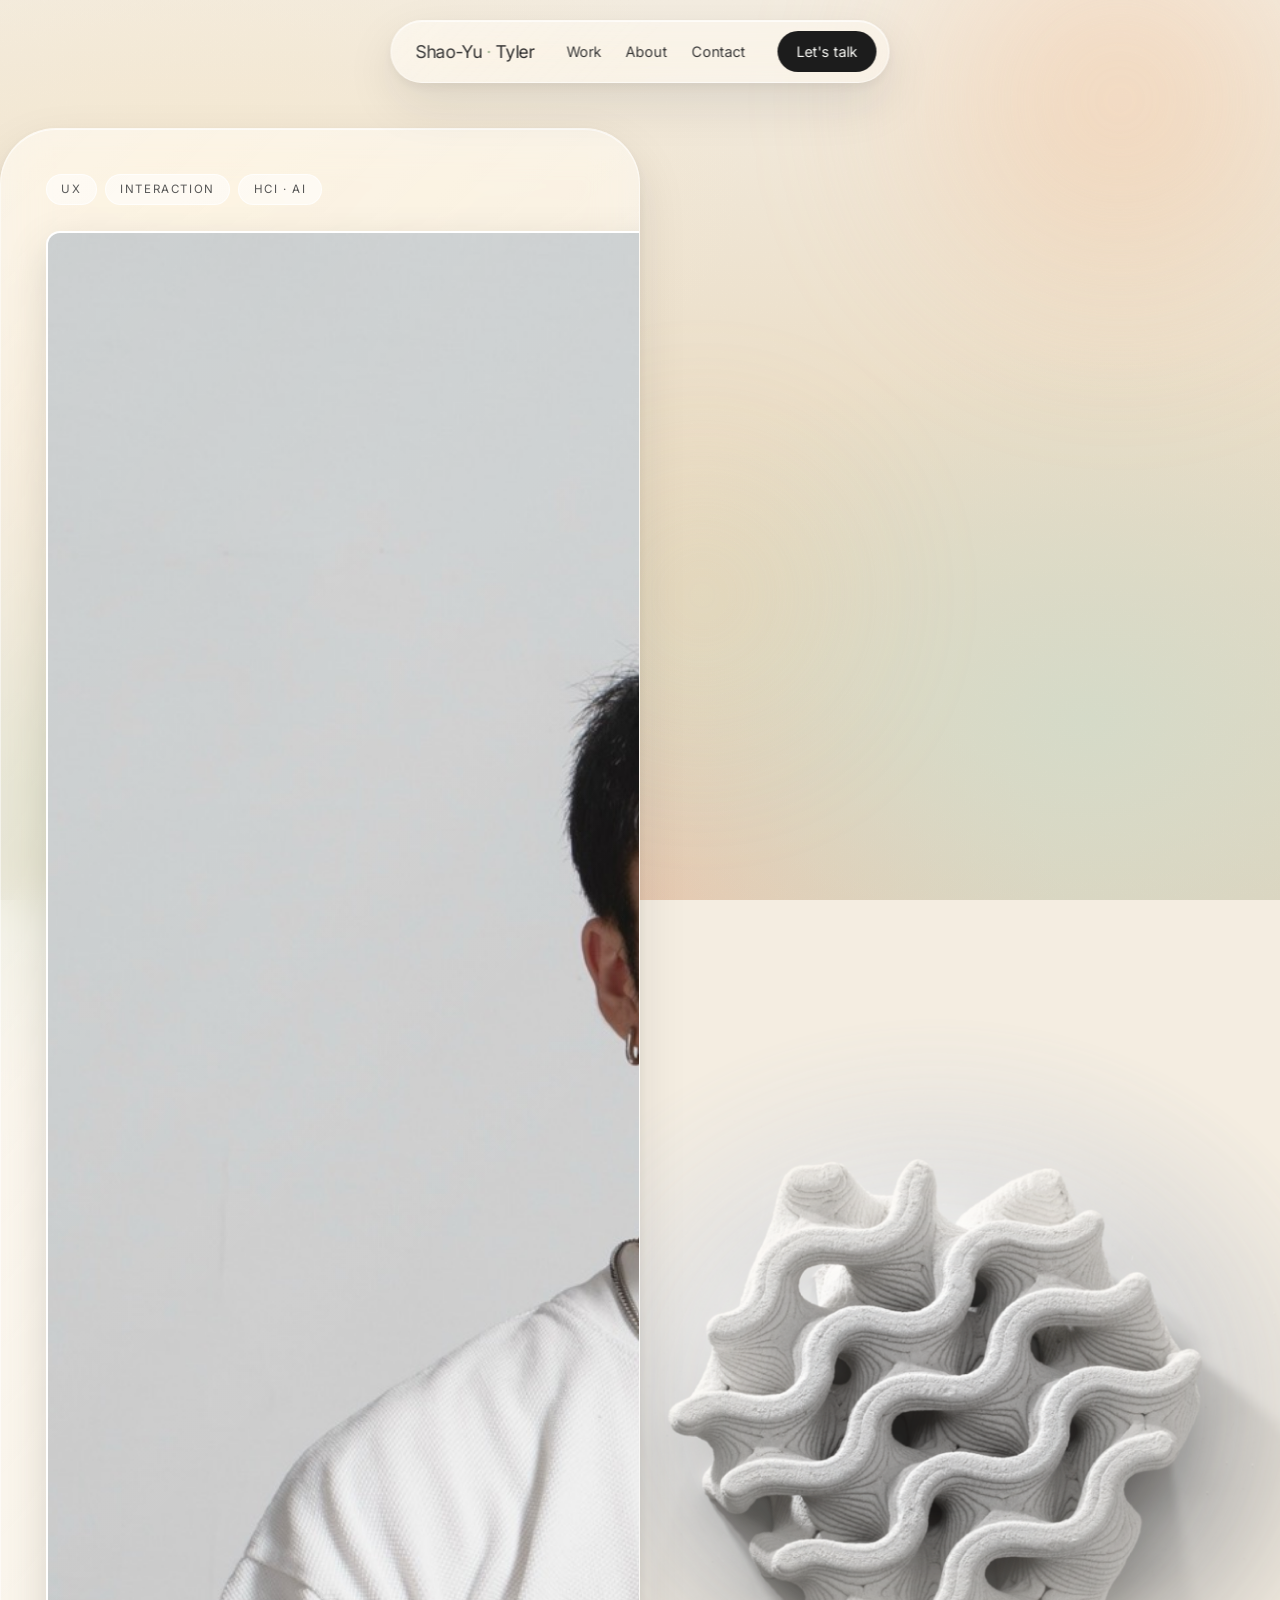
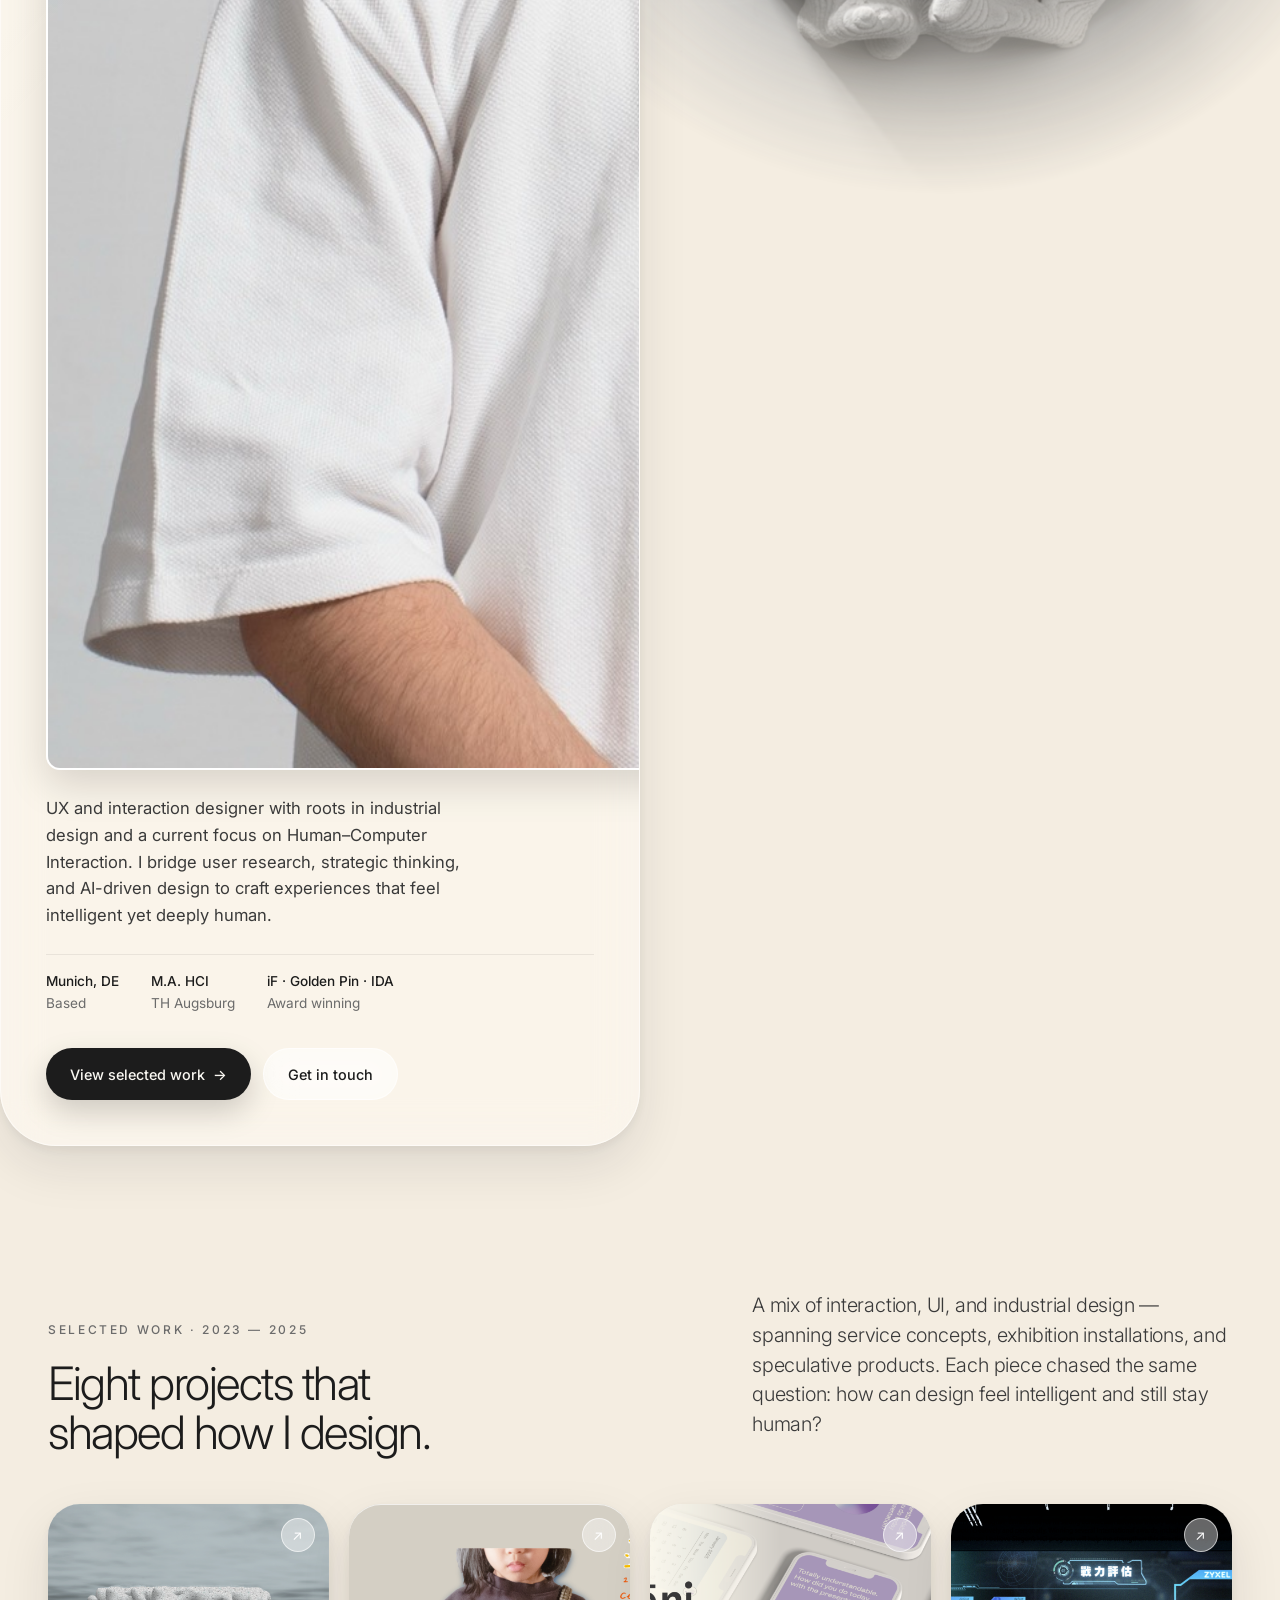
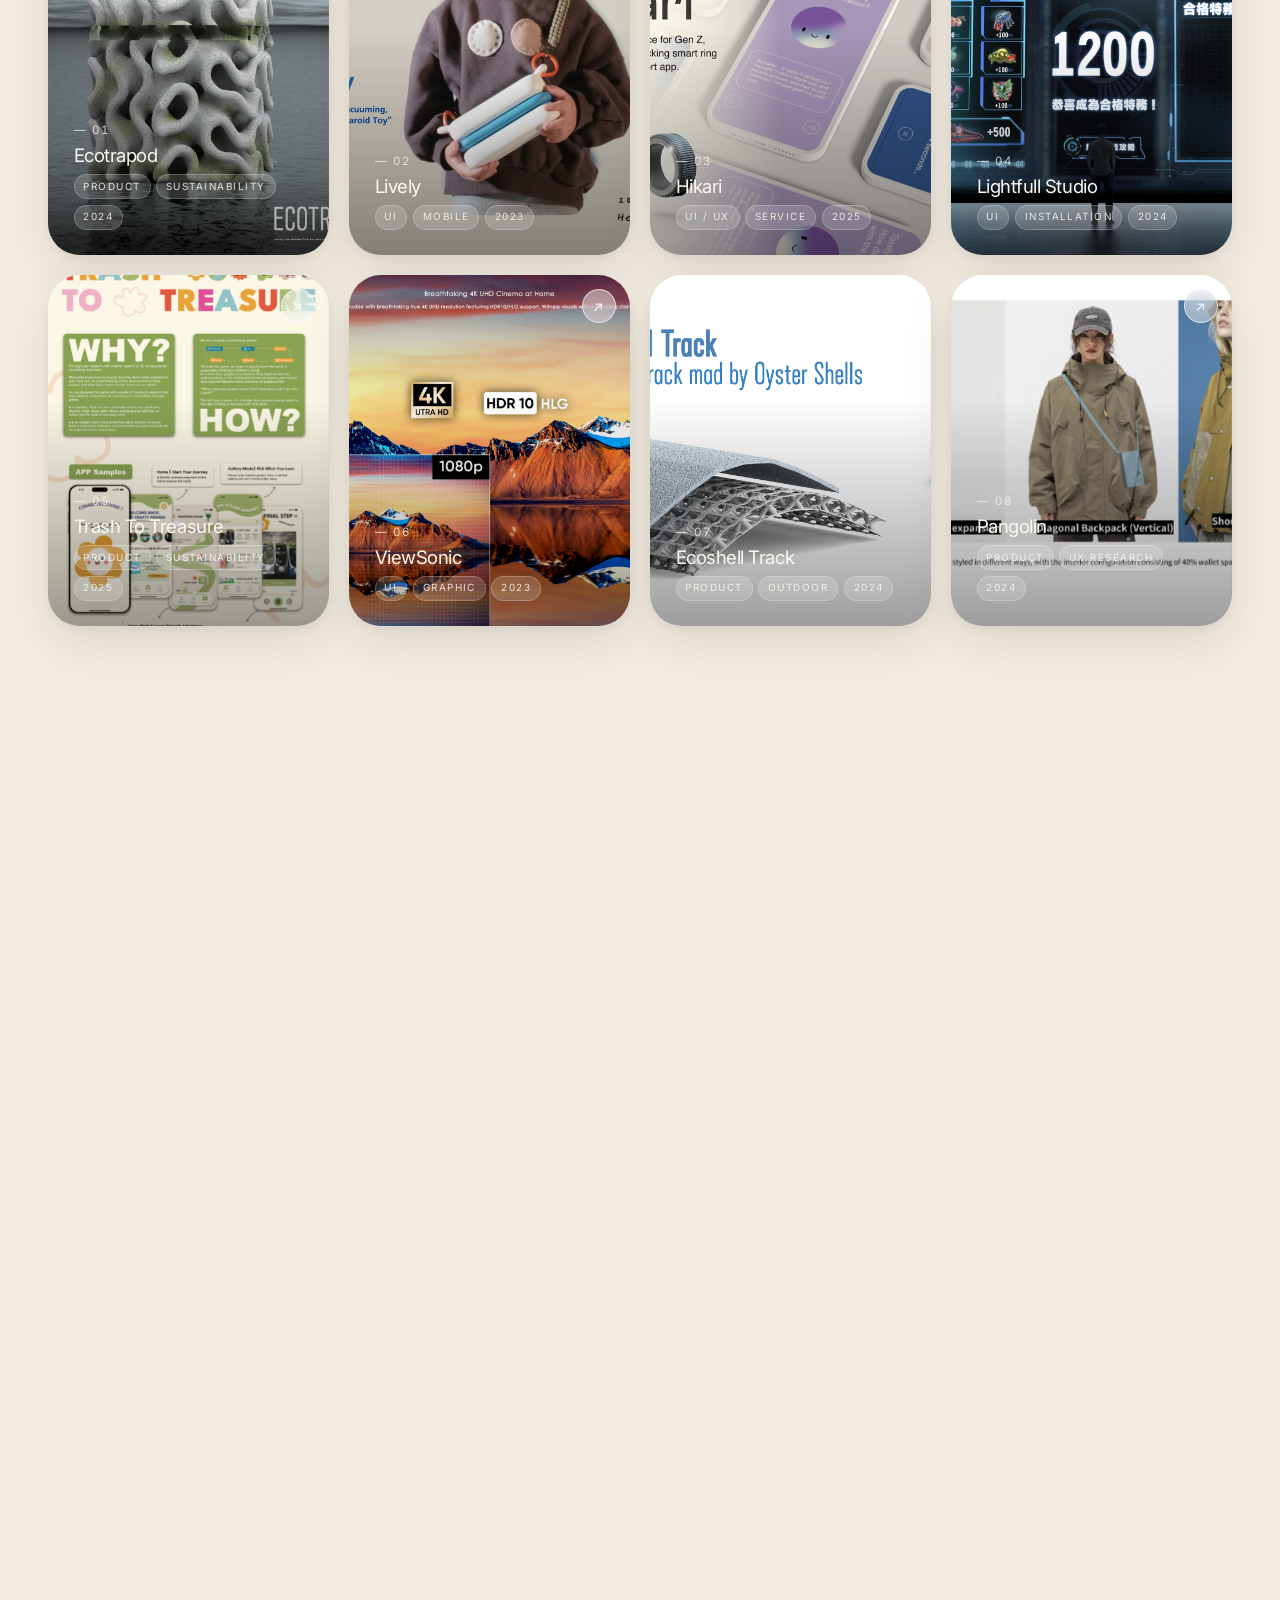
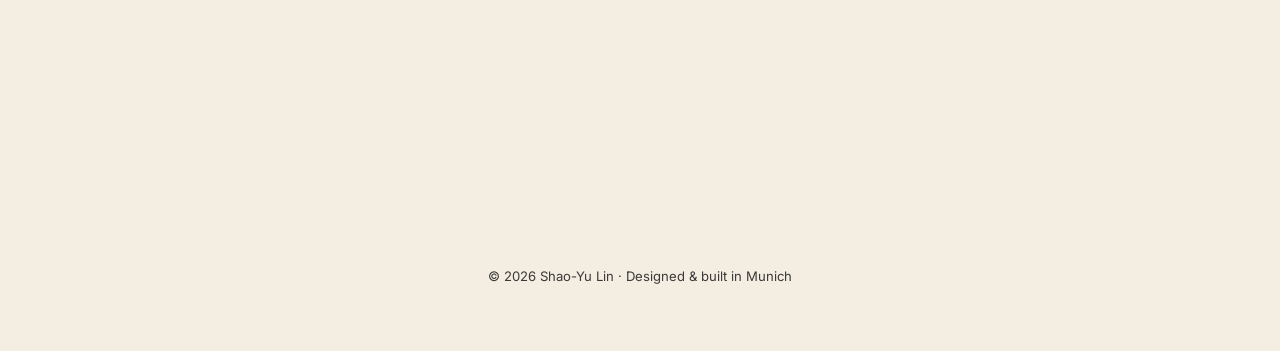
==== index.html @ 011560af "Initial portfolio site" ====
<!DOCTYPE html>
<html lang="en">
<head>
  <meta charset="UTF-8" />
  <meta name="viewport" content="width=device-width, initial-scale=1.0" />
  <title>Shao-Yu Lin — UX & Interaction Designer</title>
  <meta name="description" content="Portfolio of Shao-Yu Lin (Tyler) — UX and interaction designer based in Munich, bridging industrial design, HCI, and AI-driven experiences." />

  <link rel="preconnect" href="https://fonts.googleapis.com" />
  <link rel="preconnect" href="https://fonts.gstatic.com" crossorigin />
  <link href="https://fonts.googleapis.com/css2?family=Inter:wght@200;300;400;500;600;700&display=swap" rel="stylesheet" />

  <link rel="stylesheet" href="assets/css/styles.css" />
</head>
<body>
  <!-- Ambient background layers -->
  <div class="ambient"></div>
  <div class="blob blob--peach"></div>
  <div class="blob blob--sage"></div>
  <div class="blob blob--gold"></div>
  <div class="ambient-noise"></div>
  <div class="cursor-orb" aria-hidden="true"></div>

  <!-- Nav -->
  <nav class="nav glass glass--pill">
    <a href="#top" class="nav__brand">Shao-Yu <span>·</span> Tyler</a>
    <div class="nav__links">
      <a href="#work">Work</a>
      <a href="#about">About</a>
      <a href="#contact">Contact</a>
    </div>
    <a href="#contact" class="nav__cta" data-magnetic="0.2">Let's talk</a>
  </nav>

  <main id="top">
    <!-- Hero -->
    <section class="hero wrap">
      <div class="hero__canvas" aria-hidden="true">
        <img src="assets/images/bg-hero.png" alt="" />
      </div>

      <div class="hero__inner">
        <div class="hero__card glass glass--xl reveal">
          <div class="hero__tags">
            <span class="hero__tag">UX</span>
            <span class="hero__tag">Interaction</span>
            <span class="hero__tag">HCI · AI</span>
          </div>

          <div class="hero__row">
            <div class="hero__avatar">
              <img src="assets/images/profile.jpg" alt="Portrait of Shao-Yu Lin" />
            </div>
            <div>
              <h1 class="hero__title">Shao-Yu <em>Lin</em></h1>
              <p class="hero__desc" style="margin-top: 0.4rem;">Tyler — designing intelligent, human experiences.</p>
            </div>
          </div>

          <p class="hero__desc">
            UX and interaction designer with roots in industrial design and a current focus on Human–Computer Interaction. I bridge user research, strategic thinking, and AI-driven design to craft experiences that feel intelligent yet deeply human.
          </p>

          <div class="hero__meta">
            <div><strong>Munich, DE</strong><br />Based</div>
            <div><strong>M.A. HCI</strong><br />TH Augsburg</div>
            <div><strong>iF · Golden Pin · IDA</strong><br />Award winning</div>
          </div>

          <div class="hero__actions">
            <a href="#work" class="btn btn--primary" data-magnetic="0.2">
              View selected work <span class="btn__arrow">→</span>
            </a>
            <a href="#contact" class="btn btn--ghost" data-magnetic="0.2">
              Get in touch
            </a>
          </div>
        </div>
      </div>

    </section>

    <!-- Work -->
    <section class="section" id="work">
      <div class="wrap">
        <header class="section__head reveal">
          <div>
            <p class="eyebrow">Selected Work · 2023 — 2025</p>
            <h2>Eight projects that<br />shaped how I design.</h2>
          </div>
          <p class="lede">
            A mix of interaction, UI, and industrial design — spanning service concepts, exhibition installations, and speculative products. Each piece chased the same question: how can design feel intelligent and still stay human?
          </p>
        </header>

        <div class="projects">
          <a class="project-card reveal" href="projects/ecotrapod.html" data-delay="1">
            <img src="assets/images/projects/ecotrapod/cover.png" alt="Ecotrapod — coastal regeneration module" loading="lazy" />
            <div class="project-card__shade"></div>
            <div class="project-card__pill">↗</div>
            <div class="project-card__body">
              <div class="project-card__num">— 01</div>
              <h3 class="project-card__title">Ecotrapod</h3>
              <div class="project-card__meta">
                <span>Product</span><span>Sustainability</span><span>2024</span>
              </div>
            </div>
          </a>

          <a class="project-card reveal" href="projects/lively.html" data-delay="2">
            <img src="assets/images/projects/lively/cover.png" alt="Lively — wellness companion" loading="lazy" />
            <div class="project-card__shade"></div>
            <div class="project-card__pill">↗</div>
            <div class="project-card__body">
              <div class="project-card__num">— 02</div>
              <h3 class="project-card__title">Lively</h3>
              <div class="project-card__meta">
                <span>UI</span><span>Mobile</span><span>2023</span>
              </div>
            </div>
          </a>

          <a class="project-card reveal" href="projects/hikari.html" data-delay="3">
            <img src="assets/images/projects/hikari/cover.png" alt="Hikari — stress-relief service for Gen Z" loading="lazy" />
            <div class="project-card__shade"></div>
            <div class="project-card__pill">↗</div>
            <div class="project-card__body">
              <div class="project-card__num">— 03</div>
              <h3 class="project-card__title">Hikari</h3>
              <div class="project-card__meta">
                <span>UI / UX</span><span>Service</span><span>2025</span>
              </div>
            </div>
          </a>

          <a class="project-card reveal" href="projects/lightfull.html" data-delay="1">
            <img src="assets/images/projects/lightfull/cover.png" alt="Lightfull — interactive cybersecurity wall" loading="lazy" />
            <div class="project-card__shade"></div>
            <div class="project-card__pill">↗</div>
            <div class="project-card__body">
              <div class="project-card__num">— 04</div>
              <h3 class="project-card__title">Lightfull Studio</h3>
              <div class="project-card__meta">
                <span>UI</span><span>Installation</span><span>2024</span>
              </div>
            </div>
          </a>

          <a class="project-card reveal" href="projects/trash-to-treasure.html" data-delay="2">
            <img src="assets/images/projects/trash-to-treasure/cover.png" alt="Trash To Treasure — upcycled material project" loading="lazy" />
            <div class="project-card__shade"></div>
            <div class="project-card__pill">↗</div>
            <div class="project-card__body">
              <div class="project-card__num">— 05</div>
              <h3 class="project-card__title">Trash To Treasure</h3>
              <div class="project-card__meta">
                <span>Product</span><span>Sustainability</span><span>2025</span>
              </div>
            </div>
          </a>

          <a class="project-card reveal" href="projects/viewsonic.html" data-delay="3">
            <img src="assets/images/projects/viewsonic/cover.png" alt="ViewSonic — global marketing visuals" loading="lazy" />
            <div class="project-card__shade"></div>
            <div class="project-card__pill">↗</div>
            <div class="project-card__body">
              <div class="project-card__num">— 06</div>
              <h3 class="project-card__title">ViewSonic</h3>
              <div class="project-card__meta">
                <span>UI</span><span>Graphic</span><span>2023</span>
              </div>
            </div>
          </a>

          <a class="project-card reveal" href="projects/ecoshell-track.html" data-delay="1">
            <img src="assets/images/projects/ecoshell-track/cover.png" alt="Ecoshell Track — biodegradable outdoor tracker" loading="lazy" />
            <div class="project-card__shade"></div>
            <div class="project-card__pill">↗</div>
            <div class="project-card__body">
              <div class="project-card__num">— 07</div>
              <h3 class="project-card__title">Ecoshell Track</h3>
              <div class="project-card__meta">
                <span>Product</span><span>Outdoor</span><span>2024</span>
              </div>
            </div>
          </a>

          <a class="project-card reveal" href="projects/pangolin.html" data-delay="2">
            <img src="assets/images/projects/pangolin/cover.png" alt="Pangolin — outdoor backpack UX research" loading="lazy" />
            <div class="project-card__shade"></div>
            <div class="project-card__pill">↗</div>
            <div class="project-card__body">
              <div class="project-card__num">— 08</div>
              <h3 class="project-card__title">Pangolin</h3>
              <div class="project-card__meta">
                <span>Product</span><span>UX Research</span><span>2024</span>
              </div>
            </div>
          </a>
        </div>
      </div>
    </section>

    <!-- About + Awards -->
    <section class="section" id="about">
      <div class="wrap">
        <div class="about">
          <div class="about__text glass reveal">
            <p class="eyebrow">About</p>
            <h2>Design that feels intelligent yet deeply human.</h2>
            <p>
              I'm Tyler — a Taiwanese designer based in Munich, now studying Interactive Media Systems with an HCI focus at TH Augsburg. My path began in industrial design at Taiwan Tech, turned toward UX during a design exchange in Munich, and keeps leaning into the space where AI, interaction, and craft quietly meet.
            </p>
            <p>
              Across Taiwan, Germany, and cross-cultural teams, I've worked the full arc of the design process — from user interviews and empathy mapping, through rapid prototyping, to production-ready UI and motion. I care about strategy as much as pixels: why something is made, and how it can feel effortless once it reaches someone.
            </p>
            <p>
              Outside of projects, I like quiet trails, slow coffee, and the kind of objects that become friends over time.
            </p>
          </div>

          <aside class="about__side">
            <div class="awards glass reveal" data-delay="1">
              <h3>Awards</h3>
              <ul>
                <li>iF Student Design Award <span>2023 · 2024</span></li>
                <li>Golden Pin — Best of the Year <span>2024</span></li>
                <li>IDA Design Award — Gold <span>2024</span></li>
                <li>Architecture Master Prize — Best of the Year <span>2024</span></li>
              </ul>
            </div>

            <div class="awards glass reveal" data-delay="2">
              <h3>Education</h3>
              <ul>
                <li>M.A. Interactive Media Systems — HCI <span>TH Augsburg · 2026 →</span></li>
                <li>Design Exchange — AI-driven design <span>HM München · 24–25</span></li>
                <li>B.A. Industrial Design <span>NTUST · 20–25</span></li>
              </ul>
            </div>
          </aside>
        </div>

        <!-- Experience -->
        <header class="section__head reveal" style="margin-top: 5rem;">
          <div>
            <p class="eyebrow">Experience</p>
            <h2>Recent work experience</h2>
          </div>
          <p class="lede">
            Three roles across Taiwan — from global marketing visuals at ViewSonic, to UX research at Pangolin, to UI for exhibition-scale installations with Lightfull Studio.
          </p>
        </header>

        <div class="exp">
          <div class="exp-row glass glass--sm reveal">
            <div class="exp-row__time">Jul 2023 — Jan 2026</div>
            <div class="exp-row__role">
              UI Designer
              <small>Lightfull Studio — gaming UI, interactive wall for a cybersecurity exhibition</small>
            </div>
            <div class="exp-row__place">Taipei · Remote</div>
          </div>
          <div class="exp-row glass glass--sm reveal" data-delay="1">
            <div class="exp-row__time">Mar 2024 — Aug 2024</div>
            <div class="exp-row__role">
              Product Design Intern (UX)
              <small>Pangolin — early-stage research and prototyping for outdoor backpack line</small>
            </div>
            <div class="exp-row__place">Taipei</div>
          </div>
          <div class="exp-row glass glass--sm reveal" data-delay="2">
            <div class="exp-row__time">Jul 2023 — Dec 2023</div>
            <div class="exp-row__role">
              Graphic Design Intern
              <small>ViewSonic — digital marketing assets and regionally-adapted UI</small>
            </div>
            <div class="exp-row__place">New Taipei</div>
          </div>
        </div>

        <!-- Skills -->
        <header class="section__head reveal" style="margin-top: 5rem;">
          <div>
            <p class="eyebrow">Toolkit</p>
            <h2>Fluent in research, pixels, and the bits in between.</h2>
          </div>
        </header>

        <div class="skills">
          <div class="skill-card glass reveal">
            <h3>Design</h3>
            <ul>
              <li>Figma</li><li>Framer</li><li>Adobe CC</li><li>Rhino</li><li>KeyShot</li><li>CAD</li><li>3D Printing</li>
            </ul>
          </div>
          <div class="skill-card glass reveal" data-delay="1">
            <h3>UX Methods</h3>
            <ul>
              <li>User Research</li><li>Usability Testing</li><li>Empathy Mapping</li><li>Personas</li><li>Journey Mapping</li><li>IA</li><li>Prototyping</li>
            </ul>
          </div>
          <div class="skill-card glass reveal" data-delay="2">
            <h3>Development</h3>
            <ul>
              <li>HTML</li><li>CSS</li><li>JavaScript</li><li>AI-assisted Dev</li>
            </ul>
          </div>
          <div class="skill-card glass reveal" data-delay="3">
            <h3>Languages</h3>
            <ul>
              <li>Mandarin — native</li><li>English — C1</li>
            </ul>
          </div>
        </div>
      </div>
    </section>

    <!-- Contact -->
    <section class="section" id="contact">
      <div class="wrap">
        <div class="contact glass glass--xl reveal">
          <p class="eyebrow">Let's make something</p>
          <h2>A calm conversation,<br />over coffee or over pixels.</h2>
          <p class="lede" style="max-width: 48ch; margin: 0 auto 1.5rem;">
            Currently in Munich — open to full-time roles, freelance briefs, and interesting collaborations in UX, HCI, and AI-driven design.
          </p>
          <a href="mailto:shaoyu.tyler@gmail.com" class="contact__email" data-magnetic="0.15" data-copy-email="shaoyu.tyler@gmail.com">
            shaoyu.tyler@gmail.com <span aria-hidden="true">→</span>
          </a>
          <div class="contact__links">
            <a href="https://www.linkedin.com/in/shao-yu-lin-tyler25" target="_blank" rel="noopener">LinkedIn</a>
            <a href="tel:+4915129854581">+49 151 29854581</a>
          </div>
        </div>
      </div>
    </section>

    <footer class="footer">
      <p>© 2026 Shao-Yu Lin · Designed &amp; built in Munich</p>
    </footer>
  </main>

  <script src="assets/js/main.js"></script>
</body>
</html>
---- assets/css/styles.css ----
/* ============================================================
   Shao-Yu Lin — Portfolio
   Glassmorphism • Calm, Balanced, Premium
   ============================================================ */

:root {
  /* Surface palette */
  --cream: #f4ede1;
  --dune:  #ecdfc9;
  --sage:  #c8d2be;
  --mist:  #e5e0d4;
  --peach: #e7b89a;
  --fog:   #d4cfc4;

  /* Ink */
  --ink:        #1c1c1c;
  --ink-soft:   #3a3a3a;
  --ink-muted:  #6b6b6b;
  --ink-quiet:  #9a968e;

  /* Accents */
  --accent:       #8fa57f;
  --accent-soft:  #b7c6a4;
  --gold:         #c9a97a;

  /* Glass */
  --glass-bg:       rgba(255, 255, 255, 0.42);
  --glass-bg-deep:  rgba(255, 255, 255, 0.58);
  --glass-bg-quiet: rgba(255, 255, 255, 0.28);
  --glass-border:   1px solid rgba(255, 255, 255, 0.55);
  --glass-blur:     blur(22px) saturate(150%);
  --glass-blur-lg:  blur(34px) saturate(160%);
  --glass-shadow:
    0 20px 50px rgba(30, 30, 40, 0.10),
    0 4px 12px rgba(30, 30, 40, 0.06),
    inset 0 1px 0 rgba(255, 255, 255, 0.7);
  --glass-shadow-hover:
    0 28px 70px rgba(30, 30, 40, 0.14),
    0 6px 18px rgba(30, 30, 40, 0.08),
    inset 0 1px 0 rgba(255, 255, 255, 0.8);

  /* Radii */
  --r-sm: 24px;
  --r-md: 32px;
  --r-lg: 44px;
  --r-xl: 56px;

  /* Motion */
  --ease-out: cubic-bezier(0.22, 1, 0.36, 1);
  --ease-soft: cubic-bezier(0.4, 0, 0.2, 1);

  /* Layout */
  --maxw: 1320px;
}

/* ===== Reset ============================================== */
*,
*::before,
*::after { box-sizing: border-box; }

html, body {
  margin: 0;
  padding: 0;
  height: 100%;
}

body {
  font-family: 'Inter', system-ui, -apple-system, 'Helvetica Neue', sans-serif;
  font-weight: 400;
  font-size: 16px;
  line-height: 1.6;
  color: var(--ink);
  background: var(--cream);
  overflow-x: hidden;
  min-height: 100vh;
  -webkit-font-smoothing: antialiased;
  -moz-osx-font-smoothing: grayscale;
}

h1, h2, h3, h4 {
  font-family: 'Inter', system-ui, sans-serif;
  font-weight: 300;
  letter-spacing: -0.032em;
  line-height: 1.05;
  margin: 0;
  color: var(--ink);
}

h1 { font-size: clamp(2.4rem, 5.4vw, 4.8rem); font-weight: 250; }
h2 { font-size: clamp(1.8rem, 3.6vw, 3.2rem); }
h3 { font-size: clamp(1.3rem, 2.2vw, 1.8rem); letter-spacing: -0.024em; }

p { margin: 0 0 1rem; color: var(--ink-soft); }

a {
  color: inherit;
  text-decoration: none;
  transition: color 0.3s var(--ease-out);
}

img { display: block; max-width: 100%; height: auto; }

button { font: inherit; border: none; background: none; cursor: pointer; color: inherit; }

::selection { background: rgba(143, 165, 127, 0.35); color: var(--ink); }

/* ===== Ambient background ================================= */
.ambient {
  position: fixed;
  inset: 0;
  z-index: -2;
  pointer-events: none;
  background:
    radial-gradient(ellipse 80% 60% at 15% 20%, #f5e9d3 0%, transparent 55%),
    radial-gradient(ellipse 70% 70% at 85% 80%, #d6dbc9 0%, transparent 60%),
    radial-gradient(ellipse 60% 50% at 50% 100%, #e9c9b0 0%, transparent 55%),
    linear-gradient(180deg, #f4ede1 0%, #ecdfc9 45%, #dfd4be 100%);
}

.ambient-noise {
  position: fixed;
  inset: 0;
  z-index: -1;
  pointer-events: none;
  opacity: 0.22;
  mix-blend-mode: overlay;
  background-image: url("data:image/svg+xml,%3Csvg xmlns='http://www.w3.org/2000/svg' width='200' height='200'%3E%3Cfilter id='n'%3E%3CfeTurbulence type='fractalNoise' baseFrequency='0.9' numOctaves='2' seed='5'/%3E%3CfeColorMatrix values='0 0 0 0 0.1  0 0 0 0 0.1  0 0 0 0 0.1  0 0 0 0.5 0'/%3E%3C/filter%3E%3Crect width='100%25' height='100%25' filter='url(%23n)'/%3E%3C/svg%3E");
}

.blob {
  position: fixed;
  border-radius: 50%;
  filter: blur(70px);
  opacity: 0.55;
  pointer-events: none;
  z-index: -1;
  will-change: transform;
  animation: drift 22s infinite var(--ease-soft);
}
.blob--peach { width: 560px; height: 560px; background: radial-gradient(circle, #f4c6a0, transparent 70%); top: -180px; right: -120px; animation-delay: 0s; }
.blob--sage  { width: 520px; height: 520px; background: radial-gradient(circle, #a9bda0, transparent 70%); bottom: -160px; left: -140px; animation-delay: -6s; animation-duration: 28s; }
.blob--gold  { width: 380px; height: 380px; background: radial-gradient(circle, #e5cfa3, transparent 70%); top: 45%; left: 40%; opacity: 0.35; animation-delay: -12s; animation-duration: 34s; }

@keyframes drift {
  0%, 100% { transform: translate(0, 0) scale(1); }
  25%      { transform: translate(40px, -30px) scale(1.05); }
  50%      { transform: translate(-20px, 50px) scale(0.95); }
  75%      { transform: translate(30px, 20px) scale(1.02); }
}

/* Cursor orb (mouse follower) */
.cursor-orb {
  position: fixed;
  left: 0; top: 0;
  width: 420px; height: 420px;
  margin-left: -210px; margin-top: -210px;
  border-radius: 50%;
  background: radial-gradient(circle, rgba(255, 220, 185, 0.55), transparent 60%);
  pointer-events: none;
  z-index: 0;
  mix-blend-mode: soft-light;
  filter: blur(40px);
  opacity: 0;
  transition: opacity 0.8s var(--ease-out);
  will-change: transform;
}
.cursor-orb.is-active { opacity: 1; }

/* ===== Layout helpers ===================================== */
.wrap {
  max-width: var(--maxw);
  margin: 0 auto;
  padding: 0 clamp(1.25rem, 4vw, 3rem);
  position: relative;
}

.section {
  padding: clamp(4rem, 9vh, 8rem) 0;
  position: relative;
}

.eyebrow {
  font-family: 'Inter', sans-serif;
  font-size: 0.75rem;
  letter-spacing: 0.22em;
  text-transform: uppercase;
  color: var(--ink-muted);
  font-weight: 500;
  margin-bottom: 1.25rem;
}

.lede {
  font-family: 'Inter', system-ui, sans-serif;
  font-size: clamp(1.1rem, 1.55vw, 1.4rem);
  font-weight: 300;
  line-height: 1.5;
  color: var(--ink-soft);
  letter-spacing: -0.01em;
}

/* ===== Glass primitive ==================================== */
.glass {
  background: var(--glass-bg);
  border: var(--glass-border);
  border-radius: var(--r-lg);
  backdrop-filter: var(--glass-blur);
  -webkit-backdrop-filter: var(--glass-blur);
  box-shadow: var(--glass-shadow);
  position: relative;
  overflow: hidden;
}

.glass::before {
  content: '';
  position: absolute;
  inset: 0;
  border-radius: inherit;
  background: linear-gradient(135deg, rgba(255, 255, 255, 0.25), transparent 50%);
  pointer-events: none;
  opacity: 0.7;
}

.glass--quiet { background: var(--glass-bg-quiet); }
.glass--deep  { background: var(--glass-bg-deep); }
.glass--pill  { border-radius: 999px; }
.glass--sm    { border-radius: var(--r-sm); }
.glass--xl    { border-radius: var(--r-xl); }

/* ===== Nav ================================================ */
.nav {
  position: fixed;
  top: 1.25rem;
  left: 50%;
  transform: translateX(-50%);
  z-index: 100;
  padding: 0.65rem 0.75rem 0.65rem 1.5rem;
  display: flex;
  align-items: center;
  gap: 2rem;
  font-size: 0.9rem;
  transition: transform 0.5s var(--ease-out), opacity 0.4s ease;
}
.nav.is-hidden { transform: translate(-50%, -130%); opacity: 0; }

.nav__brand {
  font-family: 'Inter', system-ui, sans-serif;
  font-size: 1.1rem;
  letter-spacing: -0.02em;
  white-space: nowrap;
}
.nav__brand span { color: var(--accent); }

.nav__links {
  display: flex;
  gap: 1.5rem;
  align-items: center;
}
.nav__links a {
  color: var(--ink-soft);
  position: relative;
  padding: 0.35rem 0;
}
.nav__links a:hover { color: var(--ink); }

.nav__cta {
  padding: 0.55rem 1.2rem;
  border-radius: 999px;
  background: var(--ink);
  color: #fafaf6;
  transition: transform 0.3s var(--ease-out), background 0.3s;
}
.nav__cta:hover { background: var(--accent); transform: translateY(-1px); }

@media (max-width: 720px) {
  .nav { gap: 1rem; padding: 0.5rem 0.6rem 0.5rem 1rem; }
  .nav__links { display: none; }
}

/* ===== Hero (landing) ===================================== */
.hero {
  position: relative;
  min-height: 100vh;
  padding: 8rem 0 4rem;
  display: flex;
  align-items: center;
  overflow: hidden;
}

.hero__canvas {
  position: absolute;
  top: 50%;
  right: -14%;
  width: 82vw;
  max-width: 1050px;
  transform: translateY(-50%);
  z-index: 0;
  pointer-events: none;
}
.hero__canvas img {
  width: 100%;
  mix-blend-mode: multiply;
  opacity: 0.92;
  -webkit-mask-image:
    radial-gradient(ellipse 52% 58% at 50% 50%, #000 22%, rgba(0,0,0,0.7) 48%, rgba(0,0,0,0.25) 68%, transparent 82%);
  mask-image:
    radial-gradient(ellipse 52% 58% at 50% 50%, #000 22%, rgba(0,0,0,0.7) 48%, rgba(0,0,0,0.25) 68%, transparent 82%);
}

.hero__inner {
  position: relative;
  z-index: 2;
  display: grid;
  grid-template-columns: minmax(0, 1fr);
  gap: 2rem;
  max-width: 640px;
}

.hero__card {
  padding: clamp(1.5rem, 3.5vw, 2.8rem);
  display: flex;
  flex-direction: column;
  gap: 1.6rem;
}

.hero__row {
  display: flex;
  align-items: stretch;
  gap: 1.5rem;
}

.hero__avatar {
  align-self: stretch;
  aspect-ratio: 3 / 4;
  border-radius: 14px;
  overflow: hidden;
  border: 2px solid rgba(255, 255, 255, 0.7);
  box-shadow: 0 14px 40px rgba(0, 0, 0, 0.15);
  flex-shrink: 0;
  background: #fff;
}
.hero__avatar img { width: 100%; height: 100%; object-fit: cover; object-position: center top; display: block; }

@media (max-width: 640px) {
  .hero__avatar { aspect-ratio: 1 / 1; width: 72px; align-self: center; }
}

.hero__tags {
  display: flex;
  flex-wrap: wrap;
  gap: 0.5rem;
}
.hero__tag {
  padding: 0.35rem 0.9rem;
  border-radius: 999px;
  background: rgba(255, 255, 255, 0.55);
  border: 1px solid rgba(255, 255, 255, 0.7);
  font-size: 0.72rem;
  letter-spacing: 0.14em;
  text-transform: uppercase;
  color: var(--ink-soft);
}

.hero__title {
  font-size: clamp(2.8rem, 6vw, 5.2rem);
  line-height: 0.98;
  letter-spacing: -0.03em;
  font-weight: 700;
}
.hero__title em {
  font-style: italic;
  color: var(--accent);
  font-weight: 700;
}

.hero__desc {
  font-size: clamp(1rem, 1.3vw, 1.1rem);
  color: var(--ink-soft);
  max-width: 42ch;
  margin: 0;
}

.hero__meta {
  display: flex;
  flex-wrap: wrap;
  gap: 1rem 2rem;
  padding-top: 1rem;
  border-top: 1px solid rgba(30, 30, 30, 0.08);
  font-size: 0.85rem;
  color: var(--ink-muted);
}
.hero__meta strong { color: var(--ink); font-weight: 500; }

.hero__actions {
  display: flex;
  gap: 0.75rem;
  flex-wrap: wrap;
  margin-top: 0.5rem;
}

.btn {
  display: inline-flex;
  align-items: center;
  gap: 0.5rem;
  padding: 0.85rem 1.5rem;
  border-radius: 999px;
  font-size: 0.9rem;
  font-weight: 500;
  transition: transform 0.3s var(--ease-out), box-shadow 0.3s, background 0.3s;
  cursor: pointer;
  will-change: transform;
}
.btn--primary {
  background: var(--ink);
  color: #faf8f2;
  box-shadow: 0 12px 30px rgba(0, 0, 0, 0.18);
}
.btn--primary:hover { background: var(--accent); transform: translateY(-2px); }
.btn--ghost {
  background: rgba(255, 255, 255, 0.45);
  border: 1px solid rgba(255, 255, 255, 0.6);
  backdrop-filter: blur(16px);
  color: var(--ink);
}
.btn--ghost:hover { background: rgba(255, 255, 255, 0.65); transform: translateY(-2px); }

.btn__arrow {
  display: inline-block;
  transition: transform 0.3s var(--ease-out);
}
.btn:hover .btn__arrow { transform: translateX(4px); }

/* Floating mini cards on hero (like Dallo reference) */
.hero__float {
  position: absolute;
  z-index: 3;
  padding: 0.9rem 1.4rem;
  display: flex;
  align-items: center;
  gap: 0.75rem;
  font-size: 0.85rem;
  color: var(--ink-soft);
  animation: float 7s infinite ease-in-out;
}
.hero__float--top    { top: 14%; right: 18%; animation-delay: 0s; }
.hero__float--bottom { bottom: 22%; right: 12%; animation-delay: -3s; }
.hero__float__dot {
  width: 10px; height: 10px;
  border-radius: 50%;
  background: var(--accent);
  box-shadow: 0 0 12px rgba(143, 165, 127, 0.6);
}

@keyframes float {
  0%, 100% { transform: translateY(0); }
  50% { transform: translateY(-14px); }
}

@media (max-width: 900px) {
  .hero__canvas { right: -30%; width: 120vw; opacity: 0.55; }
  .hero__float { display: none; }
}

/* ===== Section headers ==================================== */
.section__head {
  display: flex;
  justify-content: space-between;
  align-items: flex-end;
  margin-bottom: 3rem;
  gap: 2rem;
  flex-wrap: wrap;
}
.section__head h2 {
  max-width: 22ch;
}
.section__head .lede {
  max-width: 40ch;
}

/* ===== Projects grid ====================================== */
.projects {
  display: grid;
  grid-template-columns: repeat(4, 1fr);
  gap: 1.25rem;
}

.project-card {
  position: relative;
  overflow: hidden;
  border-radius: var(--r-md);
  aspect-ratio: 4 / 5;
  cursor: pointer;
  transition: transform 0.6s var(--ease-out), box-shadow 0.5s;
  will-change: transform;
  background: var(--fog);
  box-shadow: var(--glass-shadow);
}

.project-card img {
  position: absolute;
  inset: 0;
  width: 100%; height: 100%;
  object-fit: cover;
  transition: transform 1.2s var(--ease-out), filter 0.6s;
  will-change: transform;
}
.project-card:hover img { transform: scale(1.05); filter: saturate(1.1); }

.project-card__shade {
  position: absolute;
  inset: 0;
  background: linear-gradient(180deg, rgba(0, 0, 0, 0) 35%, rgba(0, 0, 0, 0.45) 100%);
  opacity: 0.85;
  transition: opacity 0.5s;
}
.project-card:hover .project-card__shade { opacity: 1; }

.project-card__body {
  position: absolute;
  left: clamp(1.25rem, 2vw, 2rem);
  right: clamp(1.25rem, 2vw, 2rem);
  bottom: clamp(1.25rem, 2vw, 2rem);
  color: #fbf7ee;
  z-index: 2;
}
.project-card__num {
  font-family: 'Inter', system-ui, sans-serif;
  font-size: 0.72rem;
  opacity: 0.75;
  letter-spacing: 0.16em;
  font-feature-settings: 'tnum';
}
.project-card__title {
  font-family: 'Inter', system-ui, sans-serif;
  font-size: clamp(1.05rem, 1.45vw, 1.35rem);
  font-weight: 400;
  line-height: 1.1;
  margin: 0.35rem 0 0.55rem;
  color: #fbf7ee;
  letter-spacing: -0.025em;
}
.project-card__meta {
  display: flex;
  flex-wrap: wrap;
  gap: 0.35rem;
  font-size: 0.62rem;
  letter-spacing: 0.15em;
  text-transform: uppercase;
  opacity: 0.9;
}
.project-card__meta span {
  padding: 0.22rem 0.55rem;
  border-radius: 999px;
  background: rgba(255, 255, 255, 0.18);
  border: 1px solid rgba(255, 255, 255, 0.25);
  backdrop-filter: blur(10px);
}

.project-card__pill {
  position: absolute;
  top: 0.9rem;
  right: 0.9rem;
  z-index: 2;
  width: 34px; height: 34px;
  border-radius: 50%;
  background: rgba(255, 255, 255, 0.4);
  border: 1px solid rgba(255, 255, 255, 0.6);
  backdrop-filter: blur(14px);
  display: grid;
  place-items: center;
  color: #fff;
  font-size: 0.85rem;
  transition: transform 0.4s var(--ease-out), background 0.4s;
}
.project-card:hover .project-card__pill {
  background: rgba(255, 255, 255, 0.75);
  color: var(--ink);
  transform: rotate(-45deg) scale(1.1);
}

@media (max-width: 1040px) {
  .projects { grid-template-columns: repeat(3, 1fr); }
}
@media (max-width: 760px) {
  .projects { grid-template-columns: repeat(2, 1fr); gap: 1rem; }
  .project-card { aspect-ratio: 4 / 5; }
}
@media (max-width: 480px) {
  .projects { grid-template-columns: 1fr; }
  .project-card { aspect-ratio: 4 / 3; }
}

/* ===== About ============================================== */
.about {
  display: grid;
  grid-template-columns: 1.3fr 1fr;
  gap: 2rem;
}
.about__text {
  padding: clamp(2rem, 4vw, 3rem);
}
.about__text h2 { margin-bottom: 1.5rem; }
.about__text p { font-size: 1.05rem; line-height: 1.7; }

.about__side {
  display: flex;
  flex-direction: column;
  gap: 1.5rem;
}

.awards {
  padding: 1.75rem 2rem;
}
.awards h3 {
  font-size: 0.75rem;
  letter-spacing: 0.22em;
  text-transform: uppercase;
  color: var(--ink-muted);
  font-family: 'Inter', sans-serif;
  font-weight: 500;
  margin-bottom: 1rem;
}
.awards ul { list-style: none; padding: 0; margin: 0; }
.awards li {
  font-family: 'Inter', system-ui, sans-serif;
  font-size: 1.05rem;
  padding: 0.65rem 0;
  border-bottom: 1px solid rgba(30, 30, 30, 0.08);
  display: flex;
  justify-content: space-between;
  gap: 1rem;
}
.awards li:last-child { border-bottom: 0; }
.awards li span { color: var(--ink-muted); font-size: 0.85rem; font-family: 'Inter', sans-serif; }

@media (max-width: 900px) {
  .about { grid-template-columns: 1fr; }
}

/* ===== Skills ============================================= */
.skills {
  display: grid;
  grid-template-columns: repeat(4, 1fr);
  gap: 1.25rem;
  margin-top: 2.5rem;
}
.skill-card {
  padding: 1.5rem 1.75rem;
}
.skill-card h3 {
  font-family: 'Inter', sans-serif;
  font-size: 0.75rem;
  letter-spacing: 0.22em;
  text-transform: uppercase;
  color: var(--ink-muted);
  font-weight: 500;
  margin-bottom: 1rem;
}
.skill-card ul { list-style: none; padding: 0; margin: 0; display: flex; flex-wrap: wrap; gap: 0.5rem; }
.skill-card li {
  padding: 0.35rem 0.85rem;
  border-radius: 999px;
  background: rgba(255, 255, 255, 0.55);
  border: 1px solid rgba(255, 255, 255, 0.5);
  font-size: 0.82rem;
  color: var(--ink-soft);
}
@media (max-width: 960px) { .skills { grid-template-columns: repeat(2, 1fr); } }
@media (max-width: 520px) { .skills { grid-template-columns: 1fr; } }

/* ===== Experience timeline ================================ */
.exp {
  display: grid;
  grid-template-columns: 1fr;
  gap: 1rem;
  margin-top: 2.5rem;
}
.exp-row {
  display: grid;
  grid-template-columns: 180px 1fr auto;
  gap: 1.5rem;
  padding: 1.5rem 1.75rem;
  align-items: center;
}
.exp-row__time {
  font-size: 0.85rem;
  color: var(--ink-muted);
  font-feature-settings: 'tnum';
}
.exp-row__role {
  font-family: 'Inter', system-ui, sans-serif;
  font-size: 1.2rem;
  line-height: 1.2;
}
.exp-row__role small {
  display: block;
  font-family: 'Inter', sans-serif;
  font-size: 0.82rem;
  color: var(--ink-muted);
  margin-top: 0.25rem;
  font-weight: 400;
}
.exp-row__place {
  font-size: 0.82rem;
  color: var(--ink-muted);
  letter-spacing: 0.12em;
  text-transform: uppercase;
}
@media (max-width: 720px) {
  .exp-row { grid-template-columns: 1fr; gap: 0.6rem; }
  .exp-row__place { order: -1; }
}

/* ===== Contact ============================================ */
.contact {
  text-align: center;
  padding: clamp(3rem, 6vw, 5rem);
}
.contact h2 {
  font-size: clamp(2.4rem, 5.5vw, 4.5rem);
  margin-bottom: 1.5rem;
}
.contact__email {
  display: inline-flex;
  align-items: center;
  gap: 0.75rem;
  padding: 1.1rem 2.2rem;
  border-radius: 999px;
  background: var(--ink);
  color: #faf8f2;
  font-size: 1.1rem;
  transition: transform 0.4s var(--ease-out), background 0.4s;
  margin-top: 1rem;
}
.contact__email:hover { background: var(--accent); transform: translateY(-3px) scale(1.02); }
.contact__links {
  display: flex;
  justify-content: center;
  gap: 1rem;
  margin-top: 2rem;
  flex-wrap: wrap;
}
.contact__links a {
  padding: 0.6rem 1.3rem;
  border-radius: 999px;
  background: rgba(255, 255, 255, 0.55);
  border: 1px solid rgba(255, 255, 255, 0.5);
  font-size: 0.88rem;
  color: var(--ink-soft);
  transition: background 0.3s, transform 0.3s;
}
.contact__links a:hover { background: rgba(255, 255, 255, 0.8); transform: translateY(-2px); }

/* ===== Footer ============================================= */
.footer {
  padding: 2.5rem 0 3rem;
  text-align: center;
  font-size: 0.82rem;
  color: var(--ink-muted);
}

/* ============================================================
   PROJECT PAGES
   ============================================================ */
.project-hero {
  position: relative;
  min-height: 90vh;
  padding: 7rem 0 4rem;
  display: flex;
  align-items: flex-end;
  overflow: hidden;
}
.project-hero__img {
  position: absolute;
  inset: 0;
  z-index: 0;
}
.project-hero__img img {
  width: 100%; height: 100%;
  object-fit: cover;
  will-change: transform;
}
.project-hero__img::after {
  content: '';
  position: absolute;
  inset: 0;
  background: linear-gradient(180deg, rgba(255, 250, 240, 0.2) 0%, rgba(40, 35, 28, 0.35) 100%);
}

.project-hero__card {
  position: relative;
  z-index: 2;
  padding: clamp(2rem, 3.5vw, 3rem);
  max-width: 720px;
}
.project-hero__eyebrow {
  display: inline-flex;
  gap: 0.6rem;
  font-family: 'Inter', sans-serif;
  font-size: 0.78rem;
  letter-spacing: 0.2em;
  text-transform: uppercase;
  color: var(--ink-muted);
  margin-bottom: 1.25rem;
}
.project-hero__eyebrow span::before {
  content: '·';
  margin-right: 0.6rem;
  color: var(--ink-quiet);
}
.project-hero__eyebrow span:first-child::before { content: ''; margin: 0; }

.project-hero__title {
  font-size: clamp(2.6rem, 6vw, 5.2rem);
  line-height: 1;
  letter-spacing: -0.03em;
  margin-bottom: 1.2rem;
}
.project-hero__lede {
  font-family: 'Inter', system-ui, sans-serif;
  font-size: clamp(1.15rem, 1.6vw, 1.5rem);
  font-weight: 300;
  font-style: italic;
  color: var(--ink-soft);
  max-width: 44ch;
  margin: 0 0 1.5rem;
}

.meta-grid {
  display: grid;
  grid-template-columns: repeat(4, 1fr);
  gap: 1rem;
  padding-top: 1.5rem;
  border-top: 1px solid rgba(30, 30, 30, 0.12);
  margin-top: 1rem;
}
.meta-grid dt {
  font-size: 0.72rem;
  letter-spacing: 0.16em;
  text-transform: uppercase;
  color: var(--ink-muted);
  margin-bottom: 0.35rem;
}
.meta-grid dd {
  font-family: 'Inter', system-ui, sans-serif;
  font-size: 1.05rem;
  margin: 0;
  color: var(--ink);
}
@media (max-width: 720px) {
  .meta-grid { grid-template-columns: repeat(2, 1fr); }
}

/* Project body */
.project-body { padding: clamp(3rem, 8vw, 6rem) 0; }

.project-overview {
  display: grid;
  grid-template-columns: 200px 1fr;
  gap: 3rem;
  padding: clamp(2rem, 4vw, 3rem);
  margin-bottom: 3rem;
}
.project-overview h3 {
  font-family: 'Inter', sans-serif;
  font-size: 0.75rem;
  letter-spacing: 0.22em;
  text-transform: uppercase;
  color: var(--ink-muted);
  font-weight: 500;
}
.project-overview p {
  font-family: 'Inter', system-ui, sans-serif;
  font-size: clamp(1.2rem, 1.7vw, 1.5rem);
  font-weight: 300;
  line-height: 1.5;
  color: var(--ink);
  margin: 0;
}
@media (max-width: 720px) {
  .project-overview { grid-template-columns: 1fr; gap: 1rem; }
}

.img-block {
  margin: 2.5rem 0;
  border-radius: var(--r-lg);
  overflow: hidden;
  box-shadow: 0 20px 60px rgba(30, 30, 30, 0.1);
}
.img-block img { width: 100%; display: block; }
.img-block--full { margin-left: calc(50% - 50vw); margin-right: calc(50% - 50vw); border-radius: 0; }
.img-block--frame { background: rgba(255, 255, 255, 0.3); padding: 1rem; }
.img-block--light { background: #ffffff; padding: clamp(1.5rem, 4vw, 3rem); }
.img-block--light img { mix-blend-mode: multiply; }

.img-grid {
  display: grid;
  grid-template-columns: repeat(2, 1fr);
  gap: 1.5rem;
  margin: 2.5rem 0;
}
.img-grid--3 { grid-template-columns: repeat(3, 1fr); }
.img-grid > div {
  border-radius: var(--r-md);
  overflow: hidden;
  box-shadow: 0 12px 36px rgba(30, 30, 30, 0.08);
  aspect-ratio: 4 / 3;
  background: rgba(255, 255, 255, 0.3);
}
.img-grid > div img { width: 100%; height: 100%; object-fit: cover; }
@media (max-width: 720px) {
  .img-grid, .img-grid--3 { grid-template-columns: 1fr; }
}

.img-caption {
  padding: 1rem 1.5rem 0;
  font-size: 0.85rem;
  color: var(--ink-muted);
  text-align: center;
}

.section-label {
  display: inline-block;
  margin: 2rem 0 1rem;
  padding: 0.4rem 1rem;
  border-radius: 999px;
  background: rgba(255, 255, 255, 0.5);
  border: 1px solid rgba(255, 255, 255, 0.55);
  font-size: 0.72rem;
  letter-spacing: 0.2em;
  text-transform: uppercase;
  color: var(--ink-soft);
}

.project-heading {
  font-family: 'Inter', system-ui, sans-serif;
  font-size: clamp(1.8rem, 3vw, 2.6rem);
  letter-spacing: -0.02em;
  margin: 0 0 1.5rem;
  max-width: 26ch;
}

.project-text {
  max-width: 62ch;
  font-size: 1.05rem;
  line-height: 1.7;
  color: var(--ink-soft);
  margin-bottom: 2rem;
}
.project-text p { margin-bottom: 1rem; }

.two-col {
  display: grid;
  grid-template-columns: 1fr 1fr;
  gap: 3rem;
  margin: 3rem 0;
  align-items: start;
}
.two-col > *:last-child { margin-top: clamp(2rem, 5vw, 4rem); }
.two-col--narrow { grid-template-columns: 1fr 1.6fr; }
@media (max-width: 800px) {
  .two-col, .two-col--narrow { grid-template-columns: 1fr; gap: 2rem; }
  .two-col > *:last-child { margin-top: 0; }
}

/* Next project footer */
.next-project {
  display: block;
  padding: clamp(3rem, 6vw, 5rem);
  text-align: center;
  margin-top: 4rem;
  transition: transform 0.5s var(--ease-out);
}
.next-project:hover { transform: translateY(-4px); }
.next-project__label {
  font-size: 0.72rem;
  letter-spacing: 0.22em;
  text-transform: uppercase;
  color: var(--ink-muted);
}
.next-project__title {
  font-family: 'Inter', system-ui, sans-serif;
  font-size: clamp(2.5rem, 6vw, 5rem);
  letter-spacing: -0.03em;
  margin: 0.75rem 0;
  color: var(--ink);
  line-height: 1;
}
.next-project__arrow {
  display: inline-block;
  margin-top: 0.5rem;
  font-size: 1.5rem;
  color: var(--accent);
  transition: transform 0.4s var(--ease-out);
}
.next-project:hover .next-project__arrow { transform: translateX(10px); }

/* Scroll progress */
.scroll-progress {
  position: fixed;
  top: 0; left: 0;
  height: 2px;
  width: 0%;
  background: linear-gradient(90deg, var(--accent), var(--gold));
  z-index: 200;
  transition: width 0.1s linear;
}

/* ===== Reveals ============================================ */
.reveal {
  opacity: 0;
  transform: translateY(32px);
  filter: blur(8px);
  transition:
    opacity 1s var(--ease-out),
    transform 1s var(--ease-out),
    filter 1s var(--ease-out);
}
.reveal.in-view {
  opacity: 1;
  transform: translateY(0);
  filter: blur(0);
}
.reveal[data-delay="1"] { transition-delay: 0.1s; }
.reveal[data-delay="2"] { transition-delay: 0.2s; }
.reveal[data-delay="3"] { transition-delay: 0.3s; }
.reveal[data-delay="4"] { transition-delay: 0.4s; }

/* Tilt + magnetic */
.tilt { transform-style: preserve-3d; transition: transform 0.6s var(--ease-out); }

/* Loading entrance */
body { opacity: 0; transition: opacity 0.8s ease; }
body.is-loaded { opacity: 1; }

/* ===== Reduced motion ==================================== */
@media (prefers-reduced-motion: reduce) {
  *, *::before, *::after {
    animation-duration: 0.01s !important;
    transition-duration: 0.15s !important;
  }
  .blob, .hero__float { animation: none; }
  .reveal { opacity: 1; transform: none; filter: none; }
}

/* ===== Utilities ========================================== */
.u-center { text-align: center; }
.u-mt-lg { margin-top: 3rem; }
.u-mb-lg { margin-bottom: 3rem; }
.u-dim { color: var(--ink-muted); }
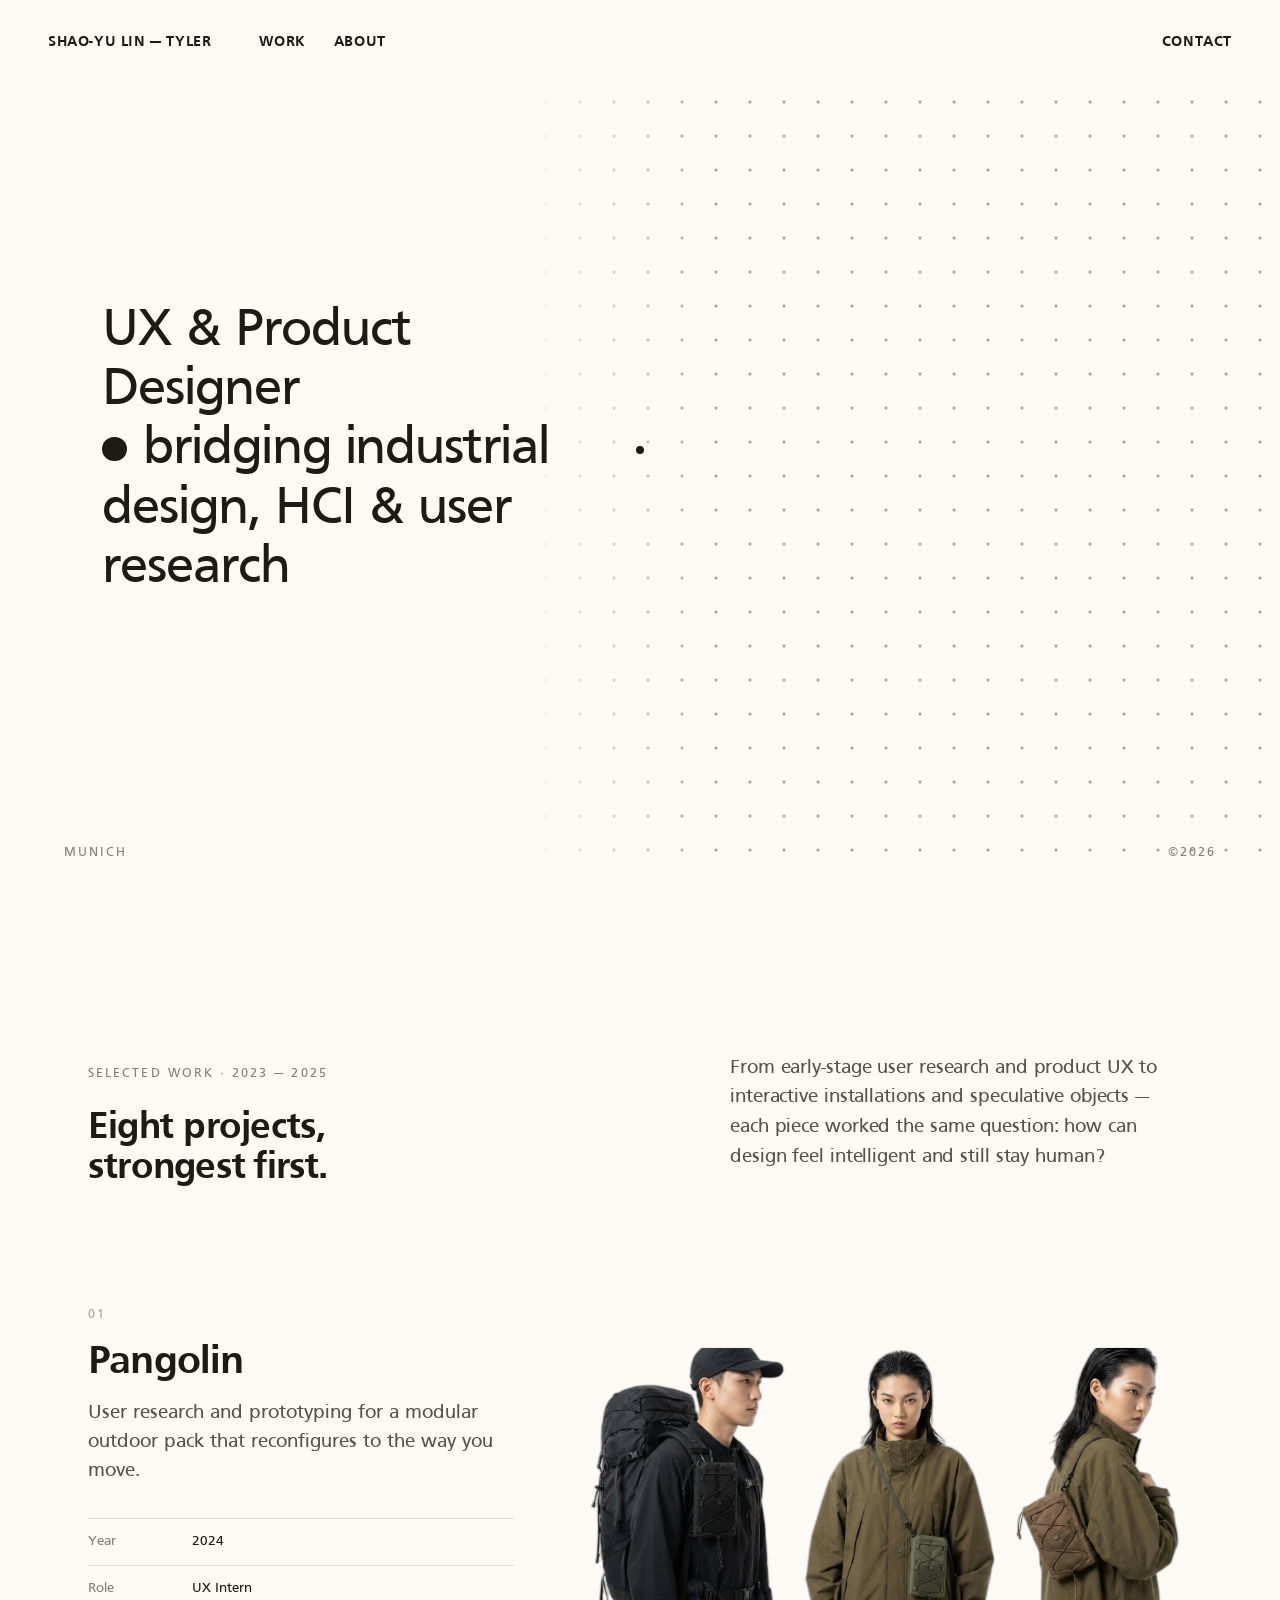
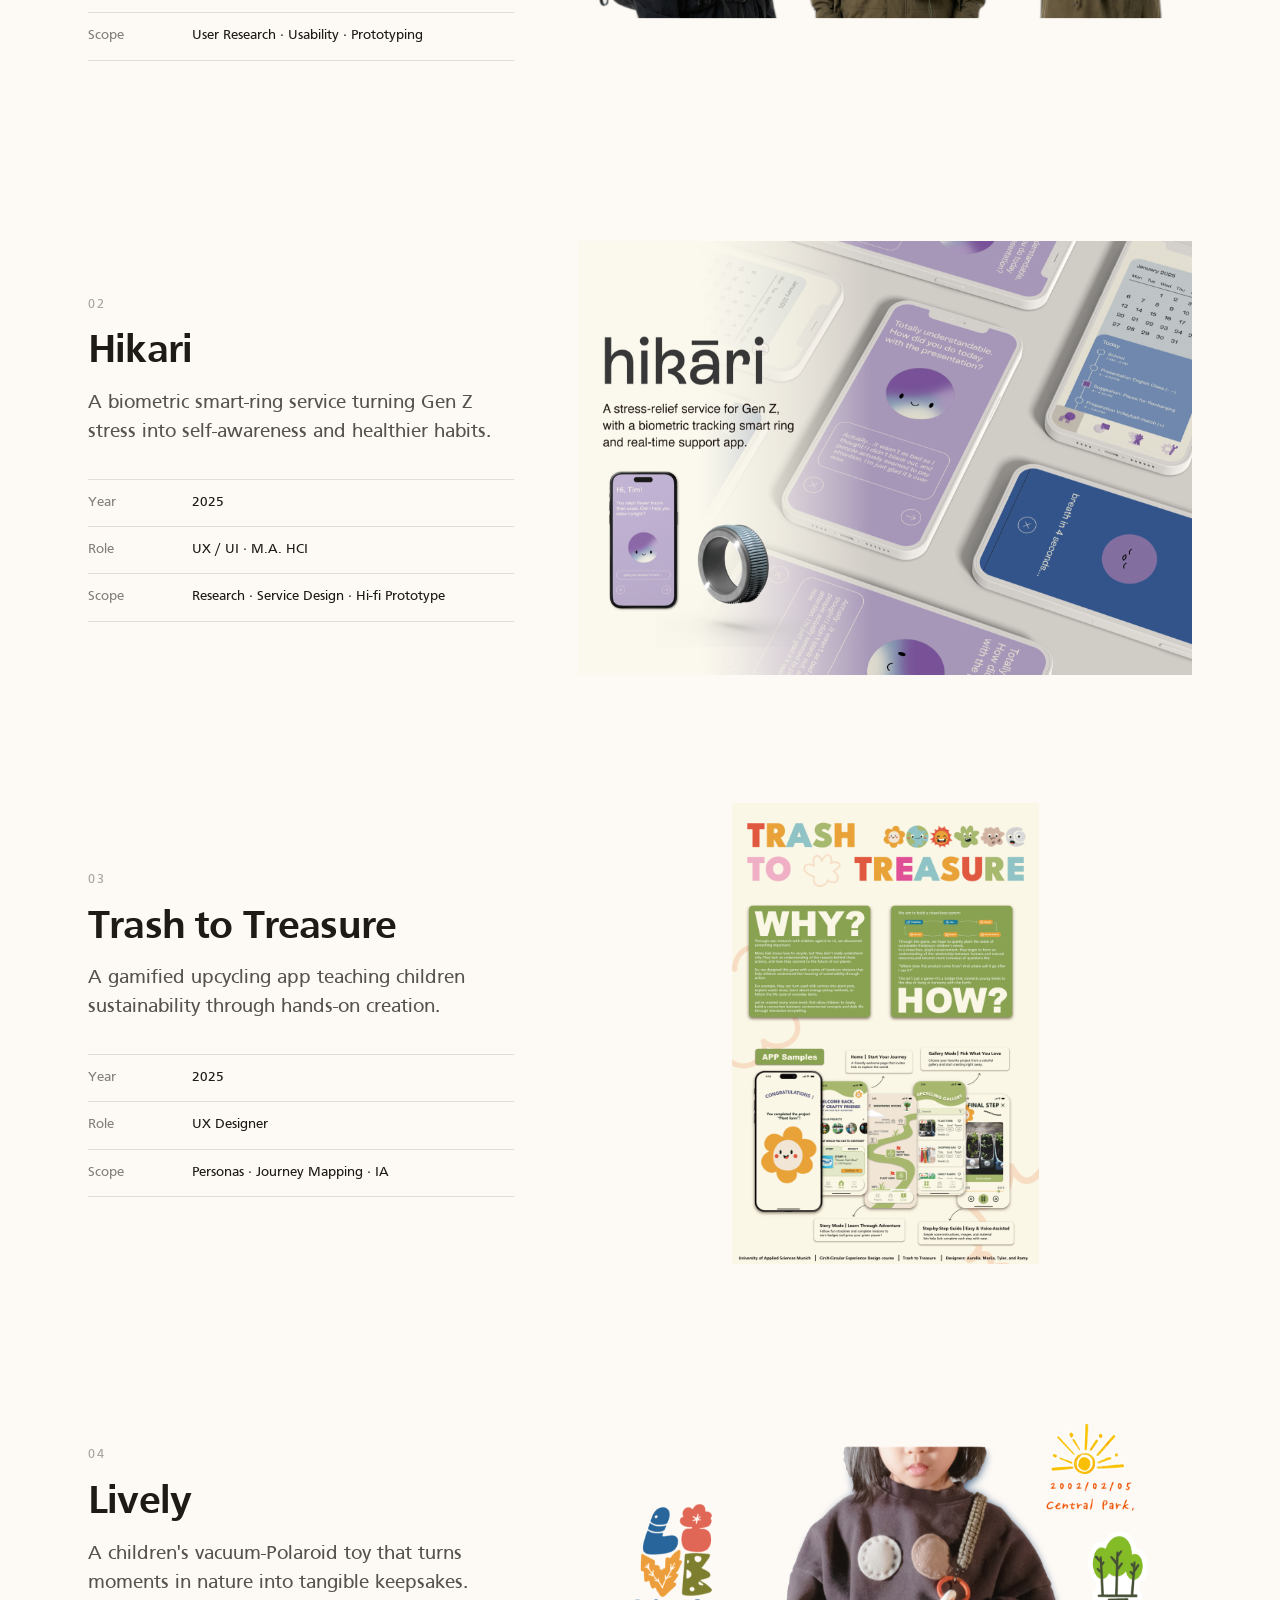
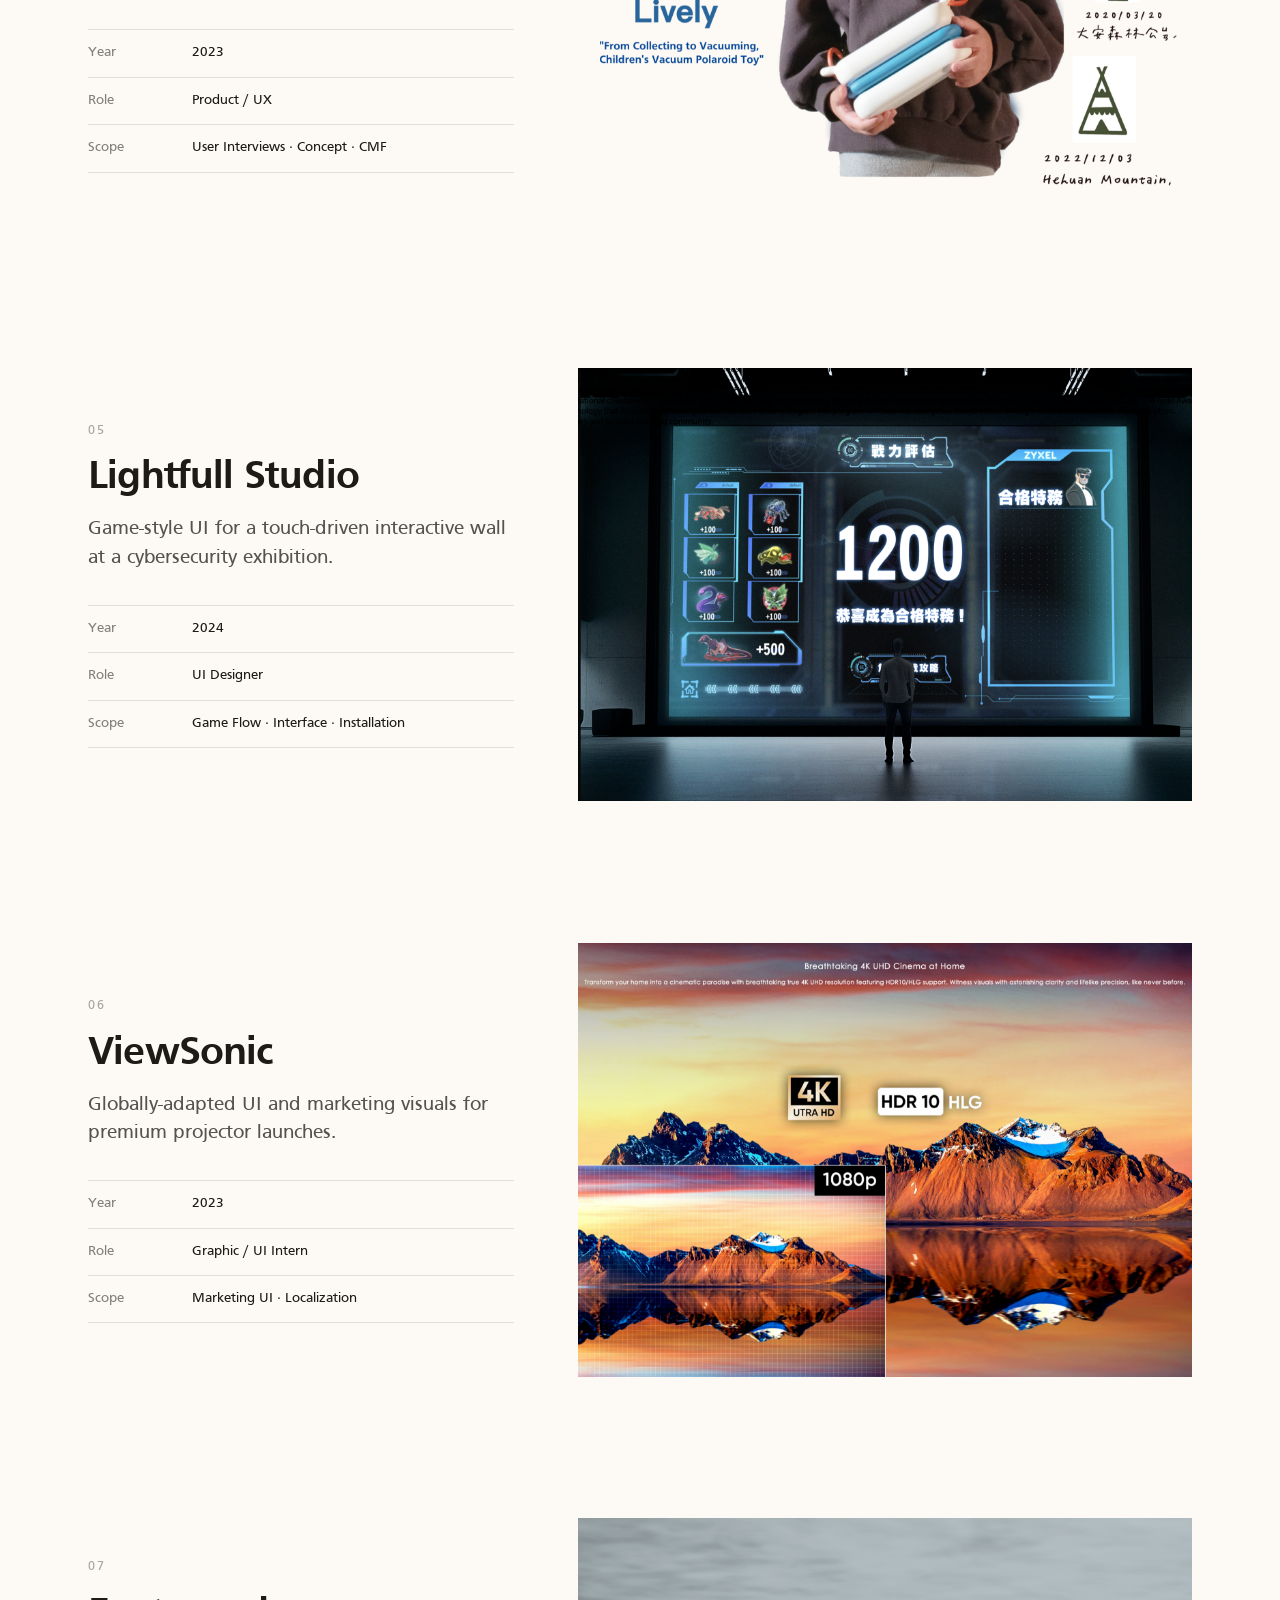
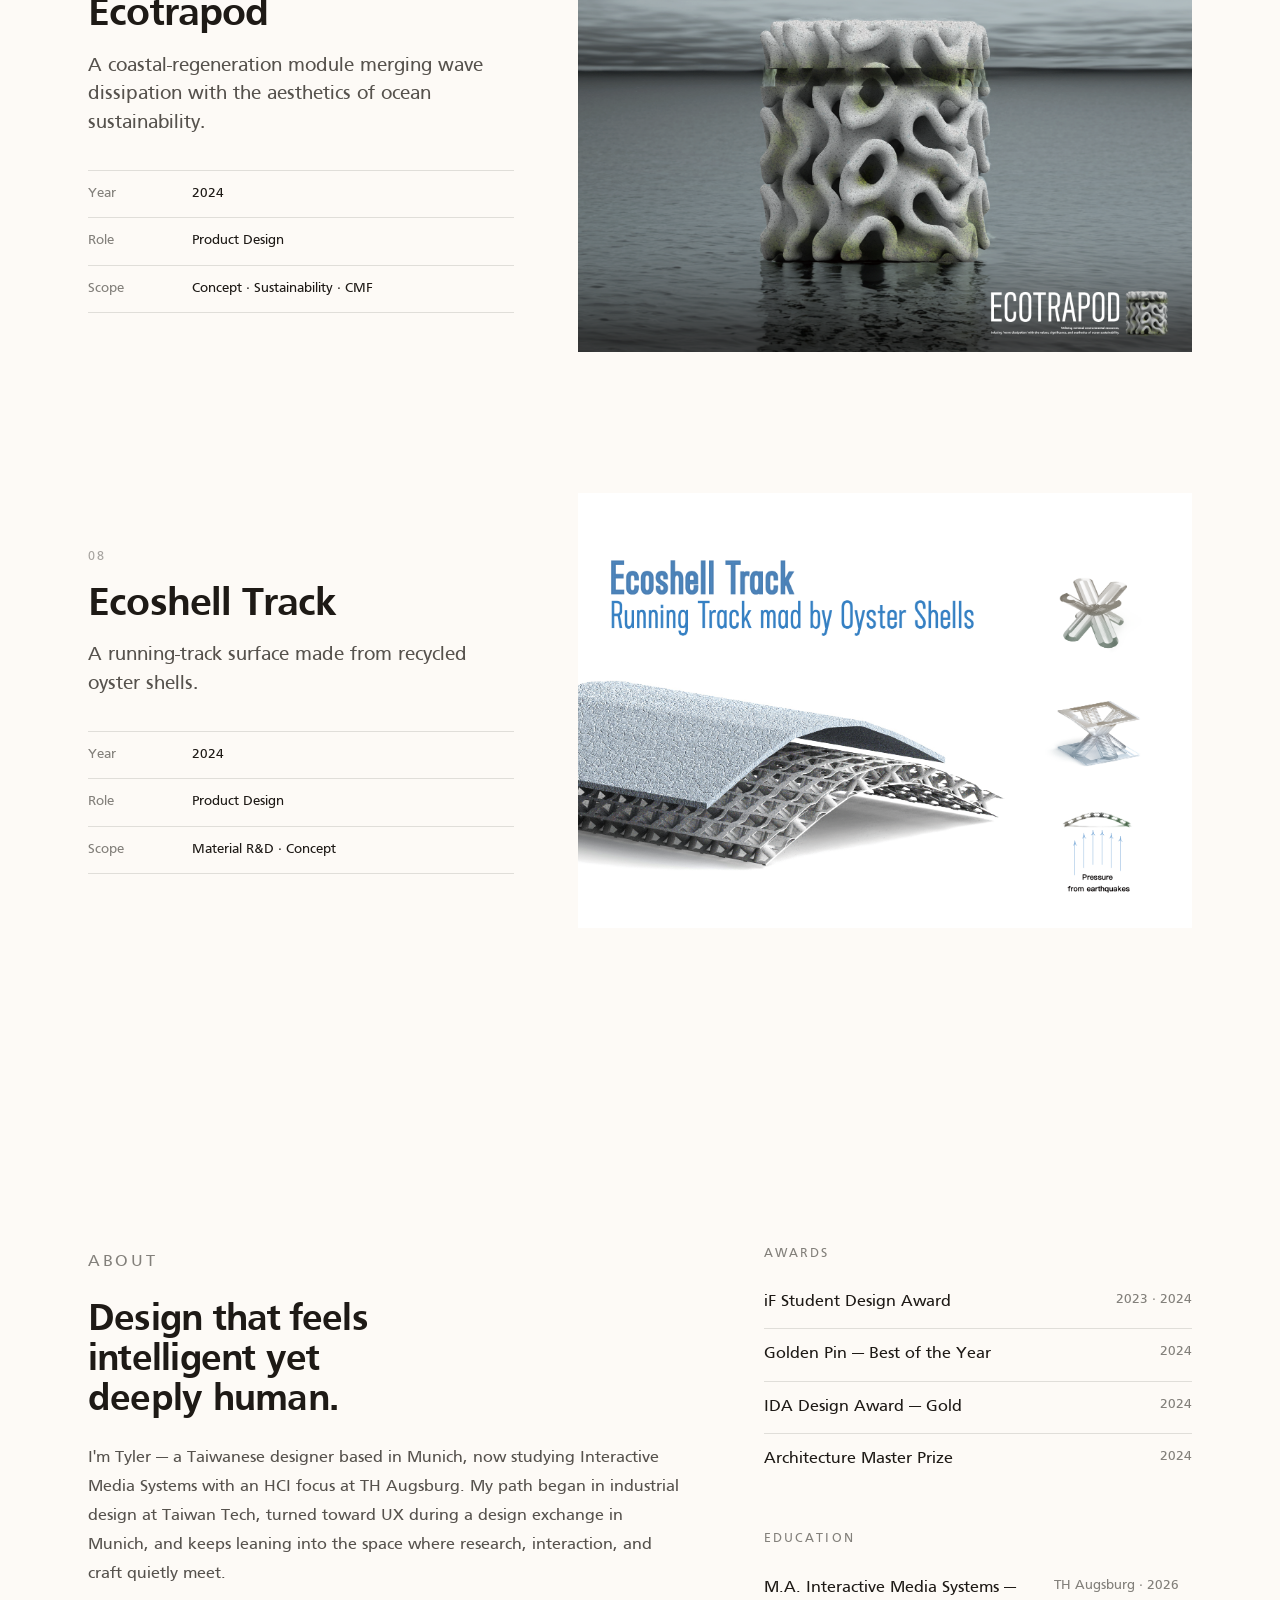
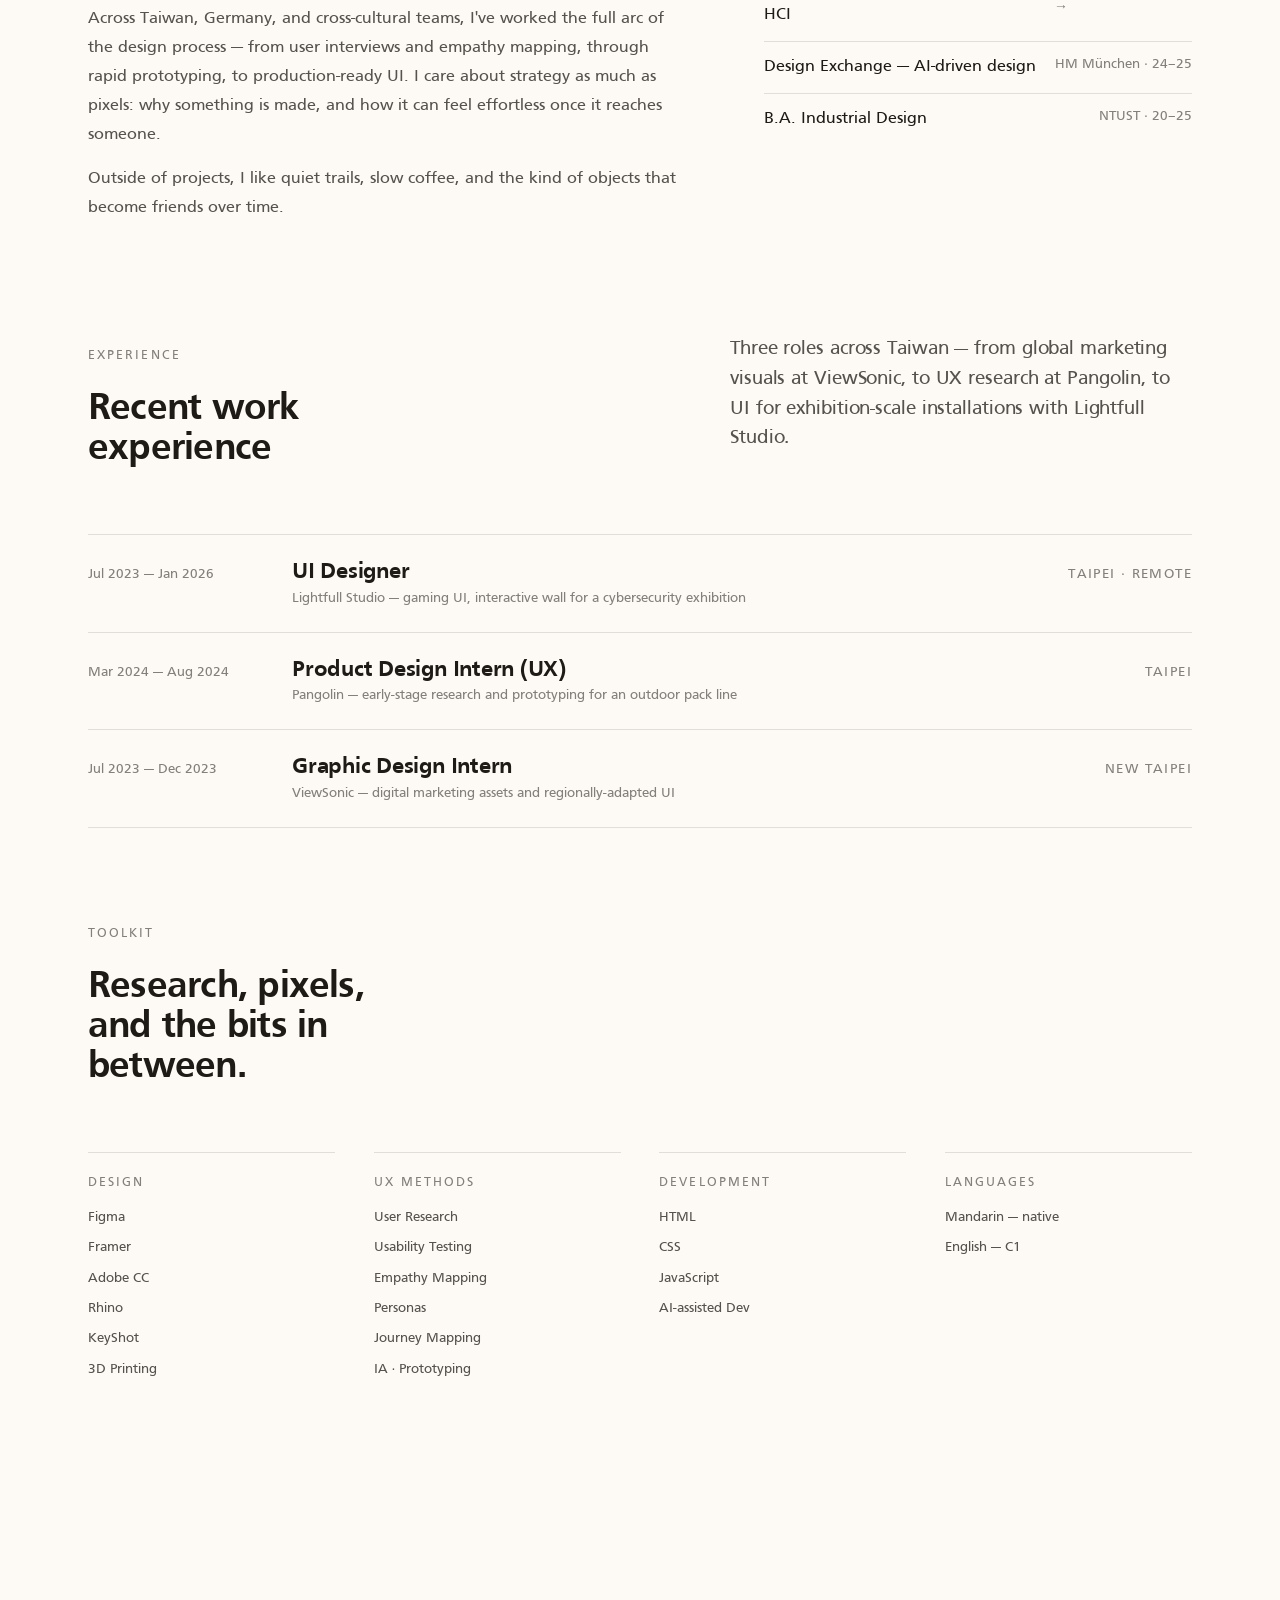
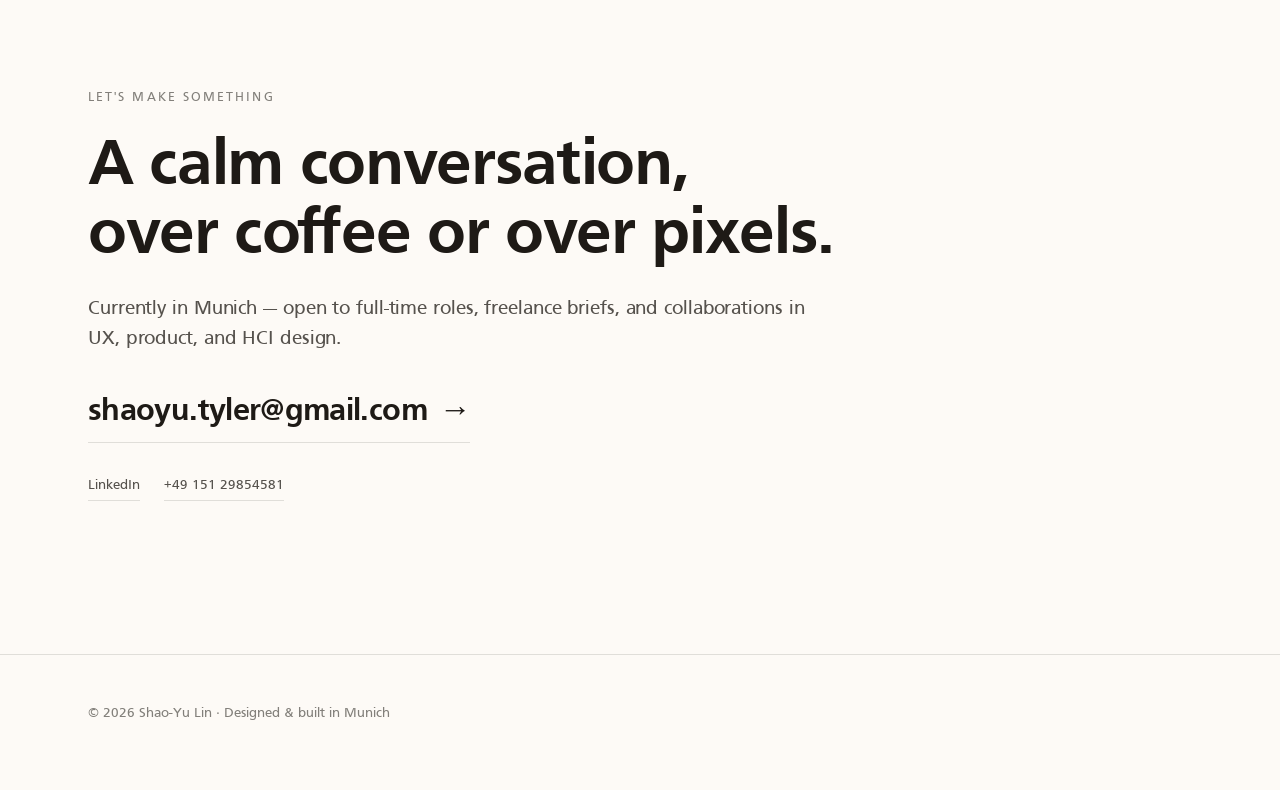
==== commit 5a4bd946: "Add data/diagram SVGs, Pangolin imagery, Lively CMF rebuild - Project pages: hand-drawn SVG sketches" ====
--- a/index.html
+++ b/index.html
@@ -3,81 +3,30 @@
 <head>
   <meta charset="UTF-8" />
   <meta name="viewport" content="width=device-width, initial-scale=1.0" />
-  <title>Shao-Yu Lin — UX & Interaction Designer</title>
-  <meta name="description" content="Portfolio of Shao-Yu Lin (Tyler) — UX and interaction designer based in Munich, bridging industrial design, HCI, and AI-driven experiences." />
-
-  <link rel="preconnect" href="https://fonts.googleapis.com" />
-  <link rel="preconnect" href="https://fonts.gstatic.com" crossorigin />
-  <link href="https://fonts.googleapis.com/css2?family=Inter:wght@200;300;400;500;600;700&display=swap" rel="stylesheet" />
-
+  <title>Shao-Yu Lin — UX & Product Designer</title>
+  <meta name="description" content="Portfolio of Shao-Yu Lin (Tyler) — UX & product designer based in Munich, bridging industrial design, HCI, and user research." />
   <link rel="stylesheet" href="assets/css/styles.css" />
 </head>
 <body>
-  <!-- Ambient background layers -->
-  <div class="ambient"></div>
-  <div class="blob blob--peach"></div>
-  <div class="blob blob--sage"></div>
-  <div class="blob blob--gold"></div>
-  <div class="ambient-noise"></div>
-  <div class="cursor-orb" aria-hidden="true"></div>
+  <div class="cursor" aria-hidden="true"><div class="cursor__inner"><span class="cursor__label">↗</span></div></div>
 
   <!-- Nav -->
-  <nav class="nav glass glass--pill">
-    <a href="#top" class="nav__brand">Shao-Yu <span>·</span> Tyler</a>
+  <nav class="nav">
+    <a href="#top" class="nav__brand">Shao-Yu Lin — Tyler</a>
     <div class="nav__links">
       <a href="#work">Work</a>
       <a href="#about">About</a>
-      <a href="#contact">Contact</a>
     </div>
-    <a href="#contact" class="nav__cta" data-magnetic="0.2">Let's talk</a>
+    <a href="#contact" class="nav__contact">Contact</a>
   </nav>
 
   <main id="top">
     <!-- Hero -->
-    <section class="hero wrap">
-      <div class="hero__canvas" aria-hidden="true">
-        <img src="assets/images/bg-hero.png" alt="" />
-      </div>
-
-      <div class="hero__inner">
-        <div class="hero__card glass glass--xl reveal">
-          <div class="hero__tags">
-            <span class="hero__tag">UX</span>
-            <span class="hero__tag">Interaction</span>
-            <span class="hero__tag">HCI · AI</span>
-          </div>
-
-          <div class="hero__row">
-            <div class="hero__avatar">
-              <img src="assets/images/profile.jpg" alt="Portrait of Shao-Yu Lin" />
-            </div>
-            <div>
-              <h1 class="hero__title">Shao-Yu <em>Lin</em></h1>
-              <p class="hero__desc" style="margin-top: 0.4rem;">Tyler — designing intelligent, human experiences.</p>
-            </div>
-          </div>
-
-          <p class="hero__desc">
-            UX and interaction designer with roots in industrial design and a current focus on Human–Computer Interaction. I bridge user research, strategic thinking, and AI-driven design to craft experiences that feel intelligent yet deeply human.
-          </p>
-
-          <div class="hero__meta">
-            <div><strong>Munich, DE</strong><br />Based</div>
-            <div><strong>M.A. HCI</strong><br />TH Augsburg</div>
-            <div><strong>iF · Golden Pin · IDA</strong><br />Award winning</div>
-          </div>
-
-          <div class="hero__actions">
-            <a href="#work" class="btn btn--primary" data-magnetic="0.2">
-              View selected work <span class="btn__arrow">→</span>
-            </a>
-            <a href="#contact" class="btn btn--ghost" data-magnetic="0.2">
-              Get in touch
-            </a>
-          </div>
-        </div>
-      </div>
-
+    <section class="hero">
+      <canvas class="hero__particles" aria-hidden="true"></canvas>
+      <h1 class="hero__statement reveal">UX &amp; Product Designer<br /><span class="hero__dot" aria-hidden="true"></span>bridging industrial design, HCI &amp; user research</h1>
+      <span class="hero__corner hero__corner--left">Munich</span>
+      <span class="hero__corner hero__corner--right">©2026</span>
     </section>
 
     <!-- Work -->
@@ -86,117 +35,143 @@
         <header class="section__head reveal">
           <div>
             <p class="eyebrow">Selected Work · 2023 — 2025</p>
-            <h2>Eight projects that<br />shaped how I design.</h2>
+            <h2>Eight projects,<br />strongest first.</h2>
           </div>
           <p class="lede">
-            A mix of interaction, UI, and industrial design — spanning service concepts, exhibition installations, and speculative products. Each piece chased the same question: how can design feel intelligent and still stay human?
+            From early-stage user research and product UX to interactive installations and speculative objects — each piece worked the same question: how can design feel intelligent and still stay human?
           </p>
         </header>
 
-        <div class="projects">
-          <a class="project-card reveal" href="projects/ecotrapod.html" data-delay="1">
-            <img src="assets/images/projects/ecotrapod/cover.png" alt="Ecotrapod — coastal regeneration module" loading="lazy" />
-            <div class="project-card__shade"></div>
-            <div class="project-card__pill">↗</div>
-            <div class="project-card__body">
-              <div class="project-card__num">— 01</div>
-              <h3 class="project-card__title">Ecotrapod</h3>
-              <div class="project-card__meta">
-                <span>Product</span><span>Sustainability</span><span>2024</span>
-              </div>
-            </div>
-          </a>
-
-          <a class="project-card reveal" href="projects/lively.html" data-delay="2">
-            <img src="assets/images/projects/lively/cover.png" alt="Lively — wellness companion" loading="lazy" />
-            <div class="project-card__shade"></div>
-            <div class="project-card__pill">↗</div>
-            <div class="project-card__body">
-              <div class="project-card__num">— 02</div>
-              <h3 class="project-card__title">Lively</h3>
-              <div class="project-card__meta">
-                <span>UI</span><span>Mobile</span><span>2023</span>
-              </div>
-            </div>
-          </a>
-
-          <a class="project-card reveal" href="projects/hikari.html" data-delay="3">
-            <img src="assets/images/projects/hikari/cover.png" alt="Hikari — stress-relief service for Gen Z" loading="lazy" />
-            <div class="project-card__shade"></div>
-            <div class="project-card__pill">↗</div>
-            <div class="project-card__body">
-              <div class="project-card__num">— 03</div>
-              <h3 class="project-card__title">Hikari</h3>
-              <div class="project-card__meta">
-                <span>UI / UX</span><span>Service</span><span>2025</span>
-              </div>
-            </div>
-          </a>
-
-          <a class="project-card reveal" href="projects/lightfull.html" data-delay="1">
-            <img src="assets/images/projects/lightfull/cover.png" alt="Lightfull — interactive cybersecurity wall" loading="lazy" />
-            <div class="project-card__shade"></div>
-            <div class="project-card__pill">↗</div>
-            <div class="project-card__body">
-              <div class="project-card__num">— 04</div>
-              <h3 class="project-card__title">Lightfull Studio</h3>
-              <div class="project-card__meta">
-                <span>UI</span><span>Installation</span><span>2024</span>
-              </div>
-            </div>
-          </a>
-
-          <a class="project-card reveal" href="projects/trash-to-treasure.html" data-delay="2">
-            <img src="assets/images/projects/trash-to-treasure/cover.png" alt="Trash To Treasure — upcycled material project" loading="lazy" />
-            <div class="project-card__shade"></div>
-            <div class="project-card__pill">↗</div>
-            <div class="project-card__body">
-              <div class="project-card__num">— 05</div>
-              <h3 class="project-card__title">Trash To Treasure</h3>
-              <div class="project-card__meta">
-                <span>Product</span><span>Sustainability</span><span>2025</span>
-              </div>
-            </div>
-          </a>
-
-          <a class="project-card reveal" href="projects/viewsonic.html" data-delay="3">
-            <img src="assets/images/projects/viewsonic/cover.png" alt="ViewSonic — global marketing visuals" loading="lazy" />
-            <div class="project-card__shade"></div>
-            <div class="project-card__pill">↗</div>
-            <div class="project-card__body">
-              <div class="project-card__num">— 06</div>
-              <h3 class="project-card__title">ViewSonic</h3>
-              <div class="project-card__meta">
-                <span>UI</span><span>Graphic</span><span>2023</span>
-              </div>
-            </div>
-          </a>
-
-          <a class="project-card reveal" href="projects/ecoshell-track.html" data-delay="1">
-            <img src="assets/images/projects/ecoshell-track/cover.png" alt="Ecoshell Track — biodegradable outdoor tracker" loading="lazy" />
-            <div class="project-card__shade"></div>
-            <div class="project-card__pill">↗</div>
-            <div class="project-card__body">
-              <div class="project-card__num">— 07</div>
-              <h3 class="project-card__title">Ecoshell Track</h3>
-              <div class="project-card__meta">
-                <span>Product</span><span>Outdoor</span><span>2024</span>
-              </div>
-            </div>
-          </a>
-
-          <a class="project-card reveal" href="projects/pangolin.html" data-delay="2">
-            <img src="assets/images/projects/pangolin/cover.png" alt="Pangolin — outdoor backpack UX research" loading="lazy" />
-            <div class="project-card__shade"></div>
-            <div class="project-card__pill">↗</div>
-            <div class="project-card__body">
-              <div class="project-card__num">— 08</div>
-              <h3 class="project-card__title">Pangolin</h3>
-              <div class="project-card__meta">
-                <span>Product</span><span>UX Research</span><span>2024</span>
-              </div>
-            </div>
-          </a>
+        <div class="work-list">
+
+          <a class="work-item reveal" href="projects/pangolin.html" data-cursor="view">
+            <div class="work-item__info">
+              <p class="work-item__index">01</p>
+              <h3 class="work-item__name">Pangolin</h3>
+              <p class="work-item__desc">User research and prototyping for a modular outdoor pack that reconfigures to the way you move.</p>
+              <dl class="work-item__specs">
+                <div><dt>Year</dt><dd>2024</dd></div>
+                <div><dt>Role</dt><dd>UX Intern</dd></div>
+                <div><dt>Scope</dt><dd>User Research · Usability · Prototyping</dd></div>
+              </dl>
+            </div>
+            <div class="work-item__media">
+              <img src="assets/images/projects/pangolin/cover.png" alt="Pangolin — modular outdoor pack UX research" loading="lazy" />
+            </div>
+          </a>
+
+          <a class="work-item reveal" href="projects/hikari.html" data-cursor="view">
+            <div class="work-item__info">
+              <p class="work-item__index">02</p>
+              <h3 class="work-item__name">Hikari</h3>
+              <p class="work-item__desc">A biometric smart-ring service turning Gen Z stress into self-awareness and healthier habits.</p>
+              <dl class="work-item__specs">
+                <div><dt>Year</dt><dd>2025</dd></div>
+                <div><dt>Role</dt><dd>UX / UI · M.A. HCI</dd></div>
+                <div><dt>Scope</dt><dd>Research · Service Design · Hi-fi Prototype</dd></div>
+              </dl>
+            </div>
+            <div class="work-item__media">
+              <img src="assets/images/projects/hikari/cover.png" alt="Hikari — stress-relief smart-ring service for Gen Z" loading="lazy" />
+            </div>
+          </a>
+
+          <a class="work-item reveal" href="projects/trash-to-treasure.html" data-cursor="view">
+            <div class="work-item__info">
+              <p class="work-item__index">03</p>
+              <h3 class="work-item__name">Trash to Treasure</h3>
+              <p class="work-item__desc">A gamified upcycling app teaching children sustainability through hands-on creation.</p>
+              <dl class="work-item__specs">
+                <div><dt>Year</dt><dd>2025</dd></div>
+                <div><dt>Role</dt><dd>UX Designer</dd></div>
+                <div><dt>Scope</dt><dd>Personas · Journey Mapping · IA</dd></div>
+              </dl>
+            </div>
+            <div class="work-item__media">
+              <img src="assets/images/projects/trash-to-treasure/cover.png" alt="Trash to Treasure — children's upcycling app" loading="lazy" />
+            </div>
+          </a>
+
+          <a class="work-item reveal" href="projects/lively.html" data-cursor="view">
+            <div class="work-item__info">
+              <p class="work-item__index">04</p>
+              <h3 class="work-item__name">Lively</h3>
+              <p class="work-item__desc">A children's vacuum-Polaroid toy that turns moments in nature into tangible keepsakes.</p>
+              <dl class="work-item__specs">
+                <div><dt>Year</dt><dd>2023</dd></div>
+                <div><dt>Role</dt><dd>Product / UX</dd></div>
+                <div><dt>Scope</dt><dd>User Interviews · Concept · CMF</dd></div>
+              </dl>
+            </div>
+            <div class="work-item__media">
+              <img src="assets/images/projects/lively/cover.png" alt="Lively — children's vacuum-Polaroid toy" loading="lazy" />
+            </div>
+          </a>
+
+          <a class="work-item reveal" href="projects/lightfull.html" data-cursor="view">
+            <div class="work-item__info">
+              <p class="work-item__index">05</p>
+              <h3 class="work-item__name">Lightfull Studio</h3>
+              <p class="work-item__desc">Game-style UI for a touch-driven interactive wall at a cybersecurity exhibition.</p>
+              <dl class="work-item__specs">
+                <div><dt>Year</dt><dd>2024</dd></div>
+                <div><dt>Role</dt><dd>UI Designer</dd></div>
+                <div><dt>Scope</dt><dd>Game Flow · Interface · Installation</dd></div>
+              </dl>
+            </div>
+            <div class="work-item__media">
+              <img src="assets/images/projects/lightfull/cover.png" alt="Lightfull Studio — interactive cybersecurity wall" loading="lazy" />
+            </div>
+          </a>
+
+          <a class="work-item reveal" href="projects/viewsonic.html" data-cursor="view">
+            <div class="work-item__info">
+              <p class="work-item__index">06</p>
+              <h3 class="work-item__name">ViewSonic</h3>
+              <p class="work-item__desc">Globally-adapted UI and marketing visuals for premium projector launches.</p>
+              <dl class="work-item__specs">
+                <div><dt>Year</dt><dd>2023</dd></div>
+                <div><dt>Role</dt><dd>Graphic / UI Intern</dd></div>
+                <div><dt>Scope</dt><dd>Marketing UI · Localization</dd></div>
+              </dl>
+            </div>
+            <div class="work-item__media">
+              <img src="assets/images/projects/viewsonic/cover.png" alt="ViewSonic — globally-adapted marketing UI" loading="lazy" />
+            </div>
+          </a>
+
+          <a class="work-item reveal" href="projects/ecotrapod.html" data-cursor="view">
+            <div class="work-item__info">
+              <p class="work-item__index">07</p>
+              <h3 class="work-item__name">Ecotrapod</h3>
+              <p class="work-item__desc">A coastal-regeneration module merging wave dissipation with the aesthetics of ocean sustainability.</p>
+              <dl class="work-item__specs">
+                <div><dt>Year</dt><dd>2024</dd></div>
+                <div><dt>Role</dt><dd>Product Design</dd></div>
+                <div><dt>Scope</dt><dd>Concept · Sustainability · CMF</dd></div>
+              </dl>
+            </div>
+            <div class="work-item__media">
+              <img src="assets/images/projects/ecotrapod/cover.png" alt="Ecotrapod — coastal regeneration module" loading="lazy" />
+            </div>
+          </a>
+
+          <a class="work-item reveal" href="projects/ecoshell-track.html" data-cursor="view">
+            <div class="work-item__info">
+              <p class="work-item__index">08</p>
+              <h3 class="work-item__name">Ecoshell Track</h3>
+              <p class="work-item__desc">A running-track surface made from recycled oyster shells.</p>
+              <dl class="work-item__specs">
+                <div><dt>Year</dt><dd>2024</dd></div>
+                <div><dt>Role</dt><dd>Product Design</dd></div>
+                <div><dt>Scope</dt><dd>Material R&amp;D · Concept</dd></div>
+              </dl>
+            </div>
+            <div class="work-item__media">
+              <img src="assets/images/projects/ecoshell-track/cover.png" alt="Ecoshell Track — running track from recycled oyster shells" loading="lazy" />
+            </div>
+          </a>
+
         </div>
       </div>
     </section>
@@ -205,14 +180,14 @@
     <section class="section" id="about">
       <div class="wrap">
         <div class="about">
-          <div class="about__text glass reveal">
+          <div class="about__text reveal">
             <p class="eyebrow">About</p>
             <h2>Design that feels intelligent yet deeply human.</h2>
             <p>
-              I'm Tyler — a Taiwanese designer based in Munich, now studying Interactive Media Systems with an HCI focus at TH Augsburg. My path began in industrial design at Taiwan Tech, turned toward UX during a design exchange in Munich, and keeps leaning into the space where AI, interaction, and craft quietly meet.
+              I'm Tyler — a Taiwanese designer based in Munich, now studying Interactive Media Systems with an HCI focus at TH Augsburg. My path began in industrial design at Taiwan Tech, turned toward UX during a design exchange in Munich, and keeps leaning into the space where research, interaction, and craft quietly meet.
             </p>
             <p>
-              Across Taiwan, Germany, and cross-cultural teams, I've worked the full arc of the design process — from user interviews and empathy mapping, through rapid prototyping, to production-ready UI and motion. I care about strategy as much as pixels: why something is made, and how it can feel effortless once it reaches someone.
+              Across Taiwan, Germany, and cross-cultural teams, I've worked the full arc of the design process — from user interviews and empathy mapping, through rapid prototyping, to production-ready UI. I care about strategy as much as pixels: why something is made, and how it can feel effortless once it reaches someone.
             </p>
             <p>
               Outside of projects, I like quiet trails, slow coffee, and the kind of objects that become friends over time.
@@ -220,17 +195,17 @@
           </div>
 
           <aside class="about__side">
-            <div class="awards glass reveal" data-delay="1">
+            <div class="awards reveal" data-delay="1">
               <h3>Awards</h3>
               <ul>
                 <li>iF Student Design Award <span>2023 · 2024</span></li>
                 <li>Golden Pin — Best of the Year <span>2024</span></li>
                 <li>IDA Design Award — Gold <span>2024</span></li>
-                <li>Architecture Master Prize — Best of the Year <span>2024</span></li>
+                <li>Architecture Master Prize <span>2024</span></li>
               </ul>
             </div>
 
-            <div class="awards glass reveal" data-delay="2">
+            <div class="awards reveal" data-delay="2">
               <h3>Education</h3>
               <ul>
                 <li>M.A. Interactive Media Systems — HCI <span>TH Augsburg · 2026 →</span></li>
@@ -242,7 +217,7 @@
         </div>
 
         <!-- Experience -->
-        <header class="section__head reveal" style="margin-top: 5rem;">
+        <header class="section__head reveal" style="margin-top: var(--space-4xl);">
           <div>
             <p class="eyebrow">Experience</p>
             <h2>Recent work experience</h2>
@@ -253,7 +228,7 @@
         </header>
 
         <div class="exp">
-          <div class="exp-row glass glass--sm reveal">
+          <div class="exp-row reveal">
             <div class="exp-row__time">Jul 2023 — Jan 2026</div>
             <div class="exp-row__role">
               UI Designer
@@ -261,15 +236,15 @@
             </div>
             <div class="exp-row__place">Taipei · Remote</div>
           </div>
-          <div class="exp-row glass glass--sm reveal" data-delay="1">
+          <div class="exp-row reveal" data-delay="1">
             <div class="exp-row__time">Mar 2024 — Aug 2024</div>
             <div class="exp-row__role">
               Product Design Intern (UX)
-              <small>Pangolin — early-stage research and prototyping for outdoor backpack line</small>
+              <small>Pangolin — early-stage research and prototyping for an outdoor pack line</small>
             </div>
             <div class="exp-row__place">Taipei</div>
           </div>
-          <div class="exp-row glass glass--sm reveal" data-delay="2">
+          <div class="exp-row reveal" data-delay="2">
             <div class="exp-row__time">Jul 2023 — Dec 2023</div>
             <div class="exp-row__role">
               Graphic Design Intern
@@ -280,33 +255,33 @@
         </div>
 
         <!-- Skills -->
-        <header class="section__head reveal" style="margin-top: 5rem;">
+        <header class="section__head reveal" style="margin-top: var(--space-4xl);">
           <div>
             <p class="eyebrow">Toolkit</p>
-            <h2>Fluent in research, pixels, and the bits in between.</h2>
+            <h2>Research, pixels,<br />and the bits in between.</h2>
           </div>
         </header>
 
         <div class="skills">
-          <div class="skill-card glass reveal">
+          <div class="skill-card reveal">
             <h3>Design</h3>
             <ul>
-              <li>Figma</li><li>Framer</li><li>Adobe CC</li><li>Rhino</li><li>KeyShot</li><li>CAD</li><li>3D Printing</li>
+              <li>Figma</li><li>Framer</li><li>Adobe CC</li><li>Rhino</li><li>KeyShot</li><li>3D Printing</li>
             </ul>
           </div>
-          <div class="skill-card glass reveal" data-delay="1">
+          <div class="skill-card reveal" data-delay="1">
             <h3>UX Methods</h3>
             <ul>
-              <li>User Research</li><li>Usability Testing</li><li>Empathy Mapping</li><li>Personas</li><li>Journey Mapping</li><li>IA</li><li>Prototyping</li>
+              <li>User Research</li><li>Usability Testing</li><li>Empathy Mapping</li><li>Personas</li><li>Journey Mapping</li><li>IA · Prototyping</li>
             </ul>
           </div>
-          <div class="skill-card glass reveal" data-delay="2">
+          <div class="skill-card reveal" data-delay="2">
             <h3>Development</h3>
             <ul>
               <li>HTML</li><li>CSS</li><li>JavaScript</li><li>AI-assisted Dev</li>
             </ul>
           </div>
-          <div class="skill-card glass reveal" data-delay="3">
+          <div class="skill-card reveal" data-delay="3">
             <h3>Languages</h3>
             <ul>
               <li>Mandarin — native</li><li>English — C1</li>
@@ -319,13 +294,13 @@
     <!-- Contact -->
     <section class="section" id="contact">
       <div class="wrap">
-        <div class="contact glass glass--xl reveal">
+        <div class="contact reveal">
           <p class="eyebrow">Let's make something</p>
           <h2>A calm conversation,<br />over coffee or over pixels.</h2>
-          <p class="lede" style="max-width: 48ch; margin: 0 auto 1.5rem;">
-            Currently in Munich — open to full-time roles, freelance briefs, and interesting collaborations in UX, HCI, and AI-driven design.
+          <p class="lede">
+            Currently in Munich — open to full-time roles, freelance briefs, and collaborations in UX, product, and HCI design.
           </p>
-          <a href="mailto:shaoyu.tyler@gmail.com" class="contact__email" data-magnetic="0.15" data-copy-email="shaoyu.tyler@gmail.com">
+          <a href="mailto:shaoyu.tyler@gmail.com" class="contact__email" data-copy-email="shaoyu.tyler@gmail.com">
             shaoyu.tyler@gmail.com <span aria-hidden="true">→</span>
           </a>
           <div class="contact__links">
@@ -337,7 +312,7 @@
     </section>
 
     <footer class="footer">
-      <p>© 2026 Shao-Yu Lin · Designed &amp; built in Munich</p>
+      <div class="wrap">© 2026 Shao-Yu Lin · Designed &amp; built in Munich</div>
     </footer>
   </main>
 
--- a/assets/css/styles.css
+++ b/assets/css/styles.css
@@ -1,1049 +1,1131 @@
 /* ============================================================
    Shao-Yu Lin — Portfolio
-   Glassmorphism • Calm, Balanced, Premium
+   Editorial minimal · warm-white · Frutiger · monochrome
    ============================================================ */
 
+/* ===== Fonts (self-hosted Frutiger) ====================== */
+@font-face {
+  font-family: 'Frutiger';
+  src: url('../fonts/Frutiger-Regular.ttf') format('truetype');
+  font-weight: 400;
+  font-style: normal;
+  font-display: swap;
+}
+@font-face {
+  font-family: 'Frutiger';
+  src: url('../fonts/Frutiger-Bold.ttf') format('truetype');
+  font-weight: 700;
+  font-style: normal;
+  font-display: swap;
+}
+
+/* ===== Design tokens ===================================== */
 :root {
-  /* Surface palette */
-  --cream: #f4ede1;
-  --dune:  #ecdfc9;
-  --sage:  #c8d2be;
-  --mist:  #e5e0d4;
-  --peach: #e7b89a;
-  --fog:   #d4cfc4;
-
-  /* Ink */
-  --ink:        #1c1c1c;
-  --ink-soft:   #3a3a3a;
-  --ink-muted:  #6b6b6b;
-  --ink-quiet:  #9a968e;
-
-  /* Accents */
-  --accent:       #8fa57f;
-  --accent-soft:  #b7c6a4;
-  --gold:         #c9a97a;
-
-  /* Glass */
-  --glass-bg:       rgba(255, 255, 255, 0.42);
-  --glass-bg-deep:  rgba(255, 255, 255, 0.58);
-  --glass-bg-quiet: rgba(255, 255, 255, 0.28);
-  --glass-border:   1px solid rgba(255, 255, 255, 0.55);
-  --glass-blur:     blur(22px) saturate(150%);
-  --glass-blur-lg:  blur(34px) saturate(160%);
-  --glass-shadow:
-    0 20px 50px rgba(30, 30, 40, 0.10),
-    0 4px 12px rgba(30, 30, 40, 0.06),
-    inset 0 1px 0 rgba(255, 255, 255, 0.7);
-  --glass-shadow-hover:
-    0 28px 70px rgba(30, 30, 40, 0.14),
-    0 6px 18px rgba(30, 30, 40, 0.08),
-    inset 0 1px 0 rgba(255, 255, 255, 0.8);
-
-  /* Radii */
-  --r-sm: 24px;
-  --r-md: 32px;
-  --r-lg: 44px;
-  --r-xl: 56px;
+  /* Color — warm-white surface, near-black warm ink, monochrome */
+  --bg:        oklch(0.987 0.006 80);   /* faint warm white */
+  --surface:   oklch(0.965 0.008 80);   /* section fill / image frame */
+  --surface-2: oklch(0.945 0.009 80);   /* deeper fill */
+  --ink:       oklch(0.22 0.010 70);    /* near-black, warm */
+  --ink-soft:  oklch(0.44 0.010 72);    /* body / secondary */
+  --ink-muted: oklch(0.60 0.008 75);    /* meta / labels */
+  --ink-quiet: oklch(0.72 0.006 78);    /* faintest */
+  --rule:      oklch(0.90 0.007 80);    /* 1px hairlines */
+  --rule-soft: oklch(0.93 0.006 80);
+  --ink-inv:   oklch(0.987 0.006 80);   /* text on ink */
+
+  /* Legacy aliases (monochrome — no chromatic accent) */
+  --accent:      var(--ink);
+  --accent-soft: var(--ink-soft);
+  --gold:        var(--ink);
+
+  /* Type scale (fluid, ~1.3 ratio, big contrast) */
+  --fs-display: clamp(3.25rem, 8vw, 7rem);
+  --fs-h1:      clamp(2.4rem, 5.2vw, 4.5rem);
+  --fs-h2:      clamp(1.7rem, 3vw, 2.75rem);
+  --fs-h3:      clamp(1.2rem, 1.8vw, 1.55rem);
+  --fs-lede:    clamp(1.125rem, 1.55vw, 1.5rem);
+  --fs-body:    1.0625rem;
+  --fs-sm:      0.875rem;
+  --fs-label:   0.8125rem;
+
+  /* 4pt spacing scale, semantic */
+  --space-2xs: 0.25rem;
+  --space-xs:  0.5rem;
+  --space-sm:  0.75rem;
+  --space-md:  1rem;
+  --space-lg:  1.5rem;
+  --space-xl:  2rem;
+  --space-2xl: 3rem;
+  --space-3xl: 4rem;
+  --space-4xl: 6rem;
+  --space-5xl: 10rem;
+
+  /* Layout */
+  --wrap-max: 1200px;
+  --measure:  68ch;
+
+  /* Radii — squared / editorial */
+  --r-xs: 3px;
+  --r-sm: 6px;
+  --r-md: 8px;
+  --r-lg: 10px;
+  --r-xl: 12px;
 
   /* Motion */
-  --ease-out: cubic-bezier(0.22, 1, 0.36, 1);
-  --ease-soft: cubic-bezier(0.4, 0, 0.2, 1);
-
-  /* Layout */
-  --maxw: 1320px;
-}
-
-/* ===== Reset ============================================== */
+  --ease-out:  cubic-bezier(0.16, 1, 0.3, 1);   /* ease-out-expo */
+  --ease-soft: cubic-bezier(0.33, 0, 0.2, 1);
+  --dur:       0.7s;
+
+  /* Legacy maxw alias */
+  --maxw: var(--wrap-max);
+}
+
+/* ===== Reset ============================================= */
 *,
 *::before,
 *::after { box-sizing: border-box; }
 
-html, body {
-  margin: 0;
-  padding: 0;
-  height: 100%;
-}
+html, body { margin: 0; padding: 0; }
+html { -webkit-text-size-adjust: 100%; }
 
 body {
-  font-family: 'Inter', system-ui, -apple-system, 'Helvetica Neue', sans-serif;
-  font-weight: 400;
-  font-size: 16px;
+  font-family: 'Frutiger', 'Helvetica Neue', Arial, sans-serif;
+  font-weight: 400;
+  font-size: var(--fs-body);
   line-height: 1.6;
   color: var(--ink);
-  background: var(--cream);
+  background: var(--bg);
   overflow-x: hidden;
   min-height: 100vh;
   -webkit-font-smoothing: antialiased;
   -moz-osx-font-smoothing: grayscale;
+  text-rendering: optimizeLegibility;
 }
 
 h1, h2, h3, h4 {
-  font-family: 'Inter', system-ui, sans-serif;
-  font-weight: 300;
-  letter-spacing: -0.032em;
-  line-height: 1.05;
+  font-family: inherit;
+  font-weight: 700;
+  letter-spacing: -0.02em;
+  line-height: 1.04;
   margin: 0;
   color: var(--ink);
-}
-
-h1 { font-size: clamp(2.4rem, 5.4vw, 4.8rem); font-weight: 250; }
-h2 { font-size: clamp(1.8rem, 3.6vw, 3.2rem); }
-h3 { font-size: clamp(1.3rem, 2.2vw, 1.8rem); letter-spacing: -0.024em; }
-
-p { margin: 0 0 1rem; color: var(--ink-soft); }
+  text-wrap: balance;
+}
+
+h1 { font-size: var(--fs-h1); }
+h2 { font-size: var(--fs-h2); }
+h3 { font-size: var(--fs-h3); letter-spacing: -0.01em; }
+
+p { margin: 0 0 var(--space-md); color: var(--ink-soft); }
+
+em, i { font-style: normal; }  /* Frutiger ships no italic — never synthesize */
 
 a {
   color: inherit;
   text-decoration: none;
-  transition: color 0.3s var(--ease-out);
+  transition: color 0.3s var(--ease-out), opacity 0.3s var(--ease-out);
 }
 
 img { display: block; max-width: 100%; height: auto; }
 
 button { font: inherit; border: none; background: none; cursor: pointer; color: inherit; }
 
-::selection { background: rgba(143, 165, 127, 0.35); color: var(--ink); }
-
-/* ===== Ambient background ================================= */
-.ambient {
-  position: fixed;
-  inset: 0;
-  z-index: -2;
-  pointer-events: none;
-  background:
-    radial-gradient(ellipse 80% 60% at 15% 20%, #f5e9d3 0%, transparent 55%),
-    radial-gradient(ellipse 70% 70% at 85% 80%, #d6dbc9 0%, transparent 60%),
-    radial-gradient(ellipse 60% 50% at 50% 100%, #e9c9b0 0%, transparent 55%),
-    linear-gradient(180deg, #f4ede1 0%, #ecdfc9 45%, #dfd4be 100%);
-}
-
-.ambient-noise {
-  position: fixed;
-  inset: 0;
-  z-index: -1;
-  pointer-events: none;
-  opacity: 0.22;
-  mix-blend-mode: overlay;
-  background-image: url("data:image/svg+xml,%3Csvg xmlns='http://www.w3.org/2000/svg' width='200' height='200'%3E%3Cfilter id='n'%3E%3CfeTurbulence type='fractalNoise' baseFrequency='0.9' numOctaves='2' seed='5'/%3E%3CfeColorMatrix values='0 0 0 0 0.1  0 0 0 0 0.1  0 0 0 0 0.1  0 0 0 0.5 0'/%3E%3C/filter%3E%3Crect width='100%25' height='100%25' filter='url(%23n)'/%3E%3C/svg%3E");
-}
-
-.blob {
-  position: fixed;
-  border-radius: 50%;
-  filter: blur(70px);
-  opacity: 0.55;
-  pointer-events: none;
-  z-index: -1;
-  will-change: transform;
-  animation: drift 22s infinite var(--ease-soft);
-}
-.blob--peach { width: 560px; height: 560px; background: radial-gradient(circle, #f4c6a0, transparent 70%); top: -180px; right: -120px; animation-delay: 0s; }
-.blob--sage  { width: 520px; height: 520px; background: radial-gradient(circle, #a9bda0, transparent 70%); bottom: -160px; left: -140px; animation-delay: -6s; animation-duration: 28s; }
-.blob--gold  { width: 380px; height: 380px; background: radial-gradient(circle, #e5cfa3, transparent 70%); top: 45%; left: 40%; opacity: 0.35; animation-delay: -12s; animation-duration: 34s; }
-
-@keyframes drift {
-  0%, 100% { transform: translate(0, 0) scale(1); }
-  25%      { transform: translate(40px, -30px) scale(1.05); }
-  50%      { transform: translate(-20px, 50px) scale(0.95); }
-  75%      { transform: translate(30px, 20px) scale(1.02); }
-}
-
-/* Cursor orb (mouse follower) */
-.cursor-orb {
-  position: fixed;
-  left: 0; top: 0;
-  width: 420px; height: 420px;
-  margin-left: -210px; margin-top: -210px;
-  border-radius: 50%;
-  background: radial-gradient(circle, rgba(255, 220, 185, 0.55), transparent 60%);
-  pointer-events: none;
-  z-index: 0;
-  mix-blend-mode: soft-light;
-  filter: blur(40px);
-  opacity: 0;
-  transition: opacity 0.8s var(--ease-out);
-  will-change: transform;
-}
-.cursor-orb.is-active { opacity: 1; }
-
-/* ===== Layout helpers ===================================== */
+::selection { background: var(--ink); color: var(--bg); }
+
+/* ===== Decorative layers — removed for editorial ========= */
+.ambient,
+.ambient-noise,
+.blob,
+.cursor-orb,
+.scroll-progress { display: none !important; }
+
+/* ===== Layout helpers ==================================== */
 .wrap {
-  max-width: var(--maxw);
+  max-width: var(--wrap-max);
   margin: 0 auto;
-  padding: 0 clamp(1.25rem, 4vw, 3rem);
+  padding: 0 clamp(1.25rem, 5vw, 3rem);
   position: relative;
 }
 
 .section {
-  padding: clamp(4rem, 9vh, 8rem) 0;
+  padding: clamp(var(--space-4xl), 12vw, var(--space-5xl)) 0;
   position: relative;
 }
 
 .eyebrow {
-  font-family: 'Inter', sans-serif;
-  font-size: 0.75rem;
-  letter-spacing: 0.22em;
-  text-transform: uppercase;
-  color: var(--ink-muted);
-  font-weight: 500;
-  margin-bottom: 1.25rem;
+  font-size: var(--fs-label);
+  letter-spacing: 0.16em;
+  text-transform: uppercase;
+  color: var(--ink-muted);
+  font-weight: 400;
+  margin-bottom: var(--space-lg);
 }
 
 .lede {
-  font-family: 'Inter', system-ui, sans-serif;
-  font-size: clamp(1.1rem, 1.55vw, 1.4rem);
-  font-weight: 300;
+  font-size: var(--fs-lede);
+  font-weight: 400;
   line-height: 1.5;
   color: var(--ink-soft);
-  letter-spacing: -0.01em;
-}
-
-/* ===== Glass primitive ==================================== */
+  letter-spacing: -0.005em;
+  max-width: var(--measure);
+}
+
+/* ===== Surfaces (former glass → flat) ==================== */
 .glass {
-  background: var(--glass-bg);
-  border: var(--glass-border);
-  border-radius: var(--r-lg);
-  backdrop-filter: var(--glass-blur);
-  -webkit-backdrop-filter: var(--glass-blur);
-  box-shadow: var(--glass-shadow);
+  background: transparent;
+  border: 0;
+  border-radius: 0;
+  box-shadow: none;
   position: relative;
-  overflow: hidden;
-}
-
-.glass::before {
+}
+.glass::before { display: none; }
+
+.glass--quiet,
+.glass--deep { background: transparent; }
+.glass--sm,
+.glass--xl,
+.glass--pill { border-radius: 0; }
+
+/* A flat card surface where one is genuinely needed */
+.card-surface {
+  background: var(--surface);
+  border: 1px solid var(--rule);
+  border-radius: var(--r-md);
+}
+
+/* ===== Nav — three-zone, plain text, no boxes ========== */
+.nav {
+  position: fixed;
+  top: 0;
+  left: 0;
+  right: 0;
+  z-index: 100;
+  display: flex;
+  align-items: center;
+  gap: clamp(1.25rem, 4vw, 3rem);
+  padding: clamp(1.25rem, 2.4vw, 1.9rem) clamp(1.25rem, 5vw, 3rem);
+  font-size: 0.9375rem;
+  font-weight: 700;
+  text-transform: uppercase;
+  letter-spacing: 0.04em;
+  background: color-mix(in oklch, var(--bg) 78%, transparent);
+  backdrop-filter: saturate(120%) blur(8px);
+  -webkit-backdrop-filter: saturate(120%) blur(8px);
+  transition: transform 0.5s var(--ease-out);
+}
+.nav.is-hidden { transform: translateY(-110%); }
+
+.nav__brand { white-space: nowrap; }
+
+.nav__links { display: flex; gap: clamp(1rem, 2.2vw, 1.75rem); }
+.nav__links a,
+.nav__contact { color: var(--ink); position: relative; }
+.nav__contact { margin-left: auto; }
+.nav__links a::after,
+.nav__contact::after {
   content: '';
   position: absolute;
-  inset: 0;
-  border-radius: inherit;
-  background: linear-gradient(135deg, rgba(255, 255, 255, 0.25), transparent 50%);
-  pointer-events: none;
-  opacity: 0.7;
-}
-
-.glass--quiet { background: var(--glass-bg-quiet); }
-.glass--deep  { background: var(--glass-bg-deep); }
-.glass--pill  { border-radius: 999px; }
-.glass--sm    { border-radius: var(--r-sm); }
-.glass--xl    { border-radius: var(--r-xl); }
-
-/* ===== Nav ================================================ */
-.nav {
-  position: fixed;
-  top: 1.25rem;
-  left: 50%;
-  transform: translateX(-50%);
-  z-index: 100;
-  padding: 0.65rem 0.75rem 0.65rem 1.5rem;
-  display: flex;
-  align-items: center;
-  gap: 2rem;
-  font-size: 0.9rem;
-  transition: transform 0.5s var(--ease-out), opacity 0.4s ease;
-}
-.nav.is-hidden { transform: translate(-50%, -130%); opacity: 0; }
-
-.nav__brand {
-  font-family: 'Inter', system-ui, sans-serif;
-  font-size: 1.1rem;
-  letter-spacing: -0.02em;
-  white-space: nowrap;
-}
-.nav__brand span { color: var(--accent); }
-
-.nav__links {
-  display: flex;
-  gap: 1.5rem;
-  align-items: center;
-}
-.nav__links a {
-  color: var(--ink-soft);
-  position: relative;
-  padding: 0.35rem 0;
-}
-.nav__links a:hover { color: var(--ink); }
-
-.nav__cta {
-  padding: 0.55rem 1.2rem;
-  border-radius: 999px;
+  left: 0; bottom: -3px;
+  width: 100%; height: 1px;
   background: var(--ink);
-  color: #fafaf6;
-  transition: transform 0.3s var(--ease-out), background 0.3s;
-}
-.nav__cta:hover { background: var(--accent); transform: translateY(-1px); }
+  transform: scaleX(0);
+  transform-origin: left;
+  transition: transform 0.35s var(--ease-out);
+}
+.nav__links a:hover::after,
+.nav__contact:hover::after { transform: scaleX(1); }
 
 @media (max-width: 720px) {
-  .nav { gap: 1rem; padding: 0.5rem 0.6rem 0.5rem 1rem; }
   .nav__links { display: none; }
 }
 
-/* ===== Hero (landing) ===================================== */
+/* Scroll offset for fixed nav */
+[id] { scroll-margin-top: 5.5rem; }
+
+/* ===== Custom cursor (garri-style follower) ============ */
+.cursor { display: none; }
+@media (hover: hover) and (pointer: fine) {
+  body.cursor-on { cursor: none; }
+  body.cursor-on a,
+  body.cursor-on button { cursor: none; }
+  .cursor {
+    display: block;
+    position: fixed;
+    top: 0; left: 0;
+    z-index: 9999;
+    pointer-events: none;
+    will-change: transform;
+  }
+  .cursor__inner {
+    position: absolute;
+    top: 0; left: 0;
+    width: 8px; height: 8px;
+    border-radius: 50%;
+    background: var(--ink);
+    border: 1.5px solid transparent;
+    transform: translate(-50%, -50%);
+    transition:
+      width 0.32s var(--ease-out),
+      height 0.32s var(--ease-out),
+      background 0.32s var(--ease-out),
+      border-color 0.32s var(--ease-out);
+    display: grid;
+    place-items: center;
+  }
+  .cursor__label {
+    font-size: 1.1rem;
+    line-height: 1;
+    color: var(--ink);
+    opacity: 0;
+    transition: opacity 0.2s var(--ease-out);
+  }
+  .cursor.is-view .cursor__inner {
+    width: 58px; height: 58px;
+    background: transparent;
+    border-color: var(--ink);
+  }
+  .cursor.is-view .cursor__label { opacity: 1; }
+}
+
+/* ===== Hero — big statement + corner labels =========== */
 .hero {
   position: relative;
   min-height: 100vh;
-  padding: 8rem 0 4rem;
   display: flex;
   align-items: center;
-  overflow: hidden;
-}
-
-.hero__canvas {
+  justify-content: flex-start;
+  padding: clamp(6rem, 14vh, 9rem) clamp(1.5rem, 8vw, 7rem);
+}
+
+.hero__particles {
   position: absolute;
-  top: 50%;
-  right: -14%;
-  width: 82vw;
-  max-width: 1050px;
-  transform: translateY(-50%);
+  inset: 0;
+  width: 100%;
+  height: 100%;
   z-index: 0;
   pointer-events: none;
 }
-.hero__canvas img {
-  width: 100%;
-  mix-blend-mode: multiply;
-  opacity: 0.92;
-  -webkit-mask-image:
-    radial-gradient(ellipse 52% 58% at 50% 50%, #000 22%, rgba(0,0,0,0.7) 48%, rgba(0,0,0,0.25) 68%, transparent 82%);
-  mask-image:
-    radial-gradient(ellipse 52% 58% at 50% 50%, #000 22%, rgba(0,0,0,0.7) 48%, rgba(0,0,0,0.25) 68%, transparent 82%);
-}
-
-.hero__inner {
+
+.hero__statement {
   position: relative;
-  z-index: 2;
-  display: grid;
-  grid-template-columns: minmax(0, 1fr);
-  gap: 2rem;
-  max-width: 640px;
-}
-
-.hero__card {
-  padding: clamp(1.5rem, 3.5vw, 2.8rem);
-  display: flex;
-  flex-direction: column;
-  gap: 1.6rem;
-}
-
-.hero__row {
-  display: flex;
-  align-items: stretch;
-  gap: 1.5rem;
-}
-
-.hero__avatar {
-  align-self: stretch;
-  aspect-ratio: 3 / 4;
-  border-radius: 14px;
-  overflow: hidden;
-  border: 2px solid rgba(255, 255, 255, 0.7);
-  box-shadow: 0 14px 40px rgba(0, 0, 0, 0.15);
-  flex-shrink: 0;
-  background: #fff;
-}
-.hero__avatar img { width: 100%; height: 100%; object-fit: cover; object-position: center top; display: block; }
-
-@media (max-width: 640px) {
-  .hero__avatar { aspect-ratio: 1 / 1; width: 72px; align-self: center; }
-}
-
-.hero__tags {
-  display: flex;
-  flex-wrap: wrap;
-  gap: 0.5rem;
-}
-.hero__tag {
-  padding: 0.35rem 0.9rem;
-  border-radius: 999px;
-  background: rgba(255, 255, 255, 0.55);
-  border: 1px solid rgba(255, 255, 255, 0.7);
-  font-size: 0.72rem;
-  letter-spacing: 0.14em;
-  text-transform: uppercase;
-  color: var(--ink-soft);
-}
-
-.hero__title {
-  font-size: clamp(2.8rem, 6vw, 5.2rem);
-  line-height: 0.98;
-  letter-spacing: -0.03em;
-  font-weight: 700;
-}
-.hero__title em {
-  font-style: italic;
-  color: var(--accent);
-  font-weight: 700;
-}
-
-.hero__desc {
-  font-size: clamp(1rem, 1.3vw, 1.1rem);
-  color: var(--ink-soft);
-  max-width: 42ch;
-  margin: 0;
-}
-
-.hero__meta {
-  display: flex;
-  flex-wrap: wrap;
-  gap: 1rem 2rem;
-  padding-top: 1rem;
-  border-top: 1px solid rgba(30, 30, 30, 0.08);
-  font-size: 0.85rem;
-  color: var(--ink-muted);
-}
-.hero__meta strong { color: var(--ink); font-weight: 500; }
-
-.hero__actions {
-  display: flex;
-  gap: 0.75rem;
-  flex-wrap: wrap;
-  margin-top: 0.5rem;
-}
-
-.btn {
-  display: inline-flex;
-  align-items: center;
-  gap: 0.5rem;
-  padding: 0.85rem 1.5rem;
-  border-radius: 999px;
-  font-size: 0.9rem;
-  font-weight: 500;
-  transition: transform 0.3s var(--ease-out), box-shadow 0.3s, background 0.3s;
-  cursor: pointer;
-  will-change: transform;
-}
-.btn--primary {
+  z-index: 1;
+  font-size: clamp(1.85rem, 4.2vw, 3.9rem);
+  font-weight: 400;
+  line-height: 1.1;
+  letter-spacing: -0.02em;
+  max-width: 17ch;
+  color: var(--ink);
+  text-wrap: pretty;
+}
+
+.hero__dot {
+  display: inline-block;
+  width: 0.46em;
+  height: 0.46em;
   background: var(--ink);
-  color: #faf8f2;
-  box-shadow: 0 12px 30px rgba(0, 0, 0, 0.18);
-}
-.btn--primary:hover { background: var(--accent); transform: translateY(-2px); }
-.btn--ghost {
-  background: rgba(255, 255, 255, 0.45);
-  border: 1px solid rgba(255, 255, 255, 0.6);
-  backdrop-filter: blur(16px);
-  color: var(--ink);
-}
-.btn--ghost:hover { background: rgba(255, 255, 255, 0.65); transform: translateY(-2px); }
-
-.btn__arrow {
-  display: inline-block;
-  transition: transform 0.3s var(--ease-out);
-}
-.btn:hover .btn__arrow { transform: translateX(4px); }
-
-/* Floating mini cards on hero (like Dallo reference) */
-.hero__float {
+  border-radius: 50%;
+  margin-right: 0.3em;
+  vertical-align: 0.04em;
+}
+
+.hero__corner {
   position: absolute;
-  z-index: 3;
-  padding: 0.9rem 1.4rem;
-  display: flex;
-  align-items: center;
-  gap: 0.75rem;
-  font-size: 0.85rem;
-  color: var(--ink-soft);
-  animation: float 7s infinite ease-in-out;
-}
-.hero__float--top    { top: 14%; right: 18%; animation-delay: 0s; }
-.hero__float--bottom { bottom: 22%; right: 12%; animation-delay: -3s; }
-.hero__float__dot {
-  width: 10px; height: 10px;
-  border-radius: 50%;
-  background: var(--accent);
-  box-shadow: 0 0 12px rgba(143, 165, 127, 0.6);
-}
-
-@keyframes float {
-  0%, 100% { transform: translateY(0); }
-  50% { transform: translateY(-14px); }
-}
-
-@media (max-width: 900px) {
-  .hero__canvas { right: -30%; width: 120vw; opacity: 0.55; }
-  .hero__float { display: none; }
-}
-
-/* ===== Section headers ==================================== */
+  bottom: clamp(1.5rem, 4vh, 2.75rem);
+  font-size: var(--fs-label);
+  letter-spacing: 0.16em;
+  text-transform: uppercase;
+  color: var(--ink-muted);
+}
+.hero__corner--left { left: clamp(1.5rem, 6vw, 4rem); }
+.hero__corner--right { right: clamp(1.5rem, 6vw, 4rem); }
+
+/* ===== Section headers ================================== */
 .section__head {
   display: flex;
   justify-content: space-between;
   align-items: flex-end;
-  margin-bottom: 3rem;
-  gap: 2rem;
+  margin-bottom: var(--space-3xl);
+  gap: var(--space-xl);
   flex-wrap: wrap;
 }
-.section__head h2 {
-  max-width: 22ch;
-}
-.section__head .lede {
-  max-width: 40ch;
-}
-
-/* ===== Projects grid ====================================== */
-.projects {
-  display: grid;
-  grid-template-columns: repeat(4, 1fr);
-  gap: 1.25rem;
-}
-
-.project-card {
-  position: relative;
-  overflow: hidden;
-  border-radius: var(--r-md);
-  aspect-ratio: 4 / 5;
-  cursor: pointer;
-  transition: transform 0.6s var(--ease-out), box-shadow 0.5s;
-  will-change: transform;
-  background: var(--fog);
-  box-shadow: var(--glass-shadow);
-}
-
-.project-card img {
-  position: absolute;
-  inset: 0;
-  width: 100%; height: 100%;
-  object-fit: cover;
-  transition: transform 1.2s var(--ease-out), filter 0.6s;
-  will-change: transform;
-}
-.project-card:hover img { transform: scale(1.05); filter: saturate(1.1); }
-
-.project-card__shade {
-  position: absolute;
-  inset: 0;
-  background: linear-gradient(180deg, rgba(0, 0, 0, 0) 35%, rgba(0, 0, 0, 0.45) 100%);
-  opacity: 0.85;
-  transition: opacity 0.5s;
-}
-.project-card:hover .project-card__shade { opacity: 1; }
-
-.project-card__body {
-  position: absolute;
-  left: clamp(1.25rem, 2vw, 2rem);
-  right: clamp(1.25rem, 2vw, 2rem);
-  bottom: clamp(1.25rem, 2vw, 2rem);
-  color: #fbf7ee;
-  z-index: 2;
-}
-.project-card__num {
-  font-family: 'Inter', system-ui, sans-serif;
-  font-size: 0.72rem;
-  opacity: 0.75;
-  letter-spacing: 0.16em;
-  font-feature-settings: 'tnum';
-}
-.project-card__title {
-  font-family: 'Inter', system-ui, sans-serif;
-  font-size: clamp(1.05rem, 1.45vw, 1.35rem);
-  font-weight: 400;
-  line-height: 1.1;
-  margin: 0.35rem 0 0.55rem;
-  color: #fbf7ee;
-  letter-spacing: -0.025em;
-}
-.project-card__meta {
-  display: flex;
-  flex-wrap: wrap;
-  gap: 0.35rem;
-  font-size: 0.62rem;
-  letter-spacing: 0.15em;
-  text-transform: uppercase;
-  opacity: 0.9;
-}
-.project-card__meta span {
-  padding: 0.22rem 0.55rem;
-  border-radius: 999px;
-  background: rgba(255, 255, 255, 0.18);
-  border: 1px solid rgba(255, 255, 255, 0.25);
-  backdrop-filter: blur(10px);
-}
-
-.project-card__pill {
-  position: absolute;
-  top: 0.9rem;
-  right: 0.9rem;
-  z-index: 2;
-  width: 34px; height: 34px;
-  border-radius: 50%;
-  background: rgba(255, 255, 255, 0.4);
-  border: 1px solid rgba(255, 255, 255, 0.6);
-  backdrop-filter: blur(14px);
-  display: grid;
-  place-items: center;
-  color: #fff;
-  font-size: 0.85rem;
-  transition: transform 0.4s var(--ease-out), background 0.4s;
-}
-.project-card:hover .project-card__pill {
-  background: rgba(255, 255, 255, 0.75);
-  color: var(--ink);
-  transform: rotate(-45deg) scale(1.1);
-}
-
-@media (max-width: 1040px) {
-  .projects { grid-template-columns: repeat(3, 1fr); }
-}
-@media (max-width: 760px) {
-  .projects { grid-template-columns: repeat(2, 1fr); gap: 1rem; }
-  .project-card { aspect-ratio: 4 / 5; }
-}
-@media (max-width: 480px) {
-  .projects { grid-template-columns: 1fr; }
-  .project-card { aspect-ratio: 4 / 3; }
-}
-
-/* ===== About ============================================== */
-.about {
-  display: grid;
-  grid-template-columns: 1.3fr 1fr;
-  gap: 2rem;
-}
-.about__text {
-  padding: clamp(2rem, 4vw, 3rem);
-}
-.about__text h2 { margin-bottom: 1.5rem; }
-.about__text p { font-size: 1.05rem; line-height: 1.7; }
-
-.about__side {
+.section__head h2 { max-width: 18ch; }
+.section__head .lede { max-width: 42ch; }
+
+/* ===== Work — info left / image right (garri-style) ==== */
+.work-list {
   display: flex;
   flex-direction: column;
-  gap: 1.5rem;
-}
-
-.awards {
-  padding: 1.75rem 2rem;
-}
+  gap: clamp(var(--space-3xl), 9vw, 9rem);
+}
+
+.work-item {
+  display: grid;
+  grid-template-columns: minmax(0, 0.82fr) minmax(0, 1.18fr);
+  gap: clamp(2rem, 5vw, 5rem);
+  align-items: center;
+}
+
+.work-item__info { display: flex; flex-direction: column; }
+.work-item__index {
+  font-size: var(--fs-label);
+  letter-spacing: 0.16em;
+  color: var(--ink-quiet);
+  font-variant-numeric: tabular-nums;
+  margin-bottom: var(--space-md);
+}
+.work-item__name {
+  font-size: clamp(1.8rem, 3.2vw, 2.75rem);
+  font-weight: 700;
+  letter-spacing: -0.02em;
+  line-height: 1.02;
+  margin: 0 0 var(--space-md);
+}
+.work-item__desc {
+  font-size: var(--fs-lede);
+  color: var(--ink-soft);
+  line-height: 1.45;
+  max-width: 42ch;
+  margin: 0 0 var(--space-xl);
+}
+
+.work-item__specs { margin: 0; display: flex; flex-direction: column; }
+.work-item__specs > div {
+  display: grid;
+  grid-template-columns: 5.5rem 1fr;
+  gap: var(--space-md);
+  padding: var(--space-sm) 0;
+  border-top: 1px solid var(--rule);
+}
+.work-item__specs > div:last-child { border-bottom: 1px solid var(--rule); }
+.work-item__specs dt { font-size: var(--fs-sm); color: var(--ink-muted); }
+.work-item__specs dd { font-size: var(--fs-sm); color: var(--ink); margin: 0; }
+
+.work-item__media {
+  overflow: hidden;
+  aspect-ratio: 4 / 3;
+}
+.work-item__media img {
+  width: 100%;
+  height: 100%;
+  object-fit: contain;
+  transition: transform 1.1s var(--ease-out), opacity 0.5s var(--ease-out);
+}
+.work-item:hover .work-item__media img { transform: scale(1.03); opacity: 0.95; }
+
+@media (max-width: 820px) {
+  .work-item { grid-template-columns: 1fr; gap: var(--space-lg); }
+  .work-item__media { order: -1; }
+}
+
+/* ===== About =========================================== */
+.about {
+  display: grid;
+  grid-template-columns: 1.4fr 1fr;
+  gap: clamp(var(--space-2xl), 6vw, 5rem);
+}
+.about__text { padding: 0; }
+.about__text h2 { margin-bottom: var(--space-lg); max-width: 16ch; }
+.about__text p { font-size: var(--fs-body); line-height: 1.7; max-width: var(--measure); }
+
+.about__side { display: flex; flex-direction: column; gap: var(--space-2xl); }
+
+.awards { padding: 0; }
 .awards h3 {
-  font-size: 0.75rem;
-  letter-spacing: 0.22em;
-  text-transform: uppercase;
-  color: var(--ink-muted);
-  font-family: 'Inter', sans-serif;
-  font-weight: 500;
-  margin-bottom: 1rem;
+  font-size: var(--fs-label);
+  letter-spacing: 0.16em;
+  text-transform: uppercase;
+  color: var(--ink-muted);
+  font-weight: 400;
+  margin-bottom: var(--space-md);
 }
 .awards ul { list-style: none; padding: 0; margin: 0; }
 .awards li {
-  font-family: 'Inter', system-ui, sans-serif;
-  font-size: 1.05rem;
-  padding: 0.65rem 0;
-  border-bottom: 1px solid rgba(30, 30, 30, 0.08);
+  font-size: var(--fs-body);
+  padding: var(--space-sm) 0;
+  border-bottom: 1px solid var(--rule);
   display: flex;
   justify-content: space-between;
-  gap: 1rem;
+  gap: var(--space-md);
 }
 .awards li:last-child { border-bottom: 0; }
-.awards li span { color: var(--ink-muted); font-size: 0.85rem; font-family: 'Inter', sans-serif; }
-
-@media (max-width: 900px) {
-  .about { grid-template-columns: 1fr; }
-}
-
-/* ===== Skills ============================================= */
+.awards li span { color: var(--ink-muted); font-size: var(--fs-sm); }
+
+@media (max-width: 900px) { .about { grid-template-columns: 1fr; } }
+
+/* ===== Skills ========================================== */
 .skills {
   display: grid;
   grid-template-columns: repeat(4, 1fr);
-  gap: 1.25rem;
-  margin-top: 2.5rem;
-}
-.skill-card {
-  padding: 1.5rem 1.75rem;
-}
+  gap: clamp(var(--space-lg), 3vw, var(--space-2xl));
+  margin-top: var(--space-2xl);
+}
+.skill-card { padding: var(--space-lg) 0 0; border-top: 1px solid var(--rule); }
 .skill-card h3 {
-  font-family: 'Inter', sans-serif;
-  font-size: 0.75rem;
-  letter-spacing: 0.22em;
-  text-transform: uppercase;
-  color: var(--ink-muted);
-  font-weight: 500;
-  margin-bottom: 1rem;
-}
-.skill-card ul { list-style: none; padding: 0; margin: 0; display: flex; flex-wrap: wrap; gap: 0.5rem; }
-.skill-card li {
-  padding: 0.35rem 0.85rem;
-  border-radius: 999px;
-  background: rgba(255, 255, 255, 0.55);
-  border: 1px solid rgba(255, 255, 255, 0.5);
-  font-size: 0.82rem;
-  color: var(--ink-soft);
-}
+  font-size: var(--fs-label);
+  letter-spacing: 0.16em;
+  text-transform: uppercase;
+  color: var(--ink-muted);
+  font-weight: 400;
+  margin-bottom: var(--space-md);
+}
+.skill-card ul { list-style: none; padding: 0; margin: 0; display: flex; flex-direction: column; gap: var(--space-xs); }
+.skill-card li { font-size: var(--fs-sm); color: var(--ink-soft); }
+
 @media (max-width: 960px) { .skills { grid-template-columns: repeat(2, 1fr); } }
 @media (max-width: 520px) { .skills { grid-template-columns: 1fr; } }
 
-/* ===== Experience timeline ================================ */
-.exp {
-  display: grid;
-  grid-template-columns: 1fr;
-  gap: 1rem;
-  margin-top: 2.5rem;
-}
+/* ===== Experience ====================================== */
+.exp { display: flex; flex-direction: column; margin-top: var(--space-2xl); }
 .exp-row {
   display: grid;
   grid-template-columns: 180px 1fr auto;
-  gap: 1.5rem;
-  padding: 1.5rem 1.75rem;
-  align-items: center;
-}
-.exp-row__time {
-  font-size: 0.85rem;
-  color: var(--ink-muted);
-  font-feature-settings: 'tnum';
-}
-.exp-row__role {
-  font-family: 'Inter', system-ui, sans-serif;
-  font-size: 1.2rem;
-  line-height: 1.2;
-}
+  gap: var(--space-lg);
+  padding: var(--space-lg) 0;
+  align-items: baseline;
+  border-top: 1px solid var(--rule);
+}
+.exp-row:last-child { border-bottom: 1px solid var(--rule); }
+.exp-row__time { font-size: var(--fs-sm); color: var(--ink-muted); font-variant-numeric: tabular-nums; }
+.exp-row__role { font-size: var(--fs-h3); font-weight: 700; line-height: 1.2; letter-spacing: -0.01em; }
 .exp-row__role small {
   display: block;
-  font-family: 'Inter', sans-serif;
-  font-size: 0.82rem;
-  color: var(--ink-muted);
-  margin-top: 0.25rem;
-  font-weight: 400;
+  font-size: var(--fs-sm);
+  color: var(--ink-muted);
+  margin-top: var(--space-2xs);
+  font-weight: 400;
+  letter-spacing: 0;
 }
 .exp-row__place {
-  font-size: 0.82rem;
-  color: var(--ink-muted);
-  letter-spacing: 0.12em;
+  font-size: var(--fs-sm);
+  color: var(--ink-muted);
+  letter-spacing: 0.1em;
   text-transform: uppercase;
 }
 @media (max-width: 720px) {
-  .exp-row { grid-template-columns: 1fr; gap: 0.6rem; }
+  .exp-row { grid-template-columns: 1fr; gap: var(--space-2xs); }
   .exp-row__place { order: -1; }
 }
 
-/* ===== Contact ============================================ */
-.contact {
-  text-align: center;
-  padding: clamp(3rem, 6vw, 5rem);
-}
-.contact h2 {
-  font-size: clamp(2.4rem, 5.5vw, 4.5rem);
-  margin-bottom: 1.5rem;
-}
+/* ===== Contact ========================================= */
+.contact { text-align: left; padding: 0; }
+.contact h2 { font-size: var(--fs-h1); margin-bottom: var(--space-lg); }
+.contact .lede { margin-left: 0; margin-right: 0; }
 .contact__email {
   display: inline-flex;
   align-items: center;
-  gap: 0.75rem;
-  padding: 1.1rem 2.2rem;
-  border-radius: 999px;
-  background: var(--ink);
-  color: #faf8f2;
-  font-size: 1.1rem;
-  transition: transform 0.4s var(--ease-out), background 0.4s;
-  margin-top: 1rem;
-}
-.contact__email:hover { background: var(--accent); transform: translateY(-3px) scale(1.02); }
-.contact__links {
-  display: flex;
-  justify-content: center;
-  gap: 1rem;
-  margin-top: 2rem;
-  flex-wrap: wrap;
-}
-.contact__links a {
-  padding: 0.6rem 1.3rem;
-  border-radius: 999px;
-  background: rgba(255, 255, 255, 0.55);
-  border: 1px solid rgba(255, 255, 255, 0.5);
-  font-size: 0.88rem;
-  color: var(--ink-soft);
-  transition: background 0.3s, transform 0.3s;
-}
-.contact__links a:hover { background: rgba(255, 255, 255, 0.8); transform: translateY(-2px); }
-
-/* ===== Footer ============================================= */
+  gap: var(--space-sm);
+  font-size: clamp(1.25rem, 3vw, 2rem);
+  font-weight: 700;
+  letter-spacing: -0.02em;
+  color: var(--ink);
+  border-bottom: 1px solid var(--rule);
+  padding-bottom: var(--space-2xs);
+  margin-top: var(--space-md);
+  transition: border-color 0.3s var(--ease-out);
+}
+.contact__email span { transition: transform 0.3s var(--ease-out); }
+.contact__email:hover { border-bottom-color: var(--ink); }
+.contact__email:hover span { transform: translateX(4px); }
+.contact__links { display: flex; gap: var(--space-lg); margin-top: var(--space-xl); flex-wrap: wrap; }
+.contact__links a { font-size: var(--fs-sm); color: var(--ink-soft); border-bottom: 1px solid var(--rule); padding-bottom: 2px; }
+.contact__links a:hover { color: var(--ink); border-bottom-color: var(--ink); }
+
+/* ===== Footer ========================================== */
 .footer {
-  padding: 2.5rem 0 3rem;
-  text-align: center;
-  font-size: 0.82rem;
-  color: var(--ink-muted);
-}
+  padding: var(--space-2xl) 0 var(--space-3xl);
+  border-top: 1px solid var(--rule);
+  font-size: var(--fs-sm);
+  color: var(--ink-muted);
+}
+.footer a { color: var(--ink-soft); border-bottom: 1px solid var(--rule); }
+.footer a:hover { color: var(--ink); }
 
 /* ============================================================
    PROJECT PAGES
    ============================================================ */
 .project-hero {
   position: relative;
-  min-height: 90vh;
-  padding: 7rem 0 4rem;
-  display: flex;
-  align-items: flex-end;
+  padding: clamp(8rem, 16vh, 12rem) 0 var(--space-3xl);
+  display: block;
+  overflow: visible;
+}
+.project-hero__img {
+  position: relative;
+  width: 100%;
+  margin-top: var(--space-2xl);
   overflow: hidden;
-}
-.project-hero__img {
-  position: absolute;
-  inset: 0;
-  z-index: 0;
-}
-.project-hero__img img {
-  width: 100%; height: 100%;
-  object-fit: cover;
-  will-change: transform;
-}
-.project-hero__img::after {
-  content: '';
-  position: absolute;
-  inset: 0;
-  background: linear-gradient(180deg, rgba(255, 250, 240, 0.2) 0%, rgba(40, 35, 28, 0.35) 100%);
-}
+  aspect-ratio: 3 / 2;
+}
+.project-hero__img img { width: 100%; height: 100%; object-fit: contain; }
+.project-hero__img::after { display: none; }
 
 .project-hero__card {
   position: relative;
   z-index: 2;
-  padding: clamp(2rem, 3.5vw, 3rem);
-  max-width: 720px;
+  padding: 0;
+  max-width: 760px;
 }
 .project-hero__eyebrow {
-  display: inline-flex;
-  gap: 0.6rem;
-  font-family: 'Inter', sans-serif;
-  font-size: 0.78rem;
-  letter-spacing: 0.2em;
-  text-transform: uppercase;
-  color: var(--ink-muted);
-  margin-bottom: 1.25rem;
-}
-.project-hero__eyebrow span::before {
-  content: '·';
-  margin-right: 0.6rem;
-  color: var(--ink-quiet);
-}
-.project-hero__eyebrow span:first-child::before { content: ''; margin: 0; }
+  display: flex;
+  flex-wrap: wrap;
+  gap: var(--space-sm);
+  font-size: var(--fs-label);
+  letter-spacing: 0.14em;
+  text-transform: uppercase;
+  color: var(--ink-muted);
+  margin-bottom: var(--space-lg);
+}
+.project-hero__eyebrow span + span::before { content: '·'; margin-right: var(--space-sm); color: var(--ink-quiet); }
 
 .project-hero__title {
-  font-size: clamp(2.6rem, 6vw, 5.2rem);
+  font-size: var(--fs-display);
   line-height: 1;
   letter-spacing: -0.03em;
-  margin-bottom: 1.2rem;
+  margin-bottom: var(--space-lg);
 }
 .project-hero__lede {
-  font-family: 'Inter', system-ui, sans-serif;
-  font-size: clamp(1.15rem, 1.6vw, 1.5rem);
-  font-weight: 300;
-  font-style: italic;
+  font-size: var(--fs-lede);
+  font-weight: 400;
+  font-style: normal;
   color: var(--ink-soft);
-  max-width: 44ch;
-  margin: 0 0 1.5rem;
+  max-width: 50ch;
+  margin: 0 0 var(--space-xl);
+  line-height: 1.5;
 }
 
 .meta-grid {
   display: grid;
   grid-template-columns: repeat(4, 1fr);
-  gap: 1rem;
-  padding-top: 1.5rem;
-  border-top: 1px solid rgba(30, 30, 30, 0.12);
-  margin-top: 1rem;
+  gap: var(--space-md);
+  padding-top: var(--space-lg);
+  border-top: 1px solid var(--rule);
+  margin-top: var(--space-md);
 }
 .meta-grid dt {
-  font-size: 0.72rem;
+  font-size: var(--fs-label);
+  letter-spacing: 0.12em;
+  text-transform: uppercase;
+  color: var(--ink-muted);
+  margin-bottom: var(--space-xs);
+}
+.meta-grid dd { font-size: var(--fs-body); margin: 0; color: var(--ink); font-weight: 700; }
+@media (max-width: 720px) { .meta-grid { grid-template-columns: repeat(2, 1fr); } }
+
+.project-body { padding: clamp(var(--space-3xl), 8vw, var(--space-4xl)) 0; }
+
+.project-overview {
+  display: grid;
+  grid-template-columns: 160px 1fr;
+  gap: clamp(var(--space-lg), 4vw, var(--space-3xl));
+  padding: 0 0 var(--space-3xl);
+  margin-bottom: var(--space-3xl);
+  border-bottom: 1px solid var(--rule);
+}
+.project-overview h3 {
+  font-size: var(--fs-label);
   letter-spacing: 0.16em;
   text-transform: uppercase;
   color: var(--ink-muted);
-  margin-bottom: 0.35rem;
-}
-.meta-grid dd {
-  font-family: 'Inter', system-ui, sans-serif;
-  font-size: 1.05rem;
-  margin: 0;
-  color: var(--ink);
-}
-@media (max-width: 720px) {
-  .meta-grid { grid-template-columns: repeat(2, 1fr); }
-}
-
-/* Project body */
-.project-body { padding: clamp(3rem, 8vw, 6rem) 0; }
-
-.project-overview {
-  display: grid;
-  grid-template-columns: 200px 1fr;
-  gap: 3rem;
-  padding: clamp(2rem, 4vw, 3rem);
-  margin-bottom: 3rem;
-}
-.project-overview h3 {
-  font-family: 'Inter', sans-serif;
-  font-size: 0.75rem;
-  letter-spacing: 0.22em;
-  text-transform: uppercase;
-  color: var(--ink-muted);
-  font-weight: 500;
+  font-weight: 400;
 }
 .project-overview p {
-  font-family: 'Inter', system-ui, sans-serif;
-  font-size: clamp(1.2rem, 1.7vw, 1.5rem);
-  font-weight: 300;
+  font-size: var(--fs-lede);
+  font-weight: 400;
   line-height: 1.5;
   color: var(--ink);
   margin: 0;
-}
-@media (max-width: 720px) {
-  .project-overview { grid-template-columns: 1fr; gap: 1rem; }
-}
+  max-width: var(--measure);
+}
+@media (max-width: 720px) { .project-overview { grid-template-columns: 1fr; gap: var(--space-md); } }
 
 .img-block {
-  margin: 2.5rem 0;
-  border-radius: var(--r-lg);
+  margin: clamp(var(--space-2xl), 5vw, var(--space-3xl)) 0;
   overflow: hidden;
-  box-shadow: 0 20px 60px rgba(30, 30, 30, 0.1);
-}
-.img-block img { width: 100%; display: block; }
-.img-block--full { margin-left: calc(50% - 50vw); margin-right: calc(50% - 50vw); border-radius: 0; }
-.img-block--frame { background: rgba(255, 255, 255, 0.3); padding: 1rem; }
-.img-block--light { background: #ffffff; padding: clamp(1.5rem, 4vw, 3rem); }
-.img-block--light img { mix-blend-mode: multiply; }
+}
+.img-block img { width: 100%; display: block; height: auto; }
+.img-block:not(.img-block--full):not(.img-block--natural) {
+  aspect-ratio: 3 / 2;
+}
+.img-block:not(.img-block--full):not(.img-block--natural) img {
+  height: 100%;
+  object-fit: contain;
+}
+.img-block--full {
+  margin-left: calc(50% - 50vw);
+  margin-right: calc(50% - 50vw);
+  border-radius: 0;
+  width: 100vw;
+}
+.img-block--frame { padding: clamp(1rem, 3vw, 2rem); }
+.img-block--light { padding: clamp(1.5rem, 4vw, 3rem); }
 
 .img-grid {
   display: grid;
   grid-template-columns: repeat(2, 1fr);
-  gap: 1.5rem;
-  margin: 2.5rem 0;
+  gap: var(--space-lg);
+  margin: clamp(var(--space-2xl), 5vw, var(--space-3xl)) 0;
 }
 .img-grid--3 { grid-template-columns: repeat(3, 1fr); }
 .img-grid > div {
-  border-radius: var(--r-md);
   overflow: hidden;
-  box-shadow: 0 12px 36px rgba(30, 30, 30, 0.08);
   aspect-ratio: 4 / 3;
-  background: rgba(255, 255, 255, 0.3);
-}
-.img-grid > div img { width: 100%; height: 100%; object-fit: cover; }
-@media (max-width: 720px) {
-  .img-grid, .img-grid--3 { grid-template-columns: 1fr; }
-}
+}
+.img-grid > div img { width: 100%; height: 100%; object-fit: contain; }
+@media (max-width: 720px) { .img-grid, .img-grid--3 { grid-template-columns: 1fr; } }
 
 .img-caption {
-  padding: 1rem 1.5rem 0;
-  font-size: 0.85rem;
-  color: var(--ink-muted);
-  text-align: center;
+  padding: var(--space-md) 0 0;
+  font-size: var(--fs-sm);
+  color: var(--ink-muted);
 }
 
 .section-label {
   display: inline-block;
-  margin: 2rem 0 1rem;
-  padding: 0.4rem 1rem;
-  border-radius: 999px;
-  background: rgba(255, 255, 255, 0.5);
-  border: 1px solid rgba(255, 255, 255, 0.55);
-  font-size: 0.72rem;
-  letter-spacing: 0.2em;
-  text-transform: uppercase;
-  color: var(--ink-soft);
+  margin: 0 0 var(--space-md);
+  font-size: var(--fs-label);
+  letter-spacing: 0.16em;
+  text-transform: uppercase;
+  color: var(--ink-muted);
 }
 
 .project-heading {
-  font-family: 'Inter', system-ui, sans-serif;
-  font-size: clamp(1.8rem, 3vw, 2.6rem);
+  font-size: var(--fs-h2);
+  font-weight: 700;
   letter-spacing: -0.02em;
-  margin: 0 0 1.5rem;
-  max-width: 26ch;
+  margin: 0 0 var(--space-lg);
+  max-width: 22ch;
 }
 
 .project-text {
-  max-width: 62ch;
-  font-size: 1.05rem;
+  max-width: var(--measure);
+  font-size: var(--fs-body);
   line-height: 1.7;
   color: var(--ink-soft);
-  margin-bottom: 2rem;
-}
-.project-text p { margin-bottom: 1rem; }
+  margin-bottom: var(--space-xl);
+}
+.project-text p { margin-bottom: var(--space-md); }
 
 .two-col {
   display: grid;
   grid-template-columns: 1fr 1fr;
-  gap: 3rem;
-  margin: 3rem 0;
+  gap: clamp(var(--space-xl), 5vw, var(--space-3xl));
+  margin: clamp(var(--space-2xl), 5vw, var(--space-3xl)) 0;
   align-items: start;
 }
-.two-col > *:last-child { margin-top: clamp(2rem, 5vw, 4rem); }
-.two-col--narrow { grid-template-columns: 1fr 1.6fr; }
+.two-col--narrow { grid-template-columns: 1fr 1.5fr; }
+.two-col--text-led { grid-template-columns: 1.35fr 1fr; align-items: center; }
 @media (max-width: 800px) {
-  .two-col, .two-col--narrow { grid-template-columns: 1fr; gap: 2rem; }
-  .two-col > *:last-child { margin-top: 0; }
-}
-
-/* Next project footer */
+  .two-col, .two-col--narrow, .two-col--text-led { grid-template-columns: 1fr; gap: var(--space-xl); }
+}
+
+/* Problem mood image */
+.problem-figure { margin: 0; }
+.problem-figure img {
+  width: 100%;
+  height: auto;
+  display: block;
+  border-radius: 12px;
+  aspect-ratio: 4 / 3;
+  object-fit: cover;
+}
+.problem-figure .img-caption { margin-top: var(--space-sm); }
+
 .next-project {
-  display: block;
-  padding: clamp(3rem, 6vw, 5rem);
-  text-align: center;
-  margin-top: 4rem;
-  transition: transform 0.5s var(--ease-out);
-}
-.next-project:hover { transform: translateY(-4px); }
+  display: flex;
+  align-items: baseline;
+  justify-content: space-between;
+  gap: var(--space-lg);
+  padding: var(--space-3xl) 0 0;
+  border-top: 1px solid var(--rule);
+  margin-top: var(--space-3xl);
+}
 .next-project__label {
-  font-size: 0.72rem;
-  letter-spacing: 0.22em;
+  font-size: var(--fs-label);
+  letter-spacing: 0.16em;
   text-transform: uppercase;
   color: var(--ink-muted);
 }
 .next-project__title {
-  font-family: 'Inter', system-ui, sans-serif;
-  font-size: clamp(2.5rem, 6vw, 5rem);
+  font-size: var(--fs-h1);
+  font-weight: 700;
   letter-spacing: -0.03em;
-  margin: 0.75rem 0;
+  margin: var(--space-xs) 0;
   color: var(--ink);
   line-height: 1;
 }
 .next-project__arrow {
-  display: inline-block;
-  margin-top: 0.5rem;
   font-size: 1.5rem;
-  color: var(--accent);
+  color: var(--ink);
   transition: transform 0.4s var(--ease-out);
 }
-.next-project:hover .next-project__arrow { transform: translateX(10px); }
-
-/* Scroll progress */
-.scroll-progress {
-  position: fixed;
-  top: 0; left: 0;
-  height: 2px;
-  width: 0%;
-  background: linear-gradient(90deg, var(--accent), var(--gold));
-  z-index: 200;
-  transition: width 0.1s linear;
-}
-
-/* ===== Reveals ============================================ */
+.next-project:hover .next-project__arrow { transform: translateX(8px); }
+
+/* ============================================================
+   CASE STUDY components (editorial, hairline-based, no boxes)
+   ============================================================ */
+.cs-section { margin-top: clamp(3.5rem, 9vw, 7rem); }
+
+/* Snapshot — key outcome line under the meta grid */
+.cs-outcome {
+  margin-top: var(--space-lg);
+  padding-top: var(--space-lg);
+  border-top: 1px solid var(--rule);
+}
+.cs-outcome__label {
+  display: block;
+  font-size: var(--fs-label);
+  letter-spacing: 0.16em;
+  text-transform: uppercase;
+  color: var(--ink-muted);
+  margin-bottom: var(--space-xs);
+}
+.cs-outcome__text { font-size: var(--fs-lede); color: var(--ink); margin: 0; max-width: var(--measure); }
+
+/* How might we */
+.cs-hmw {
+  margin: clamp(2.5rem, 6vw, 4.5rem) 0;
+  padding: clamp(1.75rem, 4vw, 2.75rem) 0;
+  border-top: 1px solid var(--ink);
+  border-bottom: 1px solid var(--rule);
+}
+.cs-hmw__label {
+  font-size: var(--fs-label);
+  letter-spacing: 0.16em;
+  text-transform: uppercase;
+  color: var(--ink-muted);
+  margin-bottom: var(--space-md);
+}
+.cs-hmw__text {
+  font-size: clamp(1.5rem, 3vw, 2.4rem);
+  font-weight: 400;
+  line-height: 1.2;
+  letter-spacing: -0.01em;
+  color: var(--ink);
+  max-width: 26ch;
+  margin: 0;
+}
+
+/* Stats row */
+.cs-stats {
+  display: flex;
+  flex-wrap: wrap;
+  gap: clamp(1.5rem, 5vw, 4rem);
+  padding: var(--space-xl) 0;
+  border-top: 1px solid var(--rule);
+  border-bottom: 1px solid var(--rule);
+  margin: var(--space-2xl) 0;
+}
+.cs-stat { display: flex; flex-direction: column; gap: var(--space-2xs); }
+.cs-stat b {
+  font-size: clamp(2rem, 4vw, 3.25rem);
+  font-weight: 700;
+  line-height: 1;
+  letter-spacing: -0.02em;
+  font-variant-numeric: tabular-nums;
+}
+.cs-stat span { font-size: var(--fs-sm); color: var(--ink-muted); }
+
+/* Insights — numbered */
+.cs-insights { list-style: none; margin: var(--space-xl) 0; padding: 0; }
+.cs-insights li {
+  display: grid;
+  grid-template-columns: 3rem 1fr;
+  gap: var(--space-lg);
+  padding: var(--space-lg) 0;
+  border-top: 1px solid var(--rule);
+}
+.cs-insights li:last-child { border-bottom: 1px solid var(--rule); }
+.cs-insights .n { font-size: var(--fs-sm); color: var(--ink-quiet); font-variant-numeric: tabular-nums; padding-top: 0.35rem; }
+.cs-insights h4 { font-size: var(--fs-h3); font-weight: 700; letter-spacing: -0.01em; margin: 0 0 var(--space-xs); }
+.cs-insights p { margin: 0; color: var(--ink-soft); max-width: var(--measure); }
+
+/* Chart beside text (replaces standalone centered figures) */
+.text-chart {
+  display: grid;
+  grid-template-columns: 1fr clamp(160px, 26vw, 260px);
+  gap: clamp(1.5rem, 4vw, 3rem);
+  align-items: center;
+  margin: clamp(2rem, 5vw, 3.5rem) 0;
+}
+.text-chart__viz { color: var(--ink); margin: 0; }
+.text-chart__viz svg { width: 100%; height: auto; }
+.text-chart__viz figcaption { font-size: var(--fs-label); color: var(--ink-muted); margin-top: var(--space-sm); }
+@media (max-width: 700px) { .text-chart { grid-template-columns: 1fr; } .text-chart__viz { max-width: 320px; } }
+
+/* Hand-drawn line sketches (notebook feel) */
+.sketch svg,
+.sketch-method svg,
+.sketch-mini svg,
+.sketch-figure svg,
+.sketch-row svg,
+.text-chart__viz svg {
+  display: block;
+  height: auto;
+  fill: none;
+  stroke: currentColor;
+  stroke-width: 2.4;
+  stroke-linecap: round;
+  stroke-linejoin: round;
+  vector-effect: non-scaling-stroke;
+}
+.sketch svg [data-fill],
+.sketch-method svg [data-fill],
+.sketch-mini svg [data-fill],
+.sketch-figure svg [data-fill],
+.sketch-row svg [data-fill],
+.text-chart__viz svg [data-fill] { fill: currentColor; stroke: none; }
+.sketch svg [data-soft],
+.sketch-mini svg [data-soft],
+.sketch-method svg [data-soft],
+.sketch-row svg [data-soft],
+.sketch-figure svg [data-soft],
+.text-chart__viz svg [data-soft] { fill: currentColor; stroke: none; opacity: 0.14; }
+.sketch svg [data-dash],
+.sketch-method svg [data-dash],
+.sketch-mini svg [data-dash],
+.sketch-figure svg [data-dash],
+.sketch-row svg [data-dash],
+.text-chart__viz svg [data-dash] { stroke-dasharray: 2 6; }
+
+/* Method strip — research methods as quick doodles */
+.sketch-methods {
+  display: grid;
+  grid-template-columns: repeat(auto-fit, minmax(170px, 1fr));
+  gap: clamp(1.5rem, 4vw, 3.5rem);
+  margin: var(--space-2xl) 0;
+  padding-bottom: var(--space-xl);
+  border-bottom: 1px solid var(--rule);
+}
+.sketch-method { display: flex; flex-direction: column; gap: var(--space-sm); color: var(--ink); }
+.sketch-method svg { width: clamp(78px, 10vw, 104px); }
+.sketch-method__label { font-size: var(--fs-sm); color: var(--ink-soft); }
+.sketch-method__label b { display: block; font-weight: 700; color: var(--ink); letter-spacing: -0.01em; }
+
+/* CMF / moodboard rebuilt natively */
+.cmf { margin: clamp(2.5rem, 6vw, 4rem) 0; }
+.cmf__head { max-width: 60ch; margin-bottom: var(--space-xl); }
+.cmf__head h3 { font-size: var(--fs-h3); font-weight: 700; letter-spacing: -0.01em; margin: 0 0 var(--space-xs); }
+.cmf__head p { margin: 0; color: var(--ink-soft); }
+
+.cmf-sublabel {
+  display: block;
+  font-size: var(--fs-label);
+  text-transform: uppercase;
+  letter-spacing: 0.14em;
+  color: var(--ink-muted);
+  margin: var(--space-2xl) 0 var(--space-md);
+}
+
+.cmf-board {
+  display: grid;
+  grid-template-columns: repeat(3, 1fr);
+  grid-auto-rows: clamp(120px, 16vw, 180px);
+  gap: clamp(0.5rem, 1.4vw, 0.9rem);
+  grid-auto-flow: dense;
+}
+.cmf-board figure { margin: 0; }
+.cmf-board figure.tall { grid-row: span 2; }
+.cmf-board img { width: 100%; height: 100%; object-fit: cover; border-radius: 10px; display: block; }
+@media (max-width: 800px) { .cmf-board { grid-template-columns: repeat(2, 1fr); } }
+@media (max-width: 460px) {
+  .cmf-board { grid-template-columns: 1fr; grid-auto-rows: auto; }
+  .cmf-board figure.tall { grid-row: auto; }
+  .cmf-board img { aspect-ratio: 4 / 3; }
+}
+
+.cmf-swatches { display: flex; flex-wrap: wrap; gap: clamp(0.75rem, 2vw, 1.25rem); list-style: none; padding: 0; margin: 0; }
+.cmf-swatches li { font-size: var(--fs-label); color: var(--ink-muted); font-variant-numeric: tabular-nums; letter-spacing: 0.04em; }
+.cmf-swatches span {
+  display: block;
+  width: clamp(72px, 11vw, 104px);
+  height: clamp(54px, 8vw, 72px);
+  border-radius: 8px;
+  margin-bottom: 0.45rem;
+  box-shadow: inset 0 0 0 1px rgba(0,0,0,0.06);
+}
+
+.cmf-lang { display: grid; grid-template-columns: 1fr 1fr; gap: clamp(1.5rem, 4vw, 3rem); }
+.cmf-lang h4 { font-size: var(--fs-label); text-transform: uppercase; letter-spacing: 0.14em; color: var(--ink-muted); font-weight: 400; margin: 0 0 var(--space-sm); }
+.cmf-tags { display: flex; flex-wrap: wrap; gap: var(--space-sm); list-style: none; padding: 0; margin: 0; }
+.cmf-tags li { border: 1px solid var(--rule); border-radius: 999px; padding: 0.4em 1.1em; font-size: var(--fs-sm); color: var(--ink); }
+@media (max-width: 540px) { .cmf-lang { grid-template-columns: 1fr; } }
+
+/* Standalone signature sketch figure (centered diagram + caption) */
+.sketch-figure {
+  margin: clamp(2.5rem, 6vw, 4rem) 0;
+  display: flex;
+  flex-direction: column;
+  align-items: center;
+  gap: var(--space-lg);
+  color: var(--ink);
+}
+.sketch-figure svg { width: 100%; max-width: 540px; height: auto; }
+.sketch-figure figcaption {
+  font-size: var(--fs-sm);
+  color: var(--ink-muted);
+  max-width: 42ch;
+  text-align: center;
+  margin: 0;
+}
+
+/* Row of labelled concept icons (e.g. three play modes) — reuses method styling */
+.sketch-row {
+  display: grid;
+  grid-template-columns: repeat(auto-fit, minmax(160px, 1fr));
+  gap: clamp(1.5rem, 4vw, 3.5rem);
+  margin: var(--space-2xl) 0;
+}
+.sketch-row .sketch-method { align-items: center; text-align: center; }
+.sketch-row .sketch-method__label { text-align: center; }
+
+/* Per-principle doodle (same as insight doodle, for cs-principles) */
+.cs-principles li.has-sketch { display: grid; grid-template-columns: 1fr; gap: var(--space-md); }
+.cs-principles .sketch-mini { color: var(--ink-soft); }
+.cs-principles .sketch-mini svg { width: 100%; max-width: 150px; }
+
+/* Per-insight mini doodle on the right */
+.cs-insights li.has-sketch { grid-template-columns: 3rem 1fr clamp(112px, 16vw, 170px); align-items: center; }
+.cs-insights .sketch-mini { color: var(--ink-soft); }
+.cs-insights .sketch-mini svg { width: 100%; }
+@media (max-width: 640px) {
+  .cs-insights li.has-sketch { grid-template-columns: 3rem 1fr; }
+  .cs-insights .sketch-mini { grid-column: 2 / 3; margin-top: var(--space-sm); max-width: 160px; }
+}
+
+/* Pull quote */
+.cs-quote { margin: clamp(2.5rem, 6vw, 4rem) 0; max-width: 44rem; }
+.cs-quote blockquote {
+  margin: 0;
+  font-size: clamp(1.5rem, 3vw, 2.4rem);
+  font-weight: 400;
+  line-height: 1.25;
+  letter-spacing: -0.01em;
+  color: var(--ink);
+}
+.cs-quote cite { display: block; margin-top: var(--space-md); font-style: normal; font-size: var(--fs-sm); color: var(--ink-muted); }
+
+/* Persona */
+.cs-persona {
+  display: grid;
+  grid-template-columns: minmax(0, 0.6fr) minmax(0, 1.4fr);
+  gap: clamp(1.5rem, 4vw, 3rem);
+  padding-top: var(--space-2xl);
+  border-top: 1px solid var(--ink);
+}
+.cs-persona__id .name { font-size: var(--fs-h3); font-weight: 700; }
+.cs-persona__id .tag { font-size: var(--fs-sm); color: var(--ink-muted); margin-top: var(--space-2xs); }
+.cs-persona__bio { color: var(--ink-soft); margin: 0 0 var(--space-lg); max-width: 50ch; }
+.cs-persona__cols { display: grid; grid-template-columns: 1fr 1fr; gap: clamp(1.5rem, 3vw, 2.5rem); }
+.cs-persona h5 { font-size: var(--fs-label); text-transform: uppercase; letter-spacing: 0.14em; color: var(--ink-muted); margin: 0 0 var(--space-sm); font-weight: 400; }
+.cs-persona ul { list-style: none; margin: 0; padding: 0; display: flex; flex-direction: column; gap: var(--space-xs); }
+.cs-persona li { font-size: var(--fs-sm); color: var(--ink-soft); }
+
+/* Journey */
+.cs-journey {
+  display: grid;
+  grid-template-columns: repeat(auto-fit, minmax(150px, 1fr));
+  margin: var(--space-2xl) 0;
+}
+.cs-journey__step { padding: var(--space-lg); border-left: 1px solid var(--rule); }
+.cs-journey__step:first-child { border-left: 0; padding-left: 0; }
+.cs-journey__phase { font-size: var(--fs-label); text-transform: uppercase; letter-spacing: 0.12em; font-weight: 700; margin-bottom: var(--space-sm); }
+.cs-journey__step p { font-size: var(--fs-sm); color: var(--ink-soft); margin: 0 0 var(--space-xs); }
+.cs-journey__step .lab { color: var(--ink-quiet); }
+
+/* Principles */
+.cs-principles {
+  list-style: none;
+  counter-reset: p;
+  margin: var(--space-xl) 0;
+  padding: 0;
+  display: grid;
+  grid-template-columns: repeat(auto-fit, minmax(220px, 1fr));
+  gap: clamp(1.5rem, 3vw, 2.5rem);
+}
+.cs-principles li { counter-increment: p; padding-top: var(--space-md); border-top: 1px solid var(--ink); }
+.cs-principles li::before {
+  content: counter(p, decimal-leading-zero);
+  display: block;
+  font-size: var(--fs-sm);
+  color: var(--ink-quiet);
+  margin-bottom: var(--space-sm);
+  font-variant-numeric: tabular-nums;
+}
+.cs-principles h4 { font-size: var(--fs-h3); font-weight: 700; letter-spacing: -0.01em; margin: 0 0 var(--space-xs); }
+.cs-principles p { margin: 0; color: var(--ink-soft); font-size: var(--fs-sm); }
+
+/* Decisions */
+.cs-decisions { margin: var(--space-xl) 0; }
+.cs-decision {
+  display: grid;
+  grid-template-columns: minmax(0, 1fr) minmax(0, 1.3fr);
+  gap: clamp(1.5rem, 4vw, 3rem);
+  padding: var(--space-lg) 0;
+  border-top: 1px solid var(--rule);
+}
+.cs-decision:last-child { border-bottom: 1px solid var(--rule); }
+.cs-decision__what { font-size: var(--fs-h3); font-weight: 700; letter-spacing: -0.01em; }
+.cs-decision__why { color: var(--ink-soft); margin: 0; }
+.cs-decision__why .lab { display: block; font-size: var(--fs-label); text-transform: uppercase; letter-spacing: 0.14em; color: var(--ink-muted); margin-bottom: var(--space-xs); }
+
+/* Iteration stage label */
+.cs-stage__label { display: block; font-size: var(--fs-label); text-transform: uppercase; letter-spacing: 0.14em; color: var(--ink-muted); margin-bottom: var(--space-sm); }
+
+/* Takeaways */
+.cs-takeaways { display: grid; grid-template-columns: 1fr 1fr; gap: clamp(2rem, 5vw, 4rem); margin: var(--space-xl) 0; }
+.cs-takeaways h4 { font-size: var(--fs-label); text-transform: uppercase; letter-spacing: 0.14em; color: var(--ink-muted); font-weight: 400; margin: 0 0 var(--space-md); }
+.cs-takeaways ul { list-style: none; margin: 0; padding: 0; }
+.cs-takeaways li { font-size: var(--fs-body); color: var(--ink-soft); padding: var(--space-sm) 0; border-top: 1px solid var(--rule); }
+
+/* Contribution */
+.cs-contribution { margin: var(--space-2xl) 0 0; padding-top: var(--space-lg); border-top: 1px solid var(--ink); max-width: var(--measure); }
+.cs-contribution h4 { font-size: var(--fs-label); text-transform: uppercase; letter-spacing: 0.14em; color: var(--ink-muted); font-weight: 400; margin: 0 0 var(--space-sm); }
+.cs-contribution p { color: var(--ink-soft); margin: 0; }
+
+@media (max-width: 760px) {
+  .cs-persona, .cs-persona__cols, .cs-decision, .cs-takeaways { grid-template-columns: 1fr; }
+  .cs-decision { gap: var(--space-sm); }
+  .cs-journey__step { border-left: 0; padding: var(--space-md) 0; border-top: 1px solid var(--rule); }
+  .cs-journey__step:first-child { padding-top: 0; border-top: 0; }
+}
+
+@media (max-width: 600px) {
+  .project-hero__title { font-size: clamp(2.5rem, 10vw, 4rem); }
+  .project-hero { padding-top: clamp(6rem, 14vh, 8rem); }
+  .meta-grid dt { font-size: 0.7rem; }
+  .cs-stats { gap: var(--space-xl); }
+}
+
+/* ===== Reveal ========================================== */
 .reveal {
   opacity: 0;
-  transform: translateY(32px);
-  filter: blur(8px);
+  transform: translateY(16px);
   transition:
-    opacity 1s var(--ease-out),
-    transform 1s var(--ease-out),
-    filter 1s var(--ease-out);
-}
-.reveal.in-view {
-  opacity: 1;
-  transform: translateY(0);
-  filter: blur(0);
-}
-.reveal[data-delay="1"] { transition-delay: 0.1s; }
-.reveal[data-delay="2"] { transition-delay: 0.2s; }
-.reveal[data-delay="3"] { transition-delay: 0.3s; }
-.reveal[data-delay="4"] { transition-delay: 0.4s; }
-
-/* Tilt + magnetic */
-.tilt { transform-style: preserve-3d; transition: transform 0.6s var(--ease-out); }
+    opacity var(--dur) var(--ease-out),
+    transform var(--dur) var(--ease-out);
+}
+.reveal.in-view { opacity: 1; transform: translateY(0); }
+.reveal[data-delay="1"] { transition-delay: 0.06s; }
+.reveal[data-delay="2"] { transition-delay: 0.12s; }
+.reveal[data-delay="3"] { transition-delay: 0.18s; }
+.reveal[data-delay="4"] { transition-delay: 0.24s; }
 
 /* Loading entrance */
-body { opacity: 0; transition: opacity 0.8s ease; }
+body { opacity: 0; transition: opacity 0.6s ease; }
 body.is-loaded { opacity: 1; }
 
-/* ===== Reduced motion ==================================== */
+/* ===== Reduced motion ================================== */
 @media (prefers-reduced-motion: reduce) {
   *, *::before, *::after {
     animation-duration: 0.01s !important;
     transition-duration: 0.15s !important;
   }
-  .blob, .hero__float { animation: none; }
-  .reveal { opacity: 1; transform: none; filter: none; }
-}
-
-/* ===== Utilities ========================================== */
+  .reveal { opacity: 1; transform: none; }
+  body { opacity: 1; }
+}
+
+/* ===== Utilities ======================================= */
 .u-center { text-align: center; }
-.u-mt-lg { margin-top: 3rem; }
-.u-mb-lg { margin-bottom: 3rem; }
+.u-mt-lg { margin-top: var(--space-2xl); }
+.u-mb-lg { margin-bottom: var(--space-2xl); }
 .u-dim { color: var(--ink-muted); }
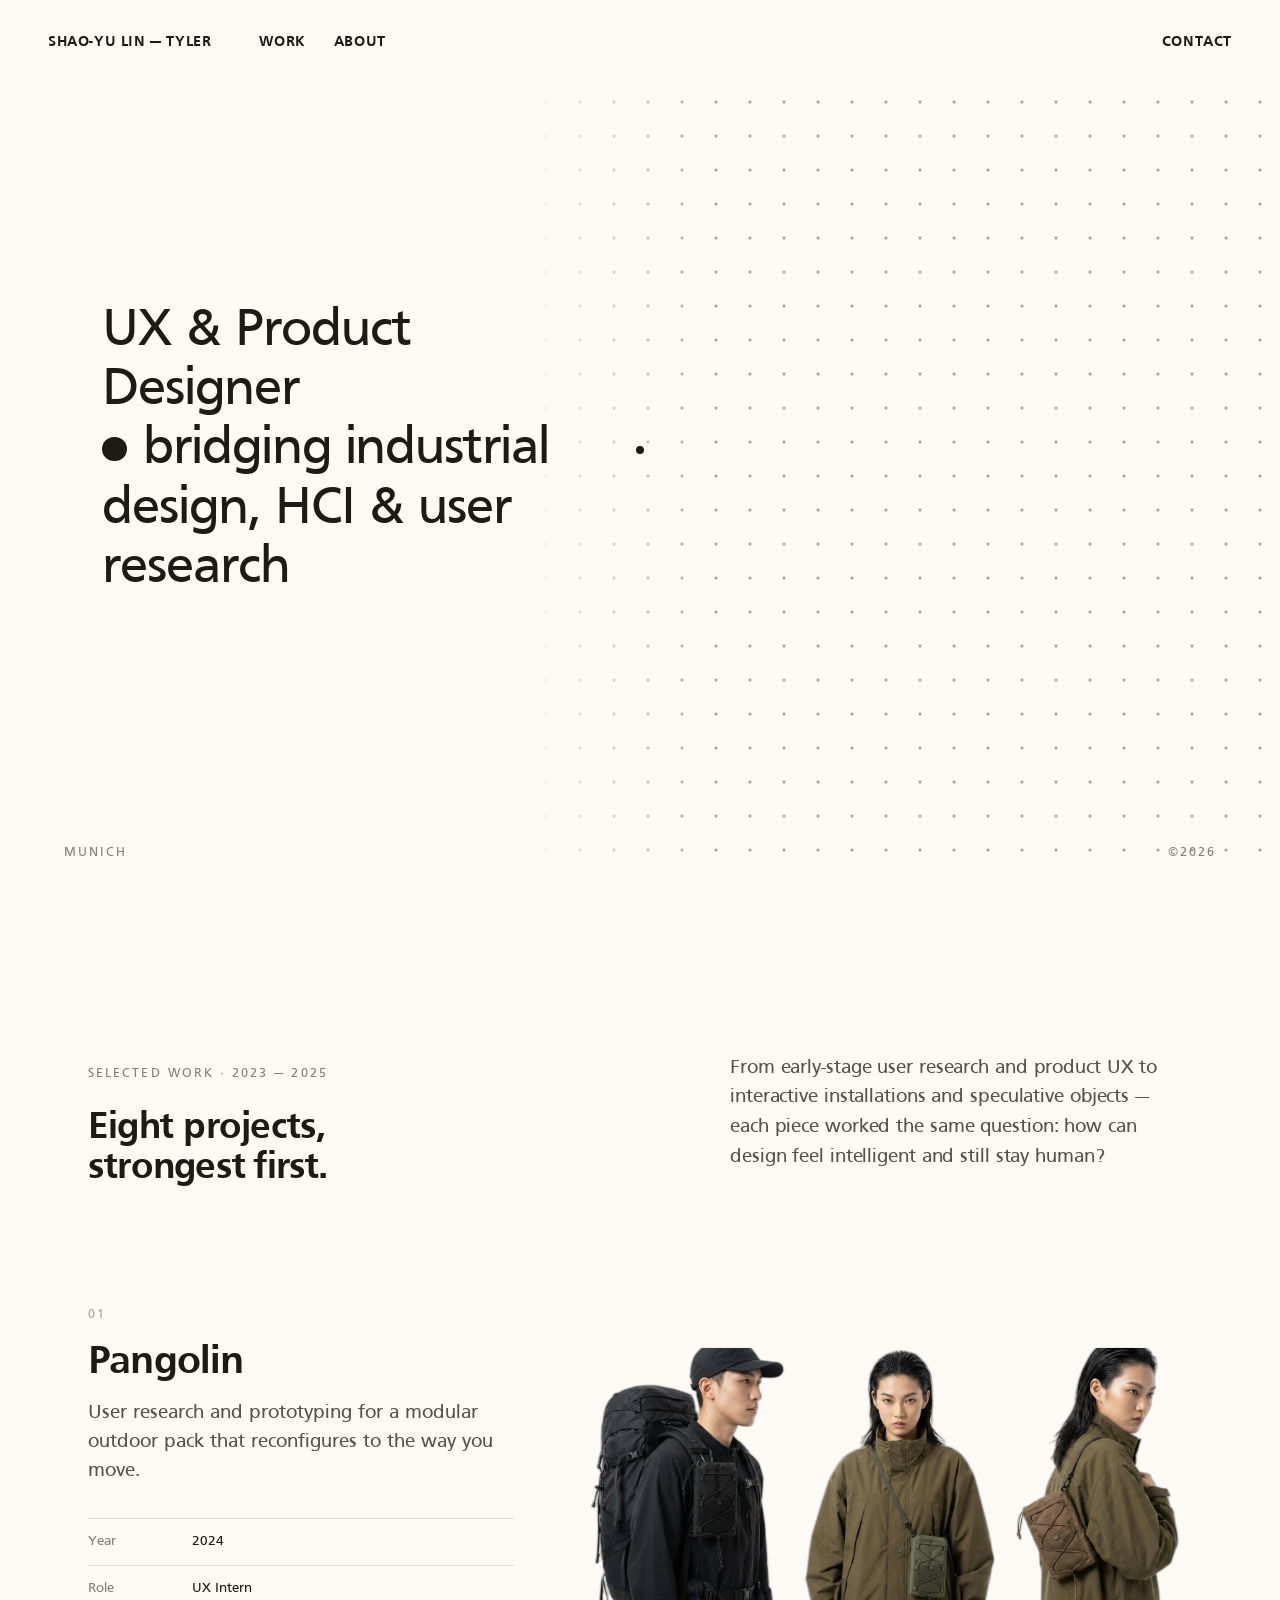
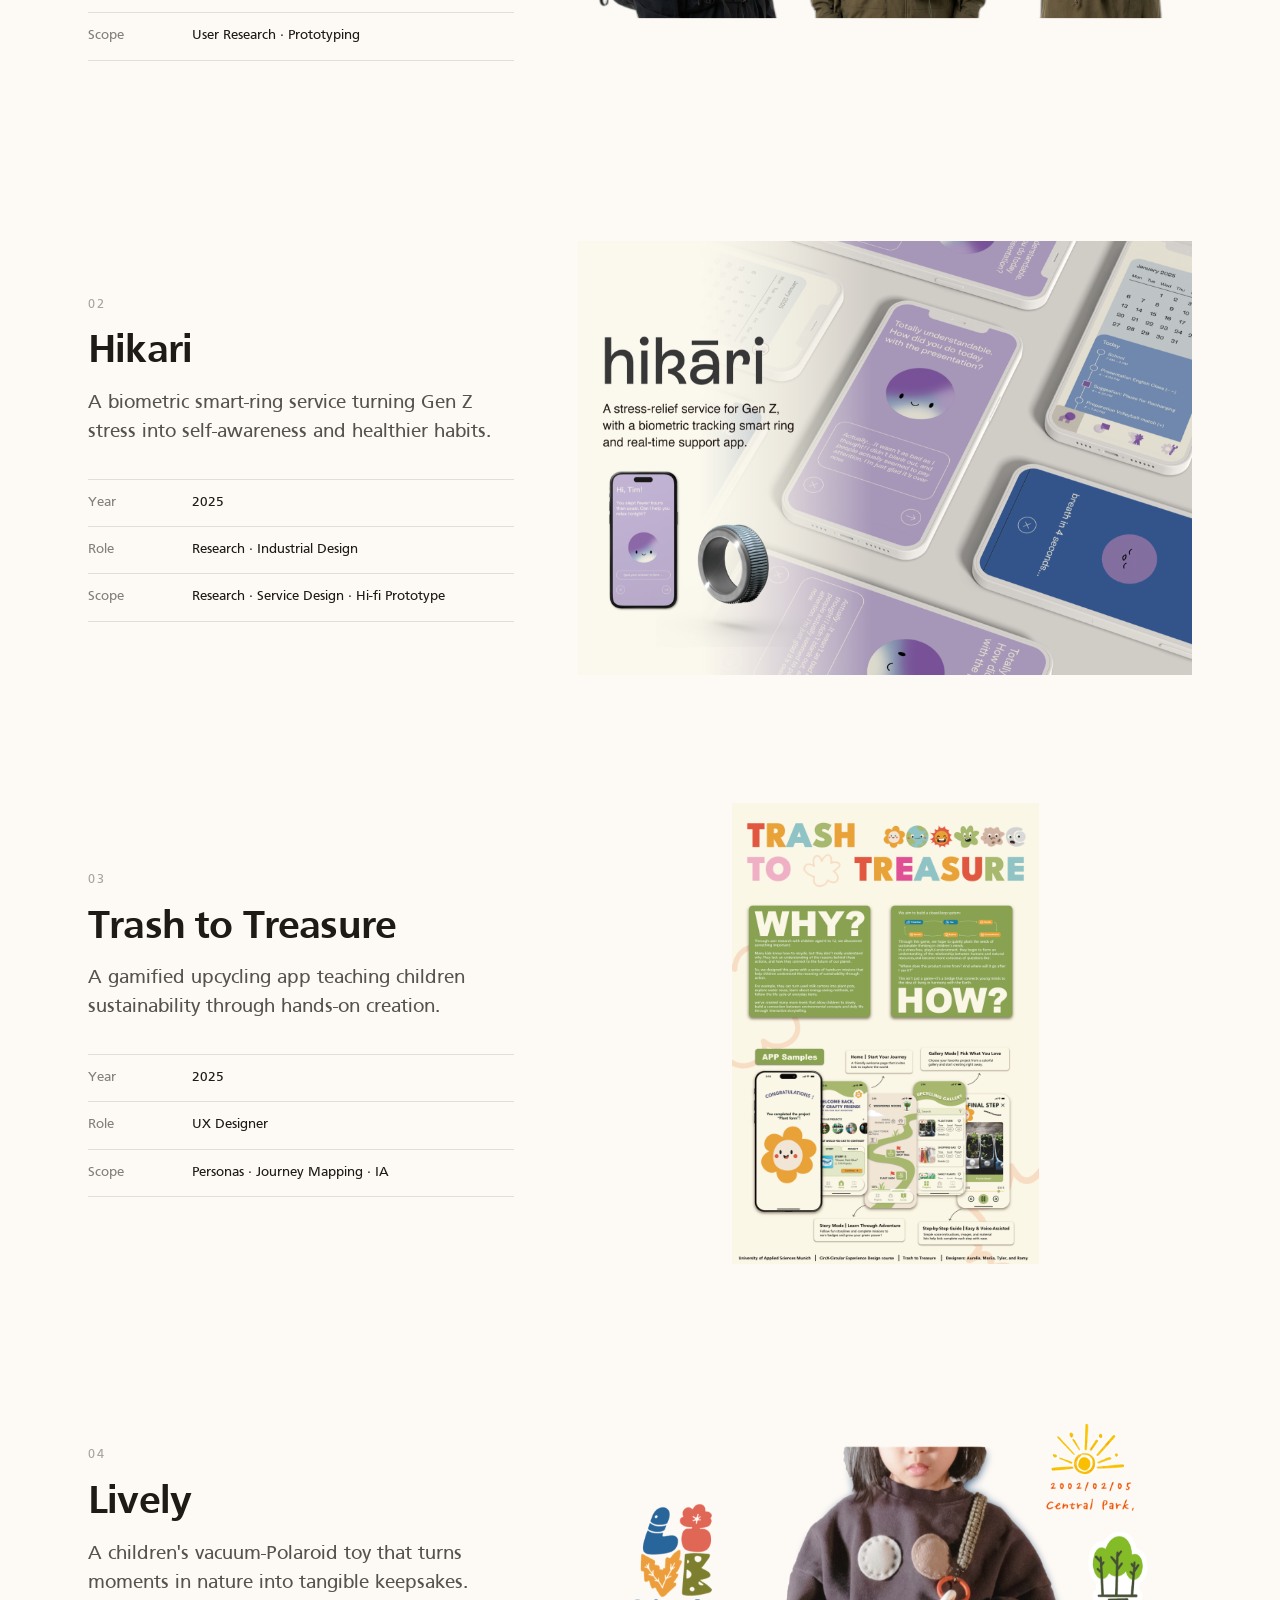
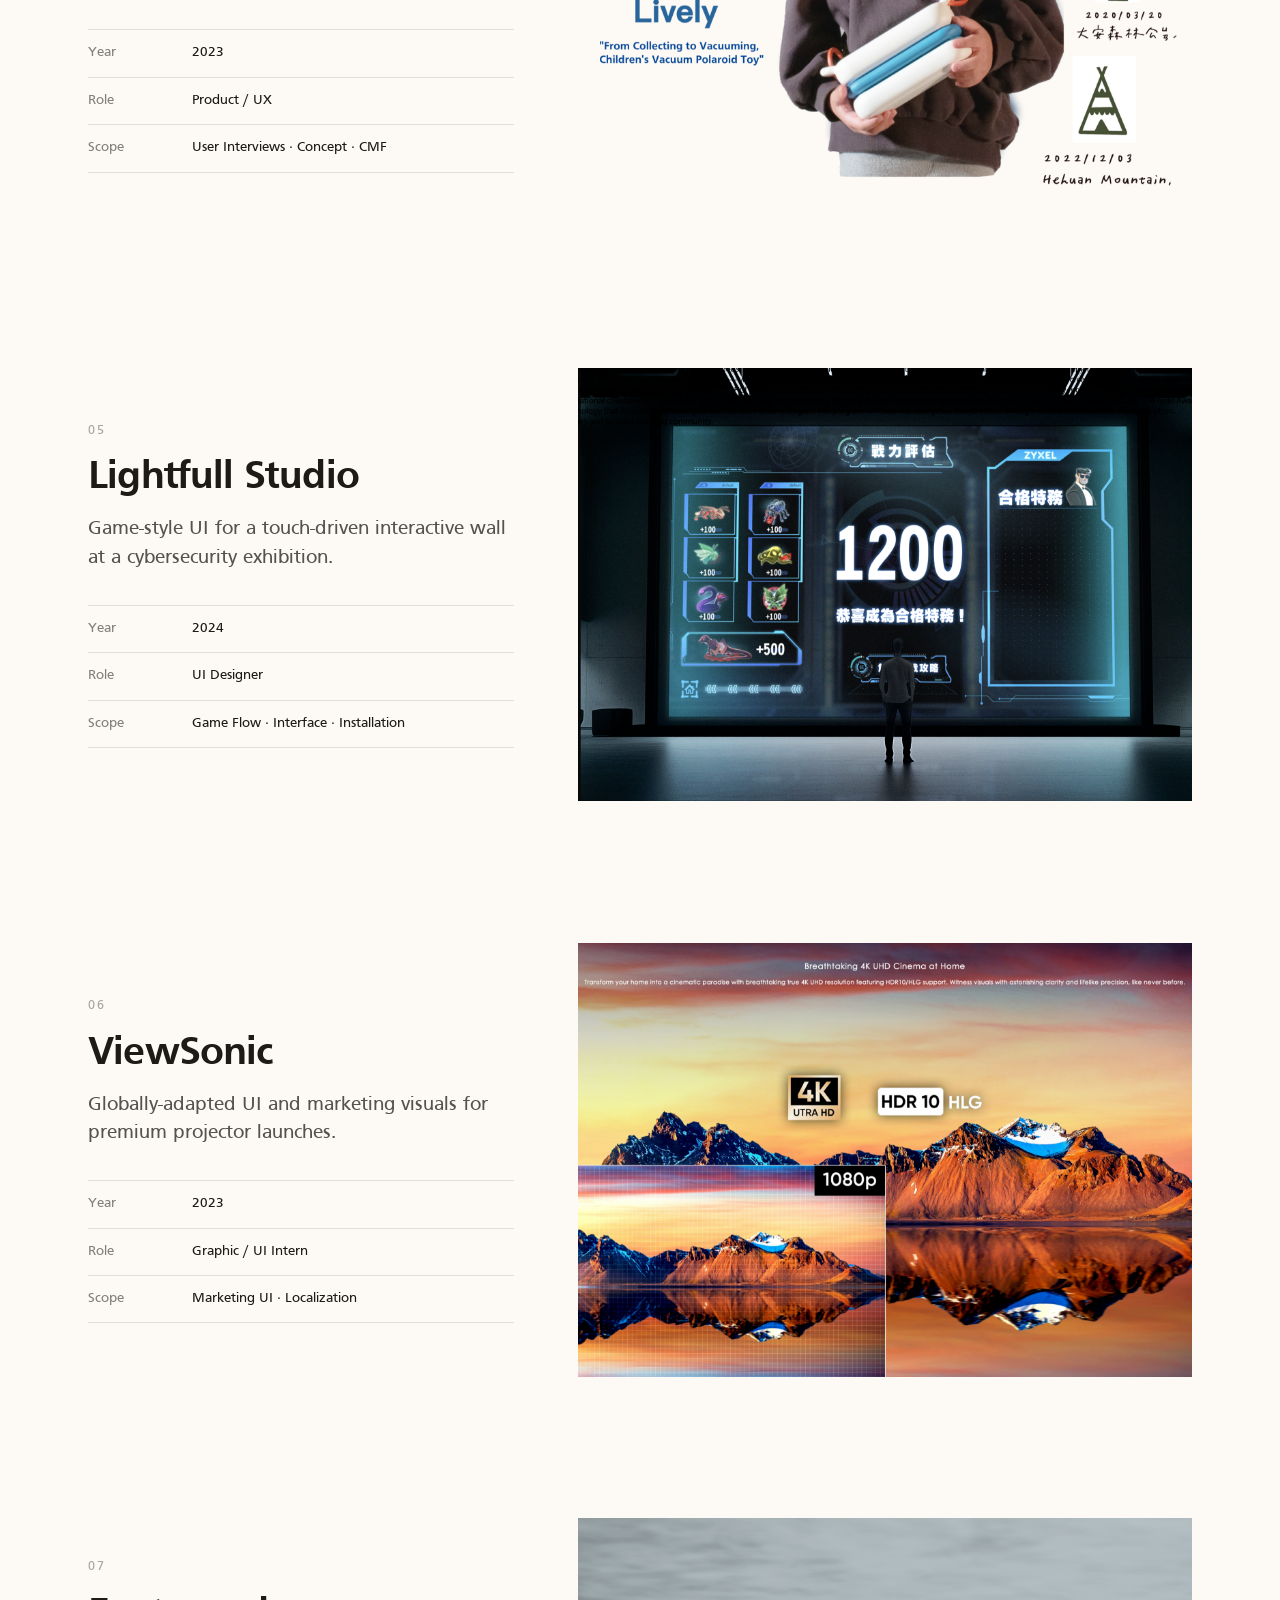
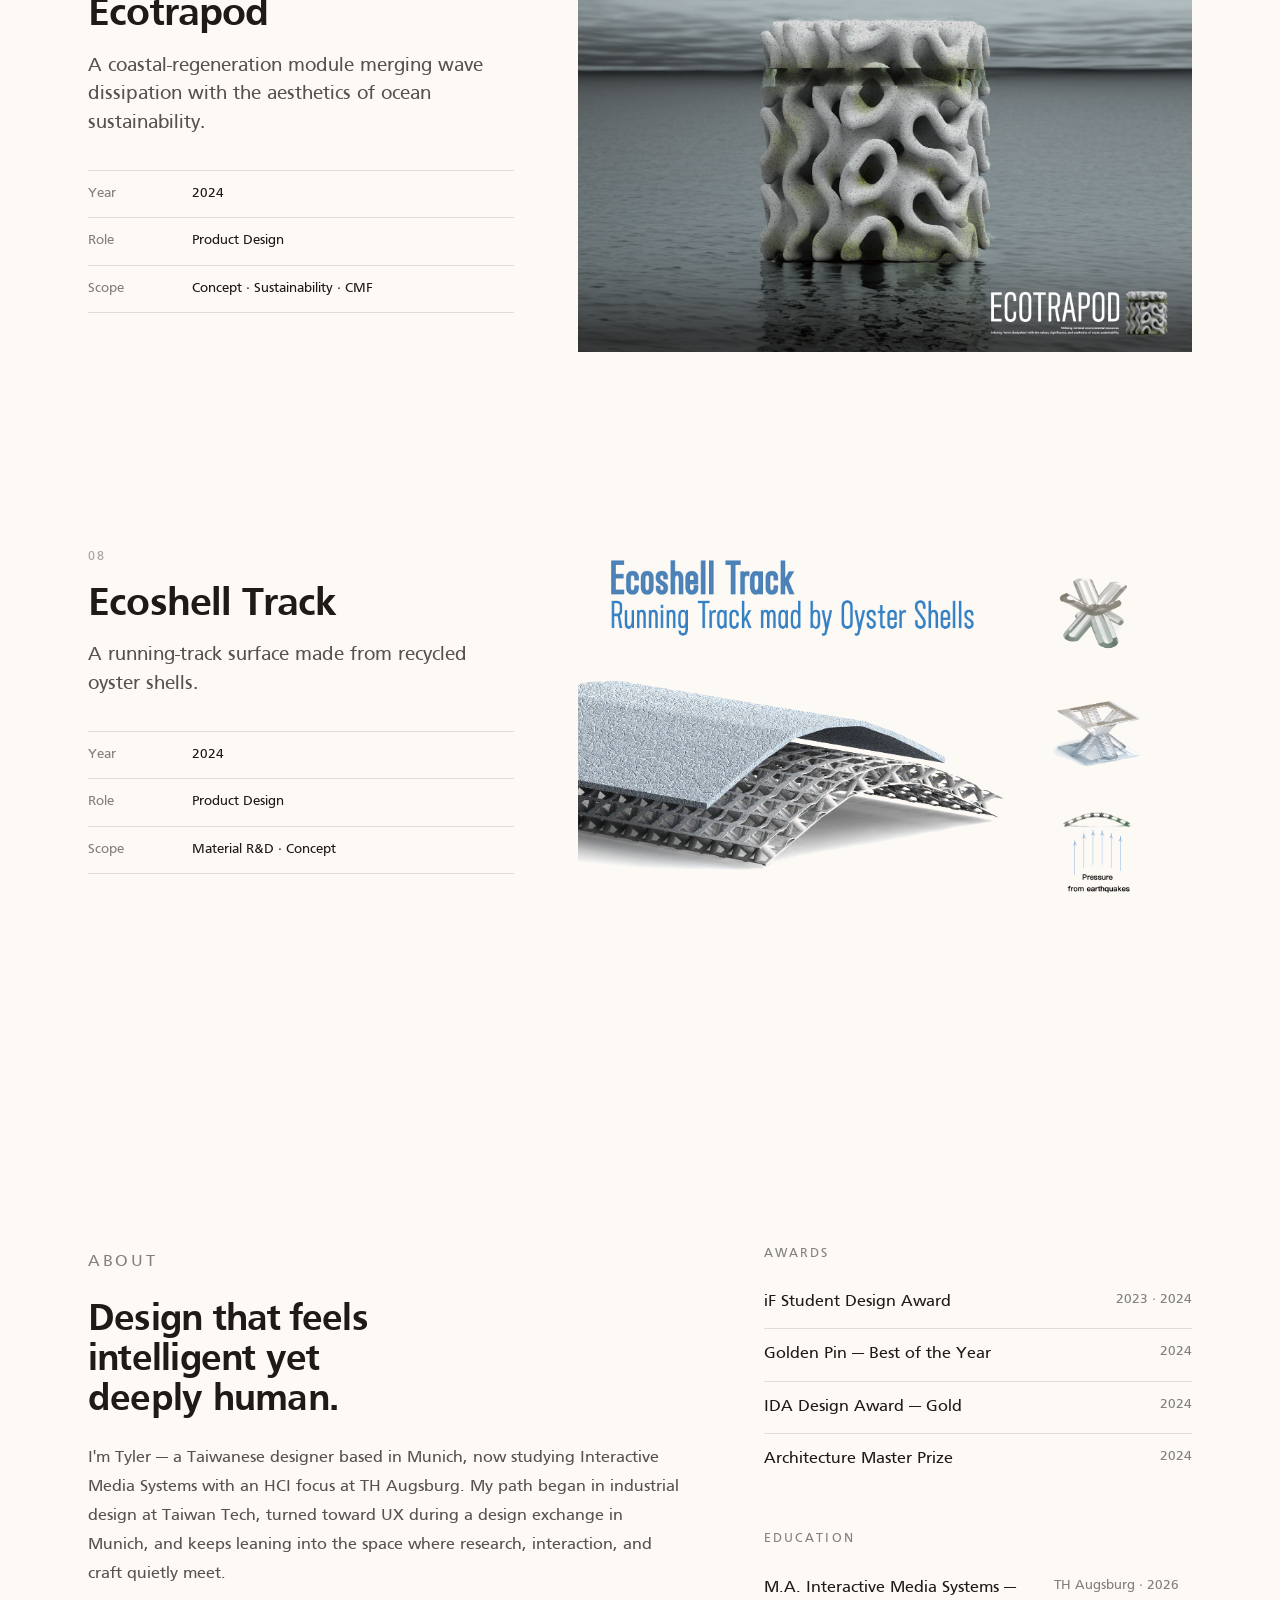
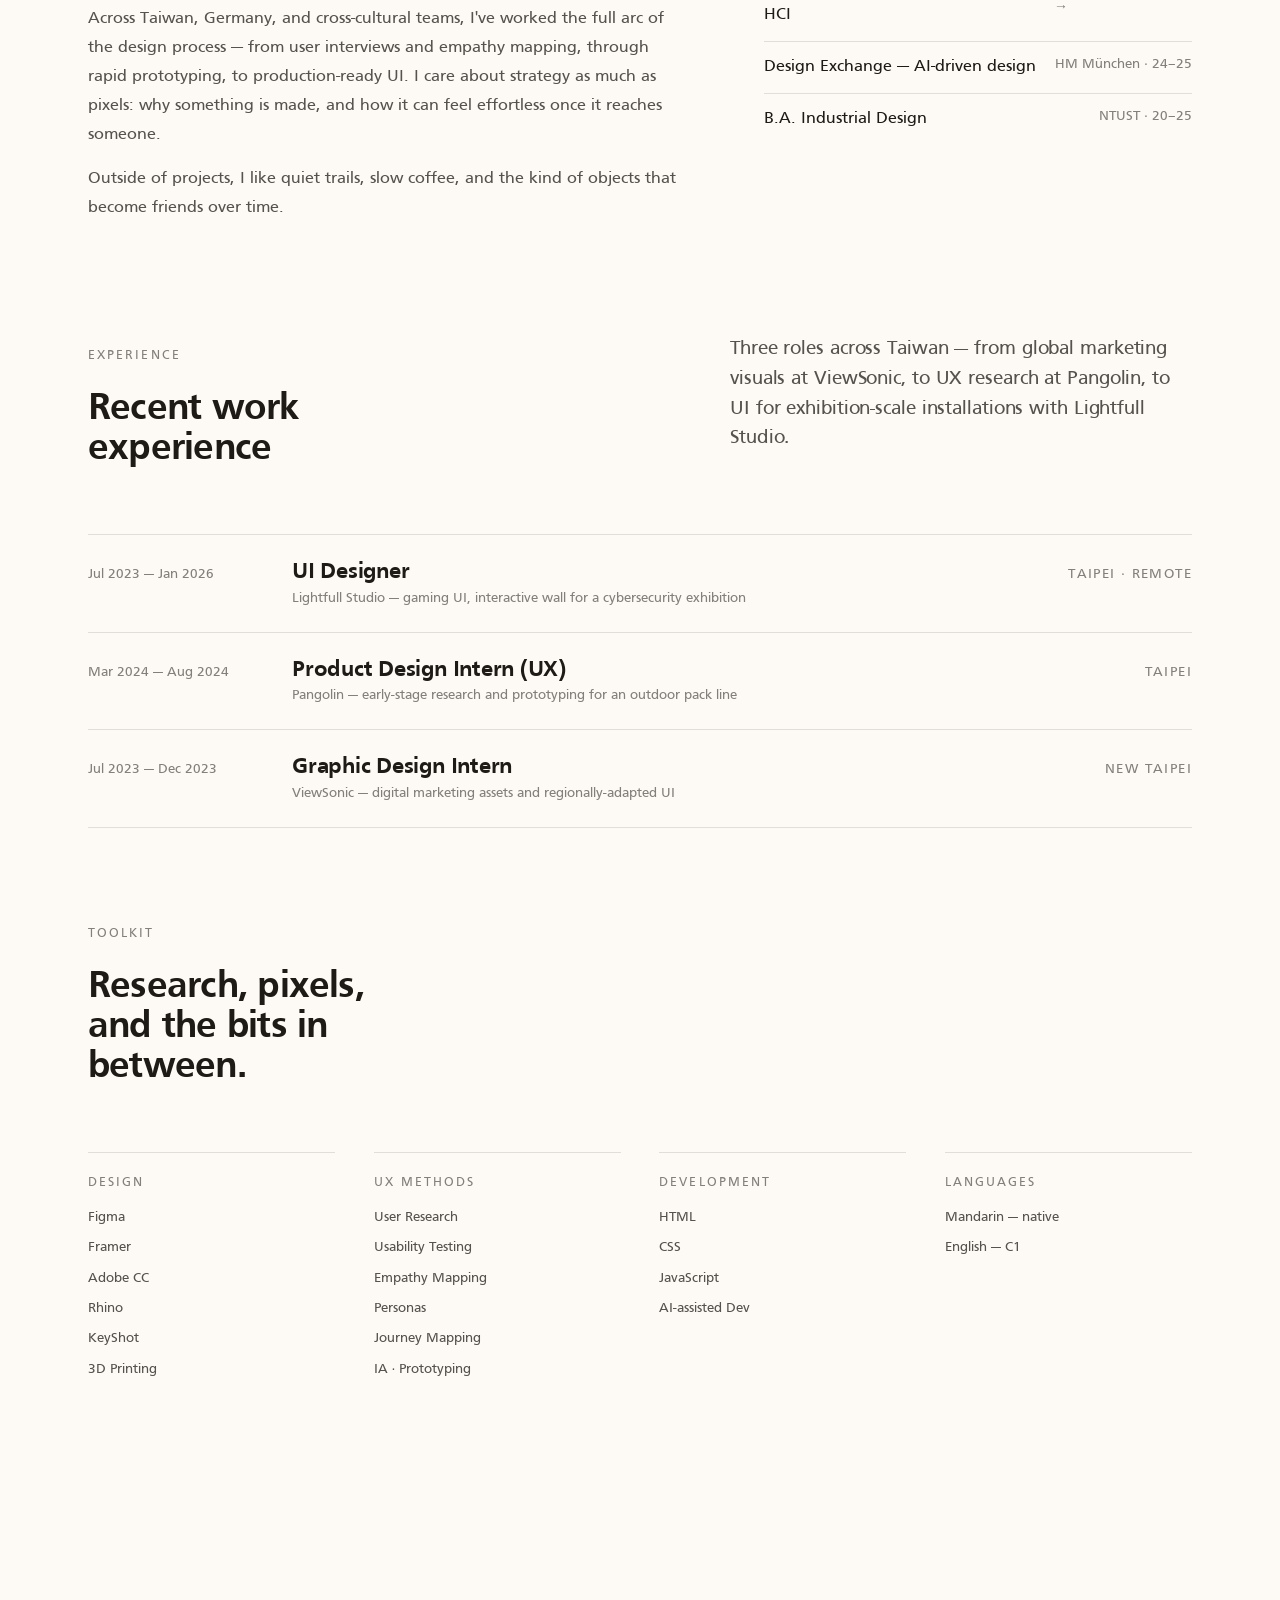
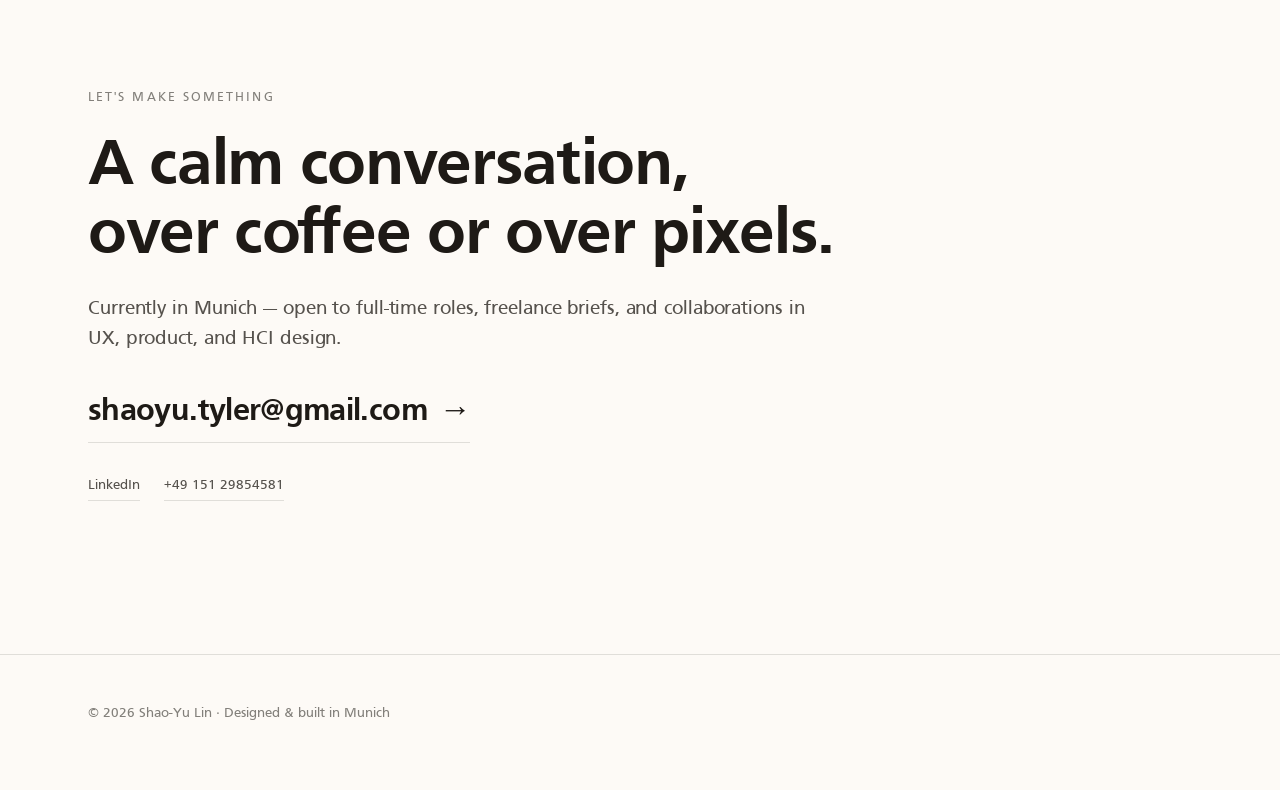
==== commit 752d2959: "Fix index card roles for Hikari and Pangolin Hikari: role corrected from 'UX / UI · M.A. HCI' to 'Re" ====
--- a/index.html
+++ b/index.html
@@ -52,7 +52,7 @@
               <dl class="work-item__specs">
                 <div><dt>Year</dt><dd>2024</dd></div>
                 <div><dt>Role</dt><dd>UX Intern</dd></div>
-                <div><dt>Scope</dt><dd>User Research · Usability · Prototyping</dd></div>
+                <div><dt>Scope</dt><dd>User Research · Prototyping</dd></div>
               </dl>
             </div>
             <div class="work-item__media">
@@ -67,7 +67,7 @@
               <p class="work-item__desc">A biometric smart-ring service turning Gen Z stress into self-awareness and healthier habits.</p>
               <dl class="work-item__specs">
                 <div><dt>Year</dt><dd>2025</dd></div>
-                <div><dt>Role</dt><dd>UX / UI · M.A. HCI</dd></div>
+                <div><dt>Role</dt><dd>Research · Industrial Design</dd></div>
                 <div><dt>Scope</dt><dd>Research · Service Design · Hi-fi Prototype</dd></div>
               </dl>
             </div>
